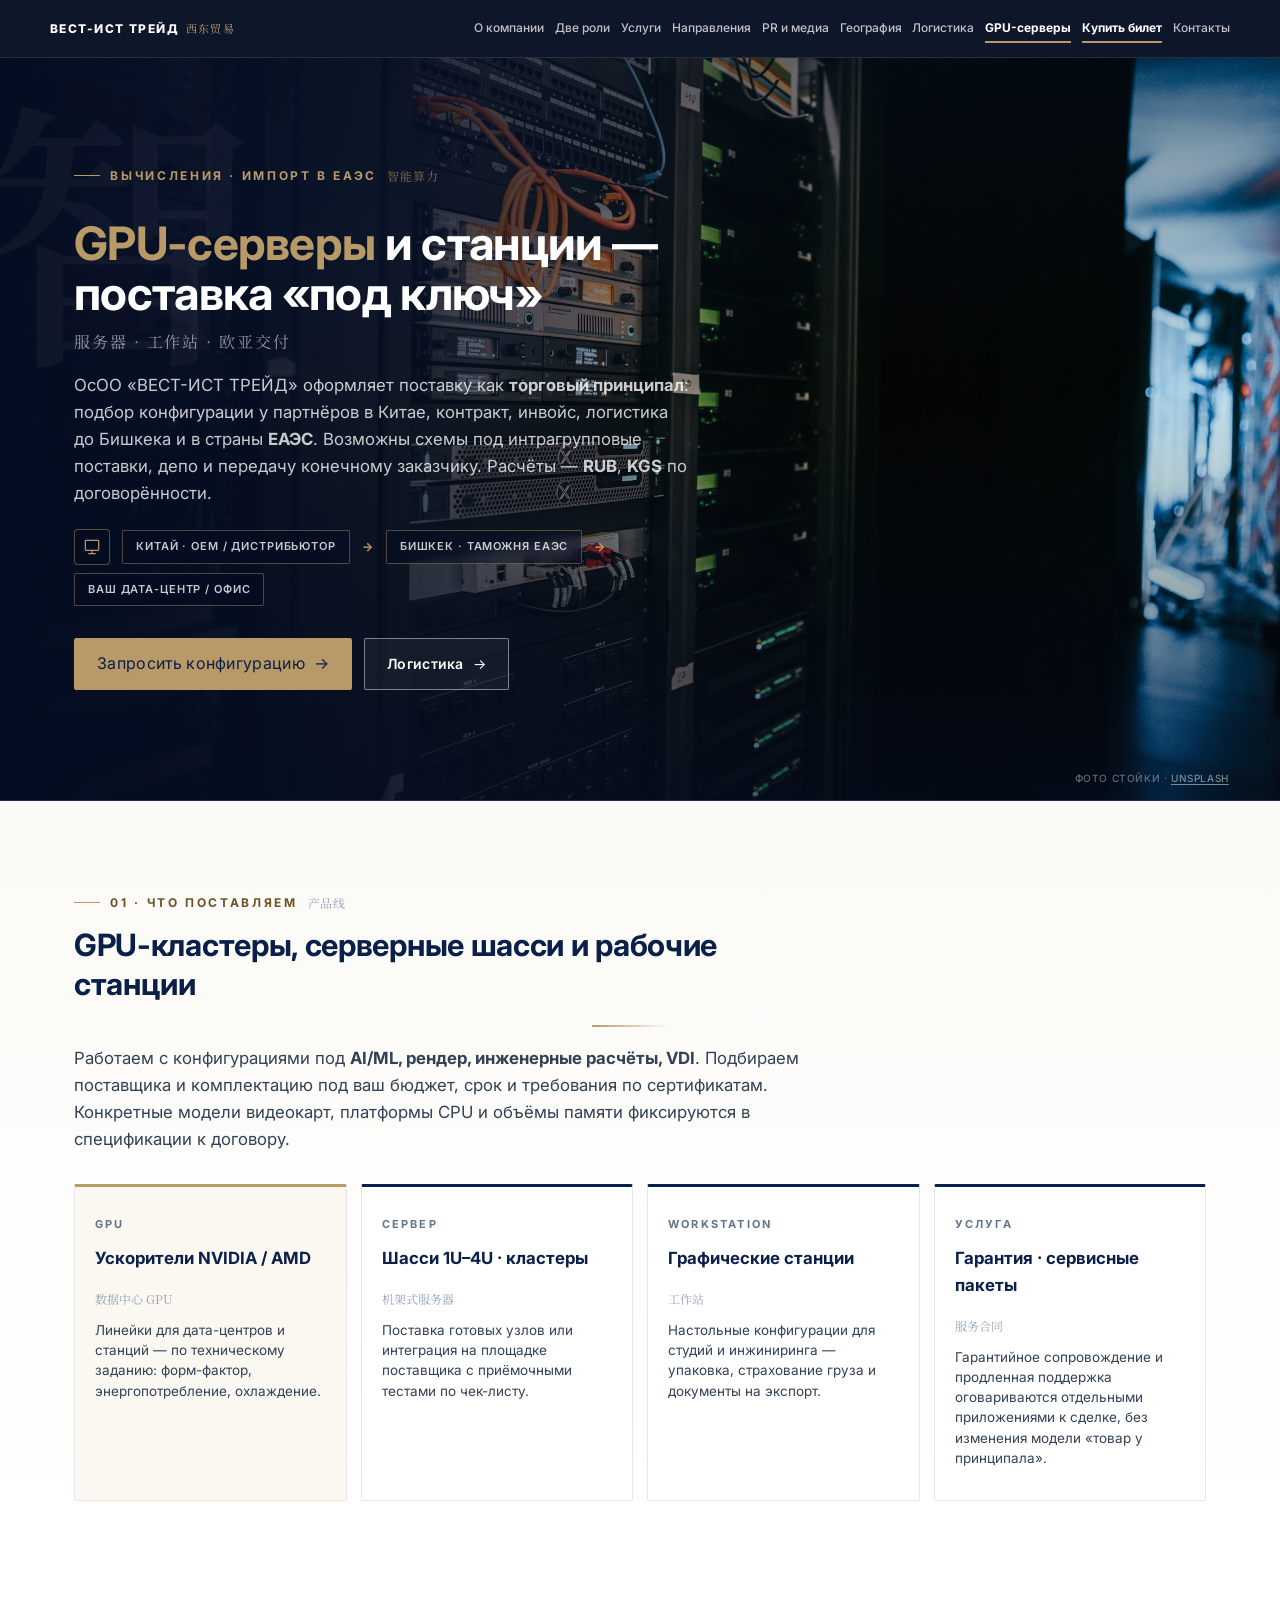
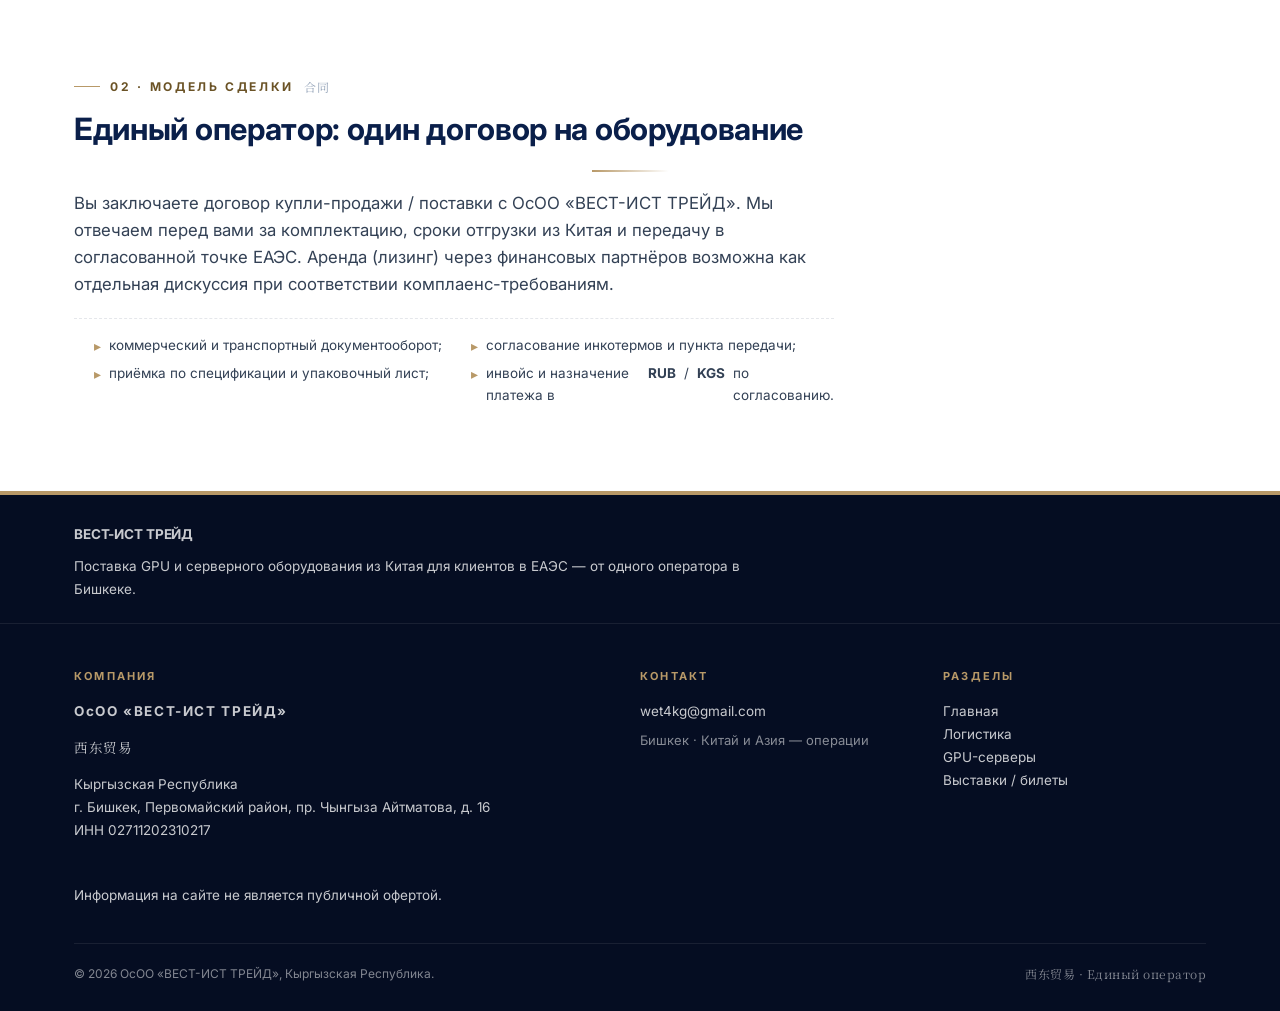
==== gpu-servers/index.html @ 7b04fc2d "Юр. адрес и ИНН, hero с панорамой Бишкек–Тянь-Шань, разделы /tickets/ и /gpu-servers/ Co-authored-by" ====
<!DOCTYPE html>
<html lang="ru">
<head>
  <meta charset="UTF-8">
  <meta name="viewport" content="width=device-width, initial-scale=1">
  <title>GPU-серверы и рабочие станции под заказ | ОсОО «ВЕСТ-ИСТ ТРЕЙД»</title>
  <meta name="description" content="Поставка и сопровождение GPU-серверов и вычислительных станций из Китая в ЕАЭС через Кыргызстан. Торговый принципал, договор и инвойс, оплата в рублях и сомах.">
  <meta name="keywords" content="Импорт из Китая в ЕАЭС, Логистика Бишкек, Оплата в рублях за китайские товары">
  <meta name="robots" content="index,follow">
  <link rel="canonical" href="/gpu-servers/">
  <link rel="preconnect" href="https://fonts.googleapis.com">
  <link rel="preconnect" href="https://fonts.gstatic.com" crossorigin>
  <link href="https://fonts.googleapis.com/css2?family=Inter:wght@400;500;600;700;800&family=Noto+Serif+SC:wght@400;600&display=swap" rel="stylesheet">
  <link rel="stylesheet" href="/style.css">
</head>
<body>

<header class="site-header">
  <div class="container nav">
    <a href="/" class="logo">ВЕСТ-ИСТ ТРЕЙД <span class="cn-mark">西东贸易</span></a>
    <nav class="nav-links nav-links--tickets">
      <a href="/#about">О компании</a>
      <a href="/#roles">Две роли</a>
      <a href="/#services">Услуги</a>
      <a href="/#directions">Направления</a>
      <a href="/#media">PR и медиа</a>
      <a href="/#geography">География</a>
      <a href="/logistics/">Логистика</a>
      <a href="/gpu-servers/" class="nav-link-gpu">GPU-серверы</a>
      <a href="/tickets/" class="nav-link-tickets">Купить билет</a>
      <a href="#contacts">Контакты</a>
    </nav>
    <button class="nav-toggle" aria-label="Меню" onclick="document.querySelector('.nav-links').classList.toggle('open')">
      <svg viewBox="0 0 24 24" fill="none" width="20" height="20"><path d="M3 6h18M3 12h18M3 18h18" stroke="currentColor" stroke-width="2" stroke-linecap="round"/></svg>
    </button>
  </div>
</header>

<section class="hero hero--gpu" id="top" aria-label="GPU-серверы и поставка вычислительного оборудования">
  <div class="hero-watermark" aria-hidden="true">智</div>
  <div class="container hero-content">
    <div class="hero-grid">
      <div class="hero-copy">
        <p class="hero-eyebrow">
          Вычисления · импорт в ЕАЭС
          <span class="cn-tag cn">智能算力</span>
        </p>
        <h1><span class="accent">GPU-серверы</span> и станции — поставка «под ключ»</h1>
        <p class="hero-sub-cn cn">服务器 · 工作站 · 欧亚交付</p>
        <p class="hero-lead">
          ОсОО «ВЕСТ-ИСТ ТРЕЙД» оформляет поставку как <strong>торговый принципал</strong>: подбор конфигурации у партнёров в Китае,
          контракт, инвойс, логистика до Бишкека и в страны <strong>ЕАЭС</strong>. Возможны схемы под интрагрупповые поставки, депо и передачу конечному заказчику. Расчёты — <strong>RUB</strong>, <strong>KGS</strong> по договорённости.
        </p>
        <div class="hero-logistics-strip" aria-label="Цепочка поставки оборудования">
          <span class="hero-route-icon" aria-hidden="true">
            <svg viewBox="0 0 24 24" fill="none"><rect x="4" y="4" width="16" height="12" rx="1" stroke="currentColor" stroke-width="1.45"/><path d="M8 20h8M12 16v4" stroke="currentColor" stroke-width="1.45" stroke-linecap="round"/></svg>
          </span>
          <span class="hero-route-pill">Китай · OEM / дистрибьютор</span>
          <span class="hero-route-arrow" aria-hidden="true">→</span>
          <span class="hero-route-pill">Бишкек · таможня ЕАЭС</span>
          <span class="hero-route-arrow" aria-hidden="true">→</span>
          <span class="hero-route-pill">Ваш дата-центр / офис</span>
        </div>
        <div class="hero-cta">
          <button type="button" class="btn btn-primary btn-arrow" data-open-request-modal>Запросить конфигурацию</button>
          <a class="btn btn-ghost btn-arrow" href="/logistics/">Логистика</a>
        </div>
      </div>
    </div>
  </div>
  <p class="hero-photo-credit">Фото стойки · <a href="https://unsplash.com/photos/a-rack-of-servers-in-a-server-room-2JJ3wBHu4_0?utm_source=west_east_trade&amp;utm_medium=referral" target="_blank" rel="noopener noreferrer">Unsplash</a></p>
</section>

<main>
  <section class="section section-paper">
    <div class="container">
      <p class="eyebrow">01 · Что поставляем <span class="cn-tag cn">产品线</span></p>
      <h2>GPU-кластеры, серверные шасси и рабочие станции</h2>
      <hr class="rule-gold">
      <p class="lead">
        Работаем с конфигурациями под <strong>AI/ML, рендер, инженерные расчёты, VDI</strong>. Подбираем поставщика и комплектацию под ваш бюджет, срок и требования по сертификатам. Конкретные модели видеокарт, платформы CPU и объёмы памяти фиксируются в спецификации к договору.
      </p>
      <div class="geo-grid" style="margin-top: 2rem;">
        <div class="geo-card hub">
          <p class="geo-tag">GPU</p>
          <p class="geo-name">Ускорители NVIDIA / AMD</p>
          <p class="geo-cn">数据中心 GPU</p>
          <p class="geo-body">
            Линейки для дата-центров и станций — по техническому заданию: форм-фактор, энергопотребление, охлаждение.
          </p>
        </div>
        <div class="geo-card">
          <p class="geo-tag">Сервер</p>
          <p class="geo-name">Шасси 1U–4U · кластеры</p>
          <p class="geo-cn">机架式服务器</p>
          <p class="geo-body">
            Поставка готовых узлов или интеграция на площадке поставщика с приёмочными тестами по чек-листу.
          </p>
        </div>
        <div class="geo-card">
          <p class="geo-tag">Workstation</p>
          <p class="geo-name">Графические станции</p>
          <p class="geo-cn">工作站</p>
          <p class="geo-body">
            Настольные конфигурации для студий и инжиниринга — упаковка, страхование груза и документы на экспорт.
          </p>
        </div>
        <div class="geo-card">
          <p class="geo-tag">Услуга</p>
          <p class="geo-name">Гарантия · сервисные пакеты</p>
          <p class="geo-cn">服务合同</p>
          <p class="geo-body">
            Гарантийное сопровождение и продленная поддержка оговариваются отдельными приложениями к сделке, без изменения модели «товар у принципала».
          </p>
        </div>
      </div>
    </div>
  </section>

  <section class="section">
    <div class="container">
      <p class="eyebrow">02 · Модель сделки <span class="cn-tag cn">合同</span></p>
      <h2>Единый оператор: один договор на оборудование</h2>
      <hr class="rule-gold">
      <p class="lead">
        Вы заключаете договор купли-продажи / поставки с ОсОО «ВЕСТ-ИСТ ТРЕЙД». Мы отвечаем перед вами за комплектацию, сроки отгрузки из Китая и передачу в согласованной точке ЕАЭС. Аренда (лизинг) через финансовых партнёров возможна как отдельная дискуссия при соответствии комплаенс-требованиям.
      </p>
      <ul class="role-bullets" style="max-width: 760px; margin-top: 1.25rem; list-style: disc; padding-left: 1.25rem;">
        <li>коммерческий и транспортный документооборот;</li>
        <li>согласование инкотермов и пункта передачи;</li>
        <li>приёмка по спецификации и упаковочный лист;</li>
        <li>инвойс и назначение платежа в <strong>RUB</strong> / <strong>KGS</strong> по согласованию.</li>
      </ul>
    </div>
  </section>
</main>

<footer class="footer" id="contacts">
  <div class="footer-intro">
    <div class="container">
      <p class="footer-intro-title">ВЕСТ-ИСТ ТРЕЙД</p>
      <p class="footer-intro-text">
        Поставка GPU и серверного оборудования из Китая для клиентов в ЕАЭС — от одного оператора в Бишкеке.
      </p>
    </div>
  </div>
  <div class="container">
    <div class="footer-grid">
      <div>
        <h4>Компания</h4>
        <p class="footer-brand">ОсОО «ВЕСТ-ИСТ ТРЕЙД»</p>
        <p class="footer-cn cn">西东贸易</p>
        <p class="footer-addr">
          Кыргызская Республика<br>
          г. Бишкек, Первомайский район, пр. Чынгыза Айтматова, д. 16<br>
          ИНН 02711202310217
        </p>
      </div>
      <div>
        <h4>Контакт</h4>
        <p>
          <a href="mailto:wet4kg@gmail.com">wet4kg@gmail.com</a><br>
          <span class="footer-region">Бишкек · Китай и Азия — операции</span>
        </p>
      </div>
      <div>
        <h4>Разделы</h4>
        <ul>
          <li><a href="/">Главная</a></li>
          <li><a href="/logistics/">Логистика</a></li>
          <li><a href="/gpu-servers/">GPU-серверы</a></li>
          <li><a href="/tickets/">Выставки / билеты</a></li>
        </ul>
      </div>
    </div>
    <p class="footer-tagline footer-tagline-below">Информация на сайте не является публичной офертой.</p>
    <div class="footer-bottom">
      <span>&copy; <span id="year"></span> ОсОО «ВЕСТ-ИСТ ТРЕЙД», Кыргызская Республика.</span>
      <span class="cn">西东贸易 · Единый оператор</span>
    </div>
  </div>
</footer>

<div class="request-modal" id="request-modal" hidden data-request-modal>
  <button type="button" class="request-modal-backdrop" tabindex="-1" aria-label="Закрыть" data-close-modal></button>
  <div class="request-modal-panel" role="dialog" aria-modal="true" aria-labelledby="request-modal-title">
    <button type="button" class="request-modal-close" aria-label="Закрыть" data-close-modal>&times;</button>
    <h2 id="request-modal-title" class="request-modal-title">Запрос на GPU / сервер</h2>
    <p class="request-modal-lead">Укажите задачу (AI, рендер и т.д.), желаемый класс GPU, бюджет и контакт.</p>
    <form class="request-form" action="https://formsubmit.co/wet4kg@gmail.com" method="POST">
      <input type="hidden" name="_subject" value="ВЕСТ-ИСТ ТРЕЙД — GPU / сервер, запрос с сайта">
      <input type="hidden" name="_captcha" value="false">
      <input type="hidden" name="_next" id="request-form-next" value="">
      <label class="request-field">
        <span class="request-label">ФИО</span>
        <input type="text" name="full_name" required autocomplete="name" placeholder="Иванов Иван Иванович">
      </label>
      <label class="request-field">
        <span class="request-label">Название компании</span>
        <input type="text" name="company" required autocomplete="organization" placeholder="ООО «Пример»">
      </label>
      <label class="request-field">
        <span class="request-label">Текст запроса</span>
        <textarea name="message" required rows="5" placeholder="GPU, количество узлов, город доставки, срок"></textarea>
      </label>
      <button type="submit" class="btn btn-primary request-submit">Отправить</button>
    </form>
  </div>
</div>

<script>
  document.getElementById('year').textContent = new Date().getFullYear();
  (function () {
    var modal = document.getElementById('request-modal');
    var nextInput = document.getElementById('request-form-next');
    if (nextInput) nextInput.value = window.location.href.split('#')[0];
    if (!modal) return;
    function openModal() {
      modal.hidden = false;
      document.body.style.overflow = 'hidden';
    }
    function closeModal() {
      modal.hidden = true;
      document.body.style.overflow = '';
    }
    document.querySelectorAll('[data-open-request-modal]').forEach(function (btn) {
      btn.addEventListener('click', openModal);
    });
    modal.querySelectorAll('[data-close-modal]').forEach(function (el) {
      el.addEventListener('click', closeModal);
    });
    document.addEventListener('keydown', function (e) {
      if (e.key === 'Escape' && !modal.hidden) closeModal();
    });
  })();
</script>

</body>
</html>
---- style.css ----
/* =========================================================
   ОсОО «ВЕСТ-ИСТ ТРЕЙД» (WEST-EAST TRADE LLC) — корпоративный сайт
   Custom CSS. Inter + Noto Serif SC via Google Fonts.
   ========================================================= */

/* ---------- Reset ---------- */
*, *::before, *::after { box-sizing: border-box; }
html { scroll-behavior: smooth; -webkit-text-size-adjust: 100%; }
body {
  margin: 0;
  font-family: 'Inter', -apple-system, BlinkMacSystemFont, 'Segoe UI', Roboto, 'Helvetica Neue', Arial, sans-serif;
  font-size: 16px;
  line-height: 1.6;
  color: #0b1530;
  background: #ffffff;
  -webkit-font-smoothing: antialiased;
  -moz-osx-font-smoothing: grayscale;
}
img, svg { max-width: 100%; display: block; }
a { color: inherit; text-decoration: none; transition: color .15s ease; }
button { font: inherit; cursor: pointer; }
ul, ol { margin: 0; padding: 0; list-style: none; }
h1, h2, h3, h4 { margin: 0; font-weight: 700; letter-spacing: -0.01em; color: #0a1f4a; }

/* ---------- Tokens ---------- */
:root {
  --navy:        #0a1f4a;
  --navy-deep:   #050d22;
  --navy-light:  #112a5c;
  --navy-line:   #1f2c4a;
  --gold:        #b89968;
  --gold-soft:   #caa776;
  --gold-deep:   #6b5326;
  --ink:         #0b1530;
  --slate-50:    #f8fafc;
  --slate-100:   #f1f5f9;
  --slate-200:   #e5e7eb;
  --slate-300:   #cbd5e1;
  --slate-400:   #94a3b8;
  --slate-500:   #64748b;
  --slate-600:   #475569;
  --slate-700:   #334155;
  --paper:       #faf8f1;
  --paper-2:     #fbfaf6;
  --line:        #e6e3da;
}
.cn  { font-family: 'Noto Serif SC', serif; letter-spacing: 0.04em; }
.num { font-variant-numeric: tabular-nums; }

/* ---------- Layout primitives ---------- */
.container       { max-width: 1180px; margin: 0 auto; padding: 0 24px; }
.container-narrow{ max-width: 980px;  margin: 0 auto; padding: 0 24px; }

.section         { padding: 84px 0; position: relative; scroll-margin-top: 76px; }
.hero[id]        { scroll-margin-top: 76px; }
.section-paper   { background: linear-gradient(180deg, #fbfaf6 0%, #ffffff 100%); }
.section-slate   { background: #f8fafc; }

.eyebrow {
  display: inline-flex; align-items: center; gap: .65rem;
  font-size: 12px; font-weight: 700; letter-spacing: .22em;
  text-transform: uppercase; color: var(--gold-deep);
  margin: 0 0 14px;
}
.eyebrow::before { content: ""; width: 26px; height: 1px; background: var(--gold); display: inline-block; }
.eyebrow .cn-tag { color: var(--slate-400); font-weight: 400; letter-spacing: .04em; text-transform: none; font-size: 12px; }

.section h2 {
  font-size: clamp(1.5rem, 2.4vw, 2rem);
  line-height: 1.25;
  max-width: 760px;
}
.lead {
  margin-top: 18px;
  max-width: 760px;
  color: var(--slate-700);
  font-size: 1.05rem;
}
.rule-gold { width: 96px; height: 2px; background: linear-gradient(90deg, var(--gold) 0%, transparent 80%); margin-top: 22px; border: 0; }

/* ---------- Header (тёмная полоса — единый стиль с /logistics) ---------- */
.site-header {
  position: sticky; top: 0; z-index: 60;
  background: rgba(5, 13, 34, 0.96);
  backdrop-filter: blur(10px);
  -webkit-backdrop-filter: blur(10px);
  border-bottom: 1px solid rgba(255, 255, 255, 0.10);
}
.nav {
  position: relative;
  display: flex; align-items: center; justify-content: space-between;
  padding: 14px 0; gap: 16px;
}
.logo {
  flex: 0 0 auto;
  font-weight: 800; font-size: 12px; letter-spacing: .12em;
  color: #ffffff;
  text-transform: uppercase;
  display: flex; align-items: baseline; gap: .55em;
}
.logo .cn-mark {
  font-family: 'Noto Serif SC', serif; font-weight: 400; font-size: 11px;
  color: rgba(202, 167, 118, 0.95);
  letter-spacing: .12em;
}
.nav-links {
  flex: 1 1 auto;
  display: flex;
  justify-content: flex-end;
  align-items: center;
  gap: clamp(6px, 0.85vw, 12px);
  flex-wrap: nowrap;
  min-width: 0;
  overflow-x: auto;
  overflow-y: hidden;
  -webkit-overflow-scrolling: touch;
  scrollbar-width: none;
}
.nav-links::-webkit-scrollbar { display: none; }
.nav-links a {
  flex: 0 0 auto;
  font-size: 12px;
  font-weight: 500;
  color: rgba(255, 255, 255, 0.74);
  padding: 4px 0;
  border-bottom: 2px solid transparent;
  white-space: nowrap;
}
.nav-links a:hover {
  color: var(--gold);
  border-bottom-color: var(--gold);
}
.nav-toggle { display: none; }

.site-header .nav-link-tickets,
.site-header .nav-link-gpu {
  font-weight: 700 !important;
  color: #ffffff !important;
  border-bottom: 2px solid var(--gold) !important;
}
.site-header .nav-link-tickets:hover,
.site-header .nav-link-gpu:hover {
  color: var(--gold) !important;
  border-bottom-color: var(--gold-soft) !important;
}

/* ---------- Buttons ---------- */
.btn {
  display: inline-flex; align-items: center; gap: .55rem;
  padding: 12px 22px;
  font-size: 14px; font-weight: 600; letter-spacing: .02em;
  border-radius: 2px; border: 1px solid transparent;
  transition: background .2s ease, color .2s ease, border-color .2s ease, transform .15s ease;
  white-space: nowrap;
}
.btn-primary { background: var(--gold); color: var(--navy); border-color: var(--gold); }
.btn-primary:hover { background: var(--gold-soft); border-color: var(--gold-soft); }
.btn-ghost  { background: rgba(255,255,255,0.05); color: #ffffff; border-color: rgba(255,255,255,0.45); }
.btn-ghost:hover { background: rgba(255,255,255,0.12); border-color: rgba(255,255,255,0.7); }
.btn-outline-navy {
  background: transparent; color: var(--navy); border-color: var(--navy);
}
.btn-outline-navy:hover { background: var(--navy); color: #ffffff; }
.btn-arrow::after { content: "→"; font-weight: 400; }
button.btn {
  font: inherit;
  font-family: inherit;
  cursor: pointer;
  margin: 0;
  appearance: none;
  -webkit-appearance: none;
}

/* ---------- Hero (Bishkek: bishkek-hero.jpg — city + Tian Shan, Kuznechnaya Hill, Wikimedia / A.Savin, FAL) ---------- */
.hero {
  position: relative; isolation: isolate;
  padding: 96px 0 110px;
  min-height: clamp(440px, 72vh, 780px);
  color: #ffffff;
  background-color: #050d22;
  background-image:
    linear-gradient(90deg,
      #050d22 0%,
      rgba(5, 13, 34, 0.96) 12%,
      rgba(5, 13, 34, 0.82) 26%,
      rgba(5, 13, 34, 0.52) 42%,
      rgba(5, 13, 34, 0.22) 56%,
      rgba(5, 13, 34, 0.08) 68%,
      transparent 100%),
    linear-gradient(180deg,
      rgba(5, 13, 34, 0.42) 0%,
      transparent 40%,
      rgba(5, 13, 34, 0.72) 100%),
    radial-gradient(900px 520px at 14% 18%, rgba(31, 71, 156, 0.38) 0%, transparent 58%),
    radial-gradient(70% 55% at 82% 38%, rgba(184, 153, 104, 0.12) 0%, transparent 55%),
    url('./bishkek-hero.jpg');
  background-position: 0 0, 0 0, 0 0, 0 0, 56% 38%;
  background-size: auto, auto, auto, auto, cover;
  background-repeat: no-repeat;
  overflow: hidden;
  border-bottom: 1px solid var(--navy-line);
}
/* Subtle “corridor” lines — logistics motif over the photo (right side) */
.hero::before {
  content: "";
  position: absolute;
  inset: 0;
  z-index: 0;
  pointer-events: none;
  background-image: repeating-linear-gradient(
    -19deg,
    transparent 0,
    transparent 56px,
    rgba(184, 153, 104, 0.06) 56px,
    rgba(184, 153, 104, 0.06) 58px
  );
  mask-image: linear-gradient(90deg, rgba(0,0,0,0.2) 0%, rgba(0,0,0,0.85) 42%, rgba(0,0,0,0.55) 100%);
  -webkit-mask-image: linear-gradient(90deg, rgba(0,0,0,0.2) 0%, rgba(0,0,0,0.85) 42%, rgba(0,0,0,0.55) 100%);
}
.hero-photo-credit {
  position: absolute;
  bottom: 14px;
  right: max(24px, 4vw);
  z-index: 3;
  margin: 0;
  font-size: 10px;
  font-weight: 500;
  letter-spacing: 0.06em;
  color: rgba(255, 255, 255, 0.38);
  text-transform: uppercase;
}
.hero-photo-credit a {
  color: rgba(255, 255, 255, 0.48);
  text-decoration: underline;
  text-underline-offset: 2px;
}
.hero-photo-credit a:hover { color: var(--gold-soft); }

.hero-logistics-strip {
  margin-top: 22px;
  display: flex;
  flex-wrap: wrap;
  align-items: center;
  gap: 8px 12px;
  font-size: 11px;
  font-weight: 600;
  letter-spacing: 0.08em;
  text-transform: uppercase;
  color: rgba(255, 255, 255, 0.78);
}
.hero-route-icon {
  display: inline-flex;
  align-items: center;
  justify-content: center;
  width: 36px;
  height: 36px;
  border-radius: 4px;
  border: 1px solid rgba(184, 153, 104, 0.45);
  background: rgba(5, 13, 34, 0.4);
  color: var(--gold);
}
.hero-route-icon svg {
  width: 20px;
  height: 20px;
}
.hero-route-pill {
  padding: 7px 13px;
  border-radius: 2px;
  border: 1px solid rgba(184, 153, 104, 0.42);
  background: rgba(5, 13, 34, 0.45);
  backdrop-filter: blur(6px);
  -webkit-backdrop-filter: blur(6px);
}
.hero-route-arrow {
  color: var(--gold);
  font-weight: 800;
  font-size: 12px;
  opacity: 0.95;
}
.hero.hero--gpu::before {
  display: none;
}
.hero.hero--gpu {
  background-image:
    linear-gradient(90deg,
      #050d22 0%,
      rgba(5, 13, 34, 0.96) 12%,
      rgba(5, 13, 34, 0.82) 26%,
      rgba(5, 13, 34, 0.52) 42%,
      rgba(5, 13, 34, 0.22) 56%,
      rgba(5, 13, 34, 0.08) 68%,
      transparent 100%),
    linear-gradient(180deg,
      rgba(5, 13, 34, 0.42) 0%,
      transparent 45%,
      rgba(5, 13, 34, 0.6) 100%),
    radial-gradient(900px 520px at 14% 18%, rgba(31, 71, 156, 0.4) 0%, transparent 58%),
    url('./gpu-servers/gpu-hero.jpg');
  background-position: 0 0, 0 0, 0 0, 70% center;
  background-size: auto, auto, auto, cover;
  background-repeat: no-repeat;
}
.hero-watermark {
  position: absolute; left: -2vw; top: 5vh; z-index: 1;
  font-family: 'Noto Serif SC', serif; font-weight: 600;
  font-size: clamp(180px, 22vw, 360px); line-height: .85;
  color: rgba(255,255,255,0.035);
  pointer-events: none; user-select: none; letter-spacing: .04em;
}

.hero-content { position: relative; z-index: 2; }
.hero-grid {
  display: grid;
  grid-template-columns: minmax(0, 1fr);
  gap: 0;
  align-items: center;
}
.hero-copy {
  min-width: 0;
  max-width: min(640px, 100%);
  padding-right: 24px;
}

.hero-eyebrow {
  display: inline-flex; align-items: center; gap: .65rem;
  font-size: 12px; font-weight: 700; letter-spacing: .22em;
  text-transform: uppercase; color: var(--gold);
}
.hero-eyebrow::before { content: ""; width: 26px; height: 1px; background: var(--gold); display: inline-block; }
.hero-eyebrow .cn-tag { color: rgba(184,153,104,0.65); font-weight: 400; letter-spacing: .06em; text-transform: none; }

.hero h1 {
  margin: 22px 0 10px;
  color: #ffffff;
  font-size: clamp(1.95rem, 3.6vw, 3rem);
  line-height: 1.08;
  letter-spacing: -0.015em;
  max-width: 16em;
}
.hero h1 .accent { color: var(--gold); }
.hero-sub-cn {
  font-family: 'Noto Serif SC', serif; font-size: 16px;
  color: rgba(255,255,255,0.55); letter-spacing: .12em;
  margin: 8px 0 18px;
}
.hero-lead {
  max-width: 40em;
  font-size: 1.05rem;
  color: rgba(255,255,255,0.78);
  line-height: 1.6;
}

.hero-cta {
  margin-top: 32px;
  display: flex; flex-wrap: wrap; gap: 12px;
}

/* ---------- About ---------- */
.about-grid {
  margin-top: 44px;
  display: grid; grid-template-columns: minmax(0, 1.6fr) minmax(0, 1fr);
  gap: 36px;
}
.about-text p { color: var(--slate-700); margin: 0 0 16px; max-width: 640px; line-height: 1.7; }
.about-card {
  background: #ffffff;
  border: 1px solid var(--slate-200);
  border-left: 3px solid var(--gold);
  padding: 22px 24px;
  border-radius: 2px;
}
.about-card h4 {
  font-size: 11px; letter-spacing: .2em; text-transform: uppercase;
  color: var(--slate-500); font-weight: 700;
  margin-bottom: 14px;
}
.about-card .kv {
  display: grid; grid-template-columns: 110px 1fr; gap: 10px 16px;
  font-size: 13.5px;
}
.about-card .kv .k { color: var(--slate-500); font-weight: 500; }
.about-card .kv .v { color: var(--ink); font-weight: 600; }

/* ---------- Roles ---------- */
.roles-grid {
  margin-top: 44px;
  display: grid; grid-template-columns: repeat(2, minmax(0, 1fr));
  gap: 22px;
}
.role-card {
  position: relative;
  background: #ffffff;
  border: 1px solid var(--slate-200);
  border-radius: 2px;
  padding: 28px 28px 26px;
  display: flex; flex-direction: column;
  transition: transform .25s ease, box-shadow .25s ease, border-color .25s ease;
}
.role-card::before {
  content: ""; position: absolute; inset: 0 0 auto 0; height: 3px;
  background: linear-gradient(90deg, var(--navy) 0%, var(--gold) 100%);
}
.role-card:hover { transform: translateY(-2px); box-shadow: 0 14px 32px -18px rgba(10,31,74,0.22); }

.role-head { display: flex; align-items: flex-start; justify-content: space-between; gap: 16px; }
.role-tag  { font-size: 11px; letter-spacing: .2em; text-transform: uppercase; color: var(--gold-deep); font-weight: 700; }
.role-card h3 { font-size: 1.4rem; margin-top: 6px; }
.role-card .cn-sub { font-family: 'Noto Serif SC', serif; font-size: 13px; color: var(--slate-400); margin-top: 4px; }
.role-icon {
  flex: 0 0 56px; height: 56px;
  display: flex; align-items: center; justify-content: center;
  background: rgba(10,31,74,0.05);
  color: var(--navy);
  border-radius: 4px;
}
.role-icon svg { width: 30px; height: 30px; }

.role-body { margin-top: 18px; color: var(--slate-700); font-size: 14.5px; line-height: 1.65; }
.role-bullets {
  margin-top: 18px; padding-top: 16px; border-top: 1px dashed var(--slate-200);
  display: grid; grid-template-columns: repeat(2, minmax(0, 1fr));
  gap: 6px 14px;
  font-size: 13.5px; color: var(--slate-700);
}
.role-bullets li { display: flex; align-items: flex-start; gap: 8px; }
.role-bullets li::before { content: "▸"; color: var(--gold); margin-top: 1px; flex: 0 0 auto; }

.role-foot {
  margin-top: auto;
  padding-top: 18px;
  border-top: 1px solid var(--slate-100);
  font-size: 12px; color: var(--slate-500); line-height: 1.5;
}

.roles-note {
  margin-top: 22px;
  background: var(--paper);
  border: 1px solid var(--line);
  border-left: 3px solid var(--gold);
  padding: 14px 18px;
  font-size: 14px; color: var(--slate-700);
  border-radius: 2px;
}

/* ---------- What we are NOT ---------- */
.not-grid {
  margin-top: 32px;
  display: grid; grid-template-columns: repeat(auto-fit, minmax(220px, 1fr));
  gap: 10px 12px;
}
.not-chip {
  background: #ffffff;
  border: 1px solid var(--slate-200);
  border-left: 3px solid var(--slate-400);
  padding: 14px 16px;
  font-size: 14px;
  color: var(--ink);
  border-radius: 2px;
  display: flex; align-items: flex-start; gap: 10px;
}
.not-chip::before {
  content: "×"; color: var(--slate-400); font-weight: 700; margin-top: -2px; font-size: 18px; line-height: 1;
}
.not-foot {
  margin-top: 26px;
  background: #ffffff;
  border: 1px solid var(--slate-200);
  padding: 18px 22px;
  border-radius: 2px;
  font-size: 14.5px; color: var(--slate-700);
  border-left: 3px solid var(--gold);
}

/* ---------- Payment model ---------- */
.payment-grid {
  margin-top: 36px;
  display: grid; grid-template-columns: minmax(0, 1.2fr) minmax(0, 1fr);
  gap: 26px;
}
.basis-card {
  background: #ffffff;
  border: 1px solid var(--slate-200);
  border-radius: 2px;
  padding: 24px 26px;
}
.basis-card h4 {
  font-size: 11px; letter-spacing: .2em; text-transform: uppercase;
  color: var(--slate-500); font-weight: 700;
  margin-bottom: 14px;
}
.basis-list li {
  font-size: 14px; color: var(--slate-700); padding: 8px 0;
  border-bottom: 1px dashed var(--slate-100);
  display: flex; align-items: flex-start; gap: 10px;
}
.basis-list li:last-child { border-bottom: none; }
.basis-list li::before {
  content: ""; width: 10px; height: 10px; border: 2px solid var(--gold); border-radius: 50%;
  margin-top: 6px; flex: 0 0 10px; background: #ffffff;
}

.flow {
  background: var(--navy);
  color: #ffffff;
  border-radius: 2px;
  padding: 28px 26px;
  position: relative;
  display: flex; flex-direction: column;
}
.flow h4 {
  color: var(--gold); font-size: 11px; letter-spacing: .2em;
  text-transform: uppercase; font-weight: 700; margin-bottom: 18px;
}
.flow-step {
  background: rgba(255,255,255,0.04);
  border: 1px solid rgba(184,153,104,0.3);
  border-radius: 2px;
  padding: 14px 16px;
  font-size: 13.5px;
  display: flex; gap: 12px; align-items: flex-start;
}
.flow-step .num {
  width: 26px; height: 26px; border-radius: 50%;
  background: var(--gold); color: var(--navy);
  display: inline-flex; align-items: center; justify-content: center;
  font-size: 12px; font-weight: 800; flex: 0 0 auto;
}
.flow-step .lbl { color: rgba(255,255,255,0.85); line-height: 1.5; }
.flow-step .lbl strong { color: #ffffff; display: block; margin-bottom: 2px; font-weight: 600; }

.flow-arrow {
  width: 1px; height: 18px; background: var(--gold); margin: 4px 0 4px 13px; opacity: .5;
}
.flow-note {
  margin-top: 18px; font-size: 12px;
  color: rgba(255,255,255,0.65); line-height: 1.5;
  padding-top: 14px; border-top: 1px solid rgba(255,255,255,0.08);
}

/* ---------- Services grid ---------- */
.svc-grid {
  margin-top: 36px;
  display: grid;
  grid-template-columns: repeat(auto-fit, minmax(240px, 1fr));
  gap: 14px;
}
.svc-card {
  background: #ffffff; border: 1px solid var(--slate-200);
  border-radius: 2px; padding: 22px 22px 20px;
  display: flex; flex-direction: column;
  transition: transform .2s ease, box-shadow .2s ease, border-color .2s ease;
  position: relative;
}
.svc-card:hover {
  transform: translateY(-2px);
  box-shadow: 0 12px 26px -18px rgba(10,31,74,0.18);
  border-color: var(--slate-300);
}
.svc-icon {
  width: 40px; height: 40px;
  display: flex; align-items: center; justify-content: center;
  background: rgba(184,153,104,0.10);
  color: var(--gold-deep);
  border-radius: 4px;
  margin-bottom: 14px;
  flex: 0 0 auto;
}
.svc-icon svg { width: 22px; height: 22px; }
.svc-card h3 { font-size: 1rem; line-height: 1.3; }
.svc-card .cn-sub { font-family: 'Noto Serif SC', serif; font-size: 12px; color: var(--slate-400); margin-top: 2px; }
.svc-body { margin-top: 12px; font-size: 13.5px; color: var(--slate-700); line-height: 1.55; }

a.svc-card--link {
  text-decoration: none;
  color: inherit;
  cursor: pointer;
}
a.svc-card--link:focus-visible {
  outline: 2px solid var(--gold);
  outline-offset: 2px;
}

/* ---------- Trading directions grid ---------- */
.dir-grid {
  margin-top: 36px;
  display: grid;
  grid-template-columns: repeat(auto-fit, minmax(260px, 1fr));
  gap: 16px;
}
.dir-card {
  background: #ffffff; border: 1px solid var(--slate-200);
  border-top: 3px solid var(--navy);
  border-radius: 2px; padding: 22px 22px 20px;
  display: flex; flex-direction: column;
  transition: transform .2s ease, box-shadow .2s ease, border-color .2s ease;
  position: relative;
}
.dir-card:hover {
  transform: translateY(-2px);
  box-shadow: 0 12px 26px -18px rgba(10,31,74,0.18);
}
.dir-head { display: flex; align-items: center; gap: 12px; }
.dir-icon {
  width: 44px; height: 44px;
  display: flex; align-items: center; justify-content: center;
  background: rgba(10,31,74,0.06);
  color: var(--navy);
  border-radius: 4px;
  flex: 0 0 auto;
}
.dir-icon svg { width: 24px; height: 24px; }
.dir-card h3 { font-size: 1.05rem; line-height: 1.3; }
.dir-card .cn-sub { font-family: 'Noto Serif SC', serif; font-size: 12px; color: var(--slate-400); margin-top: 2px; }
.dir-body { margin-top: 12px; font-size: 13.5px; color: var(--slate-700); line-height: 1.55; }
.dir-bullets {
  margin-top: 12px;
  display: flex; flex-wrap: wrap; gap: 6px;
}
.dir-bullets span {
  display: inline-flex; align-items: center;
  padding: 4px 10px;
  background: #f8fafc;
  border: 1px solid var(--slate-200);
  font-size: 12px; color: var(--slate-700);
  border-radius: 999px;
}

/* ---------- Optional image + copy block (legacy class names: hk-block) ---------- */
.hk-block {
  margin-top: 36px;
  display: grid;
  grid-template-columns: 1.15fr 1fr;
  gap: 32px;
  align-items: stretch;
}
.hk-image {
  position: relative;
  border-radius: 4px;
  overflow: hidden;
  min-height: 360px;
  background: #050d22;
  box-shadow: 0 24px 60px -32px rgba(10,31,74,0.45);
}
.hk-image img {
  width: 100%; height: 100%;
  object-fit: cover;
  display: block;
}
.hk-image::after {
  content: "";
  position: absolute; inset: 0;
  background: linear-gradient(135deg, rgba(10,31,74,0.18) 0%, rgba(10,31,74,0) 50%, rgba(184,153,104,0.10) 100%);
  pointer-events: none;
}
.hk-copy {
  display: flex; flex-direction: column; justify-content: center;
  gap: 16px;
}
.hk-copy h3 {
  font-size: 1.6rem; line-height: 1.25; letter-spacing: -0.01em;
}
.hk-copy .cn-sub {
  font-family: 'Noto Serif SC', serif; font-size: 14px;
  color: var(--slate-500); margin-top: -8px;
}
.hk-copy p {
  font-size: 15px; color: var(--slate-700); line-height: 1.65;
}
.hk-stats {
  display: grid;
  grid-template-columns: repeat(3, 1fr);
  gap: 12px;
  margin-top: 8px;
  border-top: 1px solid var(--slate-200);
  padding-top: 18px;
}
.hk-stat .k {
  font-size: 11px; color: var(--slate-500);
  text-transform: uppercase; letter-spacing: 0.08em;
  margin-bottom: 4px;
}
.hk-stat .v {
  font-size: 14px; color: var(--ink); font-weight: 600;
  line-height: 1.35;
}
.hk-stat .v.cn {
  font-family: 'Noto Serif SC', serif; font-weight: 500;
  color: var(--slate-700);
}
@media (max-width: 880px) {
  .hk-block { grid-template-columns: 1fr; gap: 24px; }
  .hk-image { min-height: 240px; }
}

/* ---------- Media direction grid (PR / publications) ---------- */
.media-grid {
  margin-top: 36px;
  display: grid;
  grid-template-columns: repeat(auto-fit, minmax(220px, 1fr));
  gap: 14px;
}
.media-card {
  position: relative;
  background: #ffffff;
  border: 1px solid var(--slate-200);
  border-radius: 2px;
  padding: 22px 22px 18px;
  display: flex; flex-direction: column;
  transition: transform .2s ease, box-shadow .2s ease, border-color .2s ease;
}
.media-card:hover {
  transform: translateY(-2px);
  box-shadow: 0 12px 26px -18px rgba(10,31,74,0.18);
  border-color: var(--slate-300);
}
.media-mark {
  width: 36px; height: 36px;
  display: flex; align-items: center; justify-content: center;
  background: var(--navy);
  color: #ffffff;
  font-weight: 700; font-size: 13px;
  letter-spacing: 0.02em;
  border-radius: 4px;
  margin-bottom: 12px;
  flex: 0 0 auto;
}
.media-name {
  font-size: 1rem; font-weight: 700; color: var(--ink);
  line-height: 1.3;
}
.media-name .lat { display: inline-block; }
.media-region {
  margin-top: 4px;
  font-size: 12px; color: var(--slate-500);
  text-transform: uppercase; letter-spacing: 0.06em;
}
.media-body {
  margin-top: 12px;
  font-size: 13.5px; color: var(--slate-700); line-height: 1.55;
}
.media-foot {
  margin-top: 24px;
  font-size: 12.5px; color: var(--slate-500);
  line-height: 1.55;
  max-width: 760px;
  border-top: 1px solid var(--slate-200);
  padding-top: 14px;
}

/* ---------- Process diagram (two flows) ---------- */
.process-grid {
  margin-top: 36px;
  display: grid;
  grid-template-columns: 1fr 1fr;
  gap: 28px;
}
.process-flow {
  background: #ffffff;
  border: 1px solid var(--slate-200);
  border-top: 3px solid var(--gold);
  border-radius: 2px;
  padding: 24px 24px 22px;
  display: flex; flex-direction: column;
  gap: 14px;
}
.process-flow.flow-navy { border-top-color: var(--navy); }
.process-head {
  display: flex; flex-direction: column; gap: 4px;
  margin-bottom: 8px;
}
.process-head h3 {
  font-size: 1.05rem; line-height: 1.3;
}
.process-head .cn-sub {
  font-family: 'Noto Serif SC', serif;
  font-size: 12px; color: var(--slate-500);
}
.process-step {
  display: grid;
  grid-template-columns: 36px 1fr;
  align-items: start;
  gap: 14px;
  padding: 12px 0;
  border-top: 1px dashed var(--slate-200);
}
.process-step:first-of-type { border-top: 0; padding-top: 0; }
.process-num {
  width: 32px; height: 32px;
  display: flex; align-items: center; justify-content: center;
  background: rgba(10,31,74,0.06);
  color: var(--navy);
  font-weight: 700; font-size: 13px;
  border-radius: 50%;
  flex: 0 0 auto;
  margin-top: 2px;
}
.flow-navy .process-num { background: rgba(184,153,104,0.14); color: var(--gold-deep); }
.process-arrow {
  padding: 2px 0 4px 50px;
  margin: -4px 0 -2px;
  font-size: 12px;
  line-height: 1;
  color: var(--gold-deep);
  opacity: .42;
}
.process-arrow::before { content: "↓"; }
.flow-navy .process-arrow { opacity: .48; }
.process-step .label {
  font-size: 14px; font-weight: 600; color: var(--ink);
  display: block;
  margin-bottom: 2px;
}
.process-step .desc {
  font-size: 13px; color: var(--slate-600); line-height: 1.5;
}
@media (max-width: 880px) {
  .process-grid { grid-template-columns: 1fr; gap: 20px; }
}

/* ---------- Footer intro (corporate, non-compliance tone) ---------- */
.footer-intro {
  padding: 28px 0 22px;
  border-bottom: 1px solid rgba(255,255,255,0.08);
}
.footer-intro-title {
  font-size: 15px;
  font-weight: 700;
  letter-spacing: -0.01em;
  color: #ffffff;
  margin: 0 0 10px;
}
.footer-intro-text {
  margin: 0;
  font-size: 13px;
  line-height: 1.65;
  color: rgba(255,255,255,0.62);
  max-width: 720px;
}
.footer-region {
  display: inline-block;
  margin-top: 6px;
  font-size: 13px;
  color: rgba(255,255,255,0.52);
}
.footer-tagline {
  margin-top: 18px;
  font-size: 12px;
  color: rgba(255,255,255,0.45);
  line-height: 1.6;
}
.footer-tagline-below {
  margin-top: 28px;
  margin-bottom: 0;
}

/* ---------- Request modal ---------- */
.request-modal {
  position: fixed;
  inset: 0;
  z-index: 200;
  padding: 24px;
  box-sizing: border-box;
}
.request-modal[hidden] { display: none; }
.request-modal:not([hidden]) {
  display: flex;
  align-items: center;
  justify-content: center;
}
.request-modal-backdrop {
  position: absolute;
  inset: 0;
  border: 0;
  padding: 0;
  margin: 0;
  background: rgba(5, 13, 34, 0.62);
  cursor: pointer;
}
.request-modal-panel {
  position: relative;
  z-index: 1;
  width: 100%;
  max-width: 440px;
  background: #ffffff;
  color: var(--ink);
  border-radius: 2px;
  border: 1px solid var(--slate-200);
  box-shadow: 0 24px 48px rgba(5, 13, 34, 0.2);
  padding: 28px 28px 26px;
  max-height: min(90vh, 640px);
  overflow-y: auto;
}
.request-modal-close {
  position: absolute;
  top: 10px;
  right: 12px;
  width: 36px;
  height: 36px;
  border: 0;
  background: transparent;
  color: var(--slate-500);
  font-size: 1.5rem;
  line-height: 1;
  cursor: pointer;
  border-radius: 2px;
}
.request-modal-close:hover { color: var(--navy); background: var(--slate-100); }
.request-modal-title {
  margin: 0 28px 8px 0;
  font-size: 1.25rem;
  font-weight: 700;
  color: var(--navy);
  letter-spacing: -0.02em;
}
.request-modal-lead {
  margin: 0 0 20px;
  font-size: 13.5px;
  line-height: 1.55;
  color: var(--slate-600);
}
.request-form { display: flex; flex-direction: column; gap: 16px; }
.request-field {
  display: flex;
  flex-direction: column;
  gap: 6px;
  margin: 0;
}
.request-label {
  font-size: 12px;
  font-weight: 600;
  color: var(--slate-600);
  letter-spacing: .02em;
}
.request-field input,
.request-field textarea {
  width: 100%;
  box-sizing: border-box;
  padding: 10px 12px;
  font: inherit;
  font-size: 14px;
  border: 1px solid var(--slate-200);
  border-radius: 2px;
  background: #ffffff;
  color: var(--ink);
}
.request-field input:focus,
.request-field textarea:focus {
  outline: none;
  border-color: var(--gold);
  box-shadow: 0 0 0 2px rgba(184, 153, 104, 0.2);
}
.request-field textarea { resize: vertical; min-height: 100px; }
.request-submit { align-self: flex-start; }

/* ---------- Compact compliance ---------- */
.comp-compact {
  margin-top: 28px;
  background: #ffffff;
  border: 1px solid var(--slate-200);
  border-left: 3px solid var(--gold);
  border-radius: 2px;
  padding: 22px 24px;
}
.comp-row-title {
  font-size: 13px; font-weight: 700; color: var(--ink);
  letter-spacing: .04em;
}
.comp-chips {
  margin-top: 12px;
  display: flex; flex-wrap: wrap; gap: 8px;
}
.comp-chip {
  display: inline-flex; align-items: center;
  padding: 6px 12px;
  background: #f8fafc;
  border: 1px solid var(--slate-200);
  font-size: 12.5px; color: var(--slate-700);
  font-weight: 500;
  border-radius: 999px;
}
.comp-chip::before {
  content: "×"; color: var(--slate-400); font-weight: 700;
  margin-right: 6px; font-size: 13px;
}
.comp-row-note {
  margin-top: 14px;
  font-size: 13px; color: var(--slate-700);
  line-height: 1.55;
}
.comp-note-final {
  margin-top: 22px;
  font-size: 13.5px; color: var(--slate-600);
  line-height: 1.6;
  max-width: 760px;
}

/* ---------- Examples (operations) ---------- */
.ex-grid {
  margin-top: 44px;
  display: grid; grid-template-columns: repeat(auto-fit, minmax(280px, 1fr));
  gap: 16px;
}
.ex-card {
  background: #ffffff; border: 1px solid var(--slate-200);
  border-radius: 2px; padding: 24px 24px 22px;
  display: flex; flex-direction: column;
  transition: transform .2s ease, box-shadow .2s ease, border-color .2s ease;
  position: relative; overflow: hidden;
}
.ex-card:hover { transform: translateY(-2px); box-shadow: 0 12px 26px -18px rgba(10,31,74,0.18); border-color: var(--slate-300); }
.ex-card::after {
  content: ""; position: absolute; right: -36px; top: -36px;
  width: 96px; height: 96px;
  background: radial-gradient(60px 60px at center, rgba(184,153,104,0.08), transparent 70%);
  pointer-events: none;
}
.ex-head { display: flex; align-items: center; gap: 14px; }
.ex-icon {
  width: 44px; height: 44px;
  background: rgba(10,31,74,0.05);
  color: var(--navy);
  display: flex; align-items: center; justify-content: center;
  border-radius: 4px; flex: 0 0 auto;
}
.ex-icon svg { width: 24px; height: 24px; }
.ex-card h3 { font-size: 1.05rem; }
.ex-card .cn-sub { font-family: 'Noto Serif SC', serif; font-size: 12px; color: var(--slate-400); }
.ex-body { margin-top: 14px; font-size: 14px; color: var(--slate-700); line-height: 1.6; }
.ex-tags {
  margin-top: 14px; padding-top: 12px; border-top: 1px dashed var(--slate-200);
  display: flex; flex-wrap: wrap; gap: 6px;
  font-size: 11px;
}
.ex-tag {
  padding: 3px 9px; border-radius: 3px; background: rgba(184,153,104,0.10);
  color: var(--gold-deep); font-weight: 600; letter-spacing: .04em;
  border: 1px solid rgba(184,153,104,0.25);
}
.ex-note {
  margin-top: 14px;
  font-size: 11.5px; color: var(--slate-500); font-style: italic;
}

/* ---------- Geography ---------- */
.geo-grid {
  margin-top: 36px;
  display: grid; grid-template-columns: repeat(auto-fit, minmax(220px, 1fr));
  gap: 14px;
}
.geo-card {
  background: #ffffff; border: 1px solid var(--slate-200);
  border-top: 3px solid var(--navy);
  border-radius: 2px;
  padding: 18px 20px 18px;
  position: relative;
}
.geo-card.hub { border-top-color: var(--gold); background: var(--paper); }
.geo-tag { font-size: 11px; letter-spacing: .2em; text-transform: uppercase; color: var(--slate-500); font-weight: 700; }
.geo-name { margin-top: 6px; font-size: 1.05rem; color: var(--navy); font-weight: 700; }
.geo-cn   { font-family: 'Noto Serif SC', serif; font-size: 12px; color: var(--slate-400); }
.geo-body { margin-top: 10px; font-size: 13.5px; color: var(--slate-700); line-height: 1.5; }

.geo-foot {
  margin-top: 26px;
  font-size: 14px; color: var(--slate-700); max-width: 760px; line-height: 1.65;
}

/* ---------- Documents ---------- */
.doc-grid {
  margin-top: 36px;
  display: grid; grid-template-columns: repeat(auto-fit, minmax(220px, 1fr));
  gap: 12px;
}
.doc-item {
  background: #ffffff; border: 1px solid var(--slate-200);
  border-left: 3px solid var(--gold);
  padding: 14px 16px;
  font-size: 13.5px; color: var(--ink);
  border-radius: 2px;
  display: flex; align-items: flex-start; gap: 10px;
}
.doc-item .num {
  font-variant-numeric: tabular-nums;
  font-size: 11px; color: var(--gold-deep); font-weight: 700;
  letter-spacing: .1em; flex: 0 0 auto;
}
.doc-foot {
  margin-top: 22px; font-size: 14px; color: var(--slate-700);
  max-width: 720px; line-height: 1.6;
}

/* ---------- Compliance ---------- */
.comp-grid {
  margin-top: 32px;
  display: grid; grid-template-columns: minmax(0, 1.4fr) minmax(0, 1fr);
  gap: 26px;
}
.comp-text p { color: var(--slate-700); margin: 0 0 14px; max-width: 620px; line-height: 1.7; font-size: 15px; }
.comp-list {
  background: #ffffff; border: 1px solid var(--slate-200);
  border-radius: 2px; padding: 22px 24px;
}
.comp-list h4 {
  font-size: 11px; letter-spacing: .2em; text-transform: uppercase;
  color: var(--slate-500); font-weight: 700;
  margin-bottom: 14px;
}
.comp-list li {
  display: flex; align-items: flex-start; gap: 10px;
  padding: 8px 0; border-bottom: 1px dashed var(--slate-100);
  font-size: 13.5px; color: var(--slate-700);
}
.comp-list li:last-child { border-bottom: none; }
.comp-list li::before { content: "▸"; color: var(--gold); flex: 0 0 auto; }
.comp-note {
  margin-top: 22px;
  background: var(--paper); border: 1px solid var(--line);
  border-left: 3px solid var(--gold);
  padding: 16px 20px; font-size: 14px;
  color: var(--slate-700); border-radius: 2px;
  max-width: 760px; line-height: 1.6;
}

/* ---------- Footer ---------- */
.footer {
  background: var(--navy-deep);
  color: rgba(255,255,255,0.78);
  padding: 0 0 28px;
  border-top: 4px solid var(--gold);
}
.footer > .container {
  padding-top: 44px;
}
.footer-grid {
  display: grid; grid-template-columns: 2fr 1fr 1fr;
  gap: 40px;
}
.footer h4 {
  color: var(--gold); font-size: 11px; letter-spacing: .2em;
  text-transform: uppercase; font-weight: 700;
  margin-bottom: 14px;
}
.footer p, .footer li, .footer a { font-size: 13.5px; line-height: 1.7; color: rgba(255,255,255,0.78); }
.footer a:hover { color: var(--gold); }
.footer-brand { font-weight: 700; color: #ffffff; letter-spacing: .12em; font-size: 14px; }
.footer-cn { font-family: 'Noto Serif SC', serif; color: rgba(184,153,104,0.7); margin-top: 4px; font-size: 13px; }
.footer-addr { margin-top: 14px; font-size: 13px; color: rgba(255,255,255,0.65); }
.footer-bottom {
  margin-top: 36px; padding-top: 20px;
  border-top: 1px solid rgba(255,255,255,0.08);
  display: flex; justify-content: space-between; flex-wrap: wrap; gap: 14px;
  font-size: 12px; color: rgba(255,255,255,0.50);
}

/* ---------- Responsive ---------- */
@media (max-width: 1040px) {
  .hero {
    padding: 48px 0 80px;
    min-height: 0;
    background-image:
      linear-gradient(180deg,
        rgba(5, 13, 34, 0.88) 0%,
        rgba(5, 13, 34, 0.45) 28%,
        rgba(5, 13, 34, 0.18) 48%,
        transparent 72%),
      linear-gradient(180deg,
        transparent 0%,
        rgba(5, 13, 34, 0.55) 100%),
      radial-gradient(700px 420px at 50% 12%, rgba(31, 71, 156, 0.35) 0%, transparent 55%),
      url('./bishkek-hero.jpg');
    background-position: 0 0, 0 0, 0 0, 50% 32%;
    background-size: auto, auto, auto, cover;
  }
  .hero.hero--gpu {
    background-image:
      linear-gradient(180deg,
        rgba(5, 13, 34, 0.88) 0%,
        rgba(5, 13, 34, 0.45) 28%,
        rgba(5, 13, 34, 0.18) 48%,
        transparent 72%),
      linear-gradient(180deg,
        transparent 0%,
        rgba(5, 13, 34, 0.55) 100%),
      radial-gradient(700px 420px at 50% 12%, rgba(31, 71, 156, 0.35) 0%, transparent 55%),
      url('./gpu-servers/gpu-hero.jpg');
    background-position: 0 0, 0 0, 0 0, center 32%;
    background-size: auto, auto, auto, cover;
  }
  .hero-content { padding-top: 0; }
  .hero-copy { max-width: 100%; padding-right: 0; }
  .hero-watermark { display: none; }
}
@media (max-width: 960px) {
  .nav-links {
    display: none;
    position: static;
    flex: none;
    overflow: visible;
    justify-content: flex-start;
  }
  .nav-links.open {
    display: flex;
    flex-direction: column;
    align-items: stretch;
    position: absolute;
    top: 100%;
    left: 0;
    right: 0;
    background: #050d22;
    border-bottom: 1px solid rgba(255, 255, 255, 0.10);
    padding: 12px 24px 18px;
    gap: 0;
    z-index: 55;
    max-height: min(72vh, 520px);
    overflow-y: auto;
    box-shadow: 0 18px 40px rgba(5, 13, 34, 0.35);
  }
  .nav-links.open a {
    white-space: normal;
    padding: 12px 0;
    border-bottom: 1px solid rgba(255, 255, 255, 0.08);
    font-size: 14px;
  }
  .nav-links.open a:last-child { border-bottom: 0; }
  .nav-toggle {
    display: inline-flex; align-items: center; justify-content: center;
    width: 38px; height: 38px;
    border: 1px solid rgba(255, 255, 255, 0.22);
    border-radius: 4px;
    background: transparent;
    color: #ffffff;
  }
  .roles-grid,
  .about-grid,
  .payment-grid,
  .comp-grid     { grid-template-columns: minmax(0, 1fr); }
  .footer-grid   { grid-template-columns: repeat(2, minmax(0, 1fr)); gap: 28px; }
  .role-bullets  { grid-template-columns: minmax(0, 1fr); }
}
@media (max-width: 600px) {
  .section { padding: 64px 0; }
  .hero h1 { font-size: 1.8rem; }
  .hero {
    padding: 40px 0 64px;
    background-position: 0 0, 0 0, 0 0, 50% 28%;
  }
  .hero.hero--gpu {
    background-position: 0 0, 0 0, 0 0, center 24%;
  }
  .footer-grid { grid-template-columns: minmax(0, 1fr); }
}

/* ---------- Tickets page (/tickets) ---------- */
.tickets-page .tickets-main {
  padding-bottom: 120px;
}
.tickets-h1 {
  font-size: clamp(1.55rem, 2.6vw, 2.1rem);
  max-width: 900px;
}
.tickets-lead strong { color: var(--navy-light); font-weight: 600; }
.tickets-page .section.tickets-intro--compact {
  padding-top: 52px;
  padding-bottom: 24px;
}
.tickets-page .section.tickets-controls--tight {
  padding-top: 36px;
}
.rule-gold--tight { margin-top: 14px; }
.tickets-lead--compact {
  margin-top: 12px;
  max-width: 920px;
  font-size: 1rem;
}
.tickets-page .tickets-grid {
  display: grid;
  grid-template-columns: repeat(3, minmax(0, 1fr));
  gap: 22px;
}
@media (max-width: 1024px) {
  .tickets-page .tickets-grid {
    grid-template-columns: repeat(2, minmax(0, 1fr));
  }
}
@media (max-width: 560px) {
  .tickets-page .tickets-grid {
    grid-template-columns: minmax(0, 1fr);
  }
}
.tickets-filters {
  display: flex;
  flex-wrap: wrap;
  align-items: flex-end;
  gap: 20px 28px;
  margin-bottom: 36px;
}
.tickets-filter-group { display: flex; flex-direction: column; gap: 8px; }
.tickets-filter-label {
  font-size: 11px;
  font-weight: 700;
  letter-spacing: .14em;
  text-transform: uppercase;
  color: var(--slate-500);
}
.tickets-select {
  min-width: 220px;
  padding: 10px 12px;
  font: inherit;
  font-size: 14px;
  border: 1px solid var(--slate-200);
  border-radius: 2px;
  background: #ffffff;
  color: var(--ink);
}
.tickets-filter-hint {
  margin: 0;
  flex: 1 1 200px;
  font-size: 14px;
  color: var(--slate-600);
  align-self: center;
}
/* grid: see .tickets-page .tickets-grid above (3 cols symmetric) */
.tickets-card {
  background: #ffffff;
  border: 1px solid var(--slate-200);
  border-radius: 2px;
  padding: 22px 22px 20px;
  border-left: 3px solid var(--gold);
  display: flex;
  flex-direction: column;
  min-height: 100%;
  overflow: hidden;
}
.tickets-card-media {
  margin: -22px -22px 16px -22px;
  width: auto;
  max-width: none;
}
.tickets-card-img {
  width: 100%;
  height: 200px;
  object-fit: cover;
  display: block;
}
.tickets-card-photo-credit {
  margin: 0;
  padding: 8px 14px 10px;
  font-size: 10px;
  line-height: 1.35;
  color: var(--slate-500);
  background: var(--slate-50);
  border-top: 1px solid var(--slate-200);
}
.tickets-card-title {
  font-size: 1.05rem;
  margin: 0 0 8px;
  color: var(--navy);
}
.tickets-card-dates {
  font-size: 14px;
  font-weight: 600;
  color: var(--ink);
  margin: 0 0 4px;
}
.tickets-card-place {
  font-size: 13.5px;
  color: var(--slate-600);
  margin: 0 0 10px;
}
.tickets-card-cat {
  display: inline-block;
  font-size: 11px;
  font-weight: 700;
  letter-spacing: .08em;
  text-transform: uppercase;
  color: var(--gold-deep);
  background: var(--paper);
  border: 1px solid var(--line);
  padding: 4px 10px;
  border-radius: 2px;
  margin-bottom: 12px;
}
.tickets-card-blurb {
  font-size: 13.5px;
  line-height: 1.55;
  color: var(--slate-700);
  margin: 0 0 12px;
  flex: 1 1 auto;
}
.tickets-card-compliance {
  font-size: 12px;
  line-height: 1.5;
  color: var(--slate-500);
  margin: 0 0 16px;
}
.tickets-card-price {
  margin: 0 0 14px;
  font-size: 15px;
  color: var(--navy);
}
.tickets-card-price-label {
  display: block;
  font-size: 11px;
  font-weight: 700;
  letter-spacing: .08em;
  text-transform: uppercase;
  color: var(--slate-500);
  margin-bottom: 4px;
}
.tickets-card-price-value { color: var(--ink); }
.tickets-card-actions {
  display: flex;
  flex-wrap: wrap;
  gap: 10px;
}
.tickets-card-actions .btn { flex: 1 1 auto; justify-content: center; min-width: 140px; }
.tickets-empty {
  text-align: center;
  color: var(--slate-600);
  padding: 40px 16px;
}
.tickets-cart {
  position: fixed;
  right: 0;
  bottom: 0;
  z-index: 55;
  width: min(400px, 100vw);
  background: var(--navy-deep);
  color: rgba(255, 255, 255, 0.85);
  border-top: 3px solid var(--gold);
  border-left: 1px solid rgba(255, 255, 255, 0.08);
  box-shadow: -8px 0 32px rgba(5, 13, 34, 0.25);
}
.tickets-cart-inner {
  padding: 20px 22px 22px;
  max-height: min(420px, 52vh);
  overflow-y: auto;
}
.tickets-cart-title {
  font-size: 14px;
  font-weight: 700;
  letter-spacing: .12em;
  text-transform: uppercase;
  color: var(--gold);
  margin: 0 0 8px;
}
.tickets-cart-sub {
  font-size: 12.5px;
  line-height: 1.5;
  color: rgba(255, 255, 255, 0.55);
  margin: 0 0 16px;
}
.tickets-cart-list {
  list-style: none;
  margin: 0;
  padding: 0;
}
.tickets-cart-item {
  display: flex;
  align-items: flex-start;
  justify-content: space-between;
  gap: 12px;
  padding: 12px 0;
  border-bottom: 1px solid rgba(255, 255, 255, 0.1);
  font-size: 13.5px;
}
.tickets-cart-meta { font-size: 12px; color: rgba(255, 255, 255, 0.5); }
.tickets-cart-fee {
  display: inline-block;
  margin-top: 6px;
  font-size: 12px;
  color: rgba(255, 255, 255, 0.65);
}
.tickets-cart-remove {
  flex: 0 0 auto;
  border: 0;
  background: transparent;
  color: rgba(255, 255, 255, 0.45);
  font-size: 1.35rem;
  line-height: 1;
  padding: 0 4px;
  cursor: pointer;
  border-radius: 2px;
}
.tickets-cart-remove:hover { color: var(--gold); background: rgba(255, 255, 255, 0.06); }
.tickets-cart-empty {
  font-size: 13px;
  color: rgba(255, 255, 255, 0.45);
  margin: 0 0 16px;
}
.tickets-cart-actions { margin-top: 16px; }
.btn-cart-checkout { width: 100%; justify-content: center; }
.tickets-checkout-panel .tickets-checkout-summary {
  margin-bottom: 20px;
  padding: 14px 16px;
  background: var(--slate-50);
  border: 1px solid var(--slate-200);
  border-radius: 2px;
  font-size: 13.5px;
}
.tickets-summary-title { font-weight: 700; margin: 0 0 8px; color: var(--navy); }
.tickets-summary-list { margin: 0; padding-left: 1.1em; color: var(--slate-700); }
.tickets-summary-list li { margin-bottom: 4px; }
.tickets-summary-total {
  margin: 14px 0 0;
  padding-top: 12px;
  border-top: 1px solid var(--slate-200);
  font-size: 14px;
  color: var(--navy);
}
.tickets-checkout-buttons { margin-top: 8px; }
.tickets-modal.request-modal { z-index: 210; }
.tickets-toast {
  position: fixed;
  left: 50%;
  bottom: 100px;
  transform: translateX(-50%);
  z-index: 300;
  padding: 16px 28px;
  background: var(--navy-deep);
  color: #ffffff;
  border: 1px solid var(--gold);
  border-radius: 2px;
  font-size: 15px;
  font-weight: 600;
  box-shadow: 0 12px 40px rgba(5, 13, 34, 0.35);
}
.tickets-footer .footer-intro { border-top: 4px solid var(--gold); }
.tickets-footer-bottom {
  margin-top: 0;
  padding: 24px 0 32px;
  border-top: 1px solid rgba(255, 255, 255, 0.08);
  justify-content: space-between;
}
.tickets-footer-bottom a { text-decoration: underline; text-underline-offset: 3px; }
.tickets-footer-bottom a:hover { color: var(--gold); }

@media (max-width: 600px) {
  .tickets-page .tickets-main { padding-bottom: 200px; }
  .tickets-cart { width: 100%; border-left: 0; }
  .tickets-toast { bottom: 120px; left: 16px; right: 16px; transform: none; width: auto; text-align: center; }
}

/* ---------- GPU subpage (/gpu-servers) ---------- */
.gpu-subpage .about-card > h3 {
  margin: 0 0 12px;
  font-size: 1.08rem;
  color: var(--navy);
}
.gpu-subpage .about-card > p {
  margin: 0;
  font-size: 14px;
  line-height: 1.65;
  color: var(--slate-700);
}
.gpu-why-grid {
  margin-top: 40px;
  display: grid;
  grid-template-columns: repeat(3, minmax(0, 1fr));
  gap: 22px;
}
.gpu-plans-grid {
  margin-top: 40px;
  display: grid;
  grid-template-columns: repeat(3, minmax(0, 1fr));
  gap: 22px;
}
.gpu-spec {
  margin: 4px 0 16px;
  padding: 12px 14px;
  background: var(--slate-50);
  border: 1px solid var(--slate-200);
  border-radius: 2px;
  font-family: ui-monospace, 'Cascadia Code', monospace;
  font-size: 12px;
  line-height: 1.65;
  color: var(--slate-700);
}
.gpu-price-line {
  font-size: 1.12rem;
  font-weight: 700;
  color: var(--navy);
  margin: 2px 0 4px;
}
.gpu-price-note { font-size: 12px; color: var(--slate-500); line-height: 1.4; }
.gpu-price-label {
  font-size: 11px;
  letter-spacing: 0.14em;
  text-transform: uppercase;
  color: var(--slate-500);
  font-weight: 700;
}
.gpu-card-cta { margin-top: auto; padding-top: 18px; }
.gpu-card-cta .btn { width: 100%; justify-content: center; }
.gpu-task-grid {
  margin-top: 40px;
  display: grid;
  grid-template-columns: repeat(3, minmax(0, 1fr));
  gap: 22px;
}
.gpu-task-card {
  display: flex;
  gap: 16px;
  align-items: flex-start;
  padding: 22px 22px;
  background: #ffffff;
  border: 1px solid var(--slate-200);
  border-left: 3px solid var(--gold);
  border-radius: 2px;
}
.gpu-task-card h3 { margin: 0 0 8px; font-size: 1.02rem; color: var(--navy); }
.gpu-task-card p { margin: 0; font-size: 14px; color: var(--slate-700); line-height: 1.6; }
.gpu-task-icon {
  flex: 0 0 44px;
  width: 44px;
  height: 44px;
  border-radius: 4px;
  background: rgba(10, 31, 74, 0.06);
  display: flex;
  align-items: center;
  justify-content: center;
  color: var(--navy);
}
.gpu-task-icon svg { width: 22px; height: 22px; }
.gpu-faq-list { max-width: 720px; margin-top: 28px; }
details.gpu-details {
  border: 1px solid var(--slate-200);
  border-radius: 2px;
  background: #ffffff;
  margin-bottom: 10px;
}
details.gpu-details summary {
  padding: 16px 20px;
  font-weight: 600;
  cursor: pointer;
  list-style: none;
  color: var(--navy);
  font-size: 15px;
}
details.gpu-details summary::-webkit-details-marker { display: none; }
details.gpu-details[open] summary {
  border-bottom: 1px solid var(--slate-100);
}
.gpu-details-body {
  padding: 14px 20px 18px;
  font-size: 14px;
  color: var(--slate-700);
  line-height: 1.65;
  margin: 0;
}
.gpu-lead-form { margin-top: 28px; }
@media (max-width: 960px) {
  .gpu-why-grid,
  .gpu-plans-grid,
  .gpu-task-grid { grid-template-columns: minmax(0, 1fr); }
}

/* Compact footer (GPU subpage): fewer vertical bands */
.footer.footer--compact {
  padding-bottom: 20px;
}
.footer.footer--compact > .container {
  padding-top: 26px;
}
.footer.footer--compact .footer-grid--compact {
  gap: 28px 36px;
}
.footer.footer--compact h4 {
  margin-bottom: 10px;
}
.footer-compact-kicker {
  margin: 0 0 6px;
  font-size: 14px;
  font-weight: 700;
  letter-spacing: -0.01em;
  color: #ffffff;
}
.footer-compact-lead {
  margin: 0 0 12px;
  font-size: 12px;
  line-height: 1.55;
  color: rgba(255, 255, 255, 0.55);
  max-width: 34em;
}
.footer.footer--compact .footer-brand {
  margin-top: 0;
}
.footer-bottom.footer-bottom--compact {
  margin-top: 24px;
  padding-top: 14px;
}

/* ---------- Print ---------- */
@media print {
  .site-header, .hero-cta, .nav-toggle, .request-modal, .tickets-cart, .tickets-toast { display: none !important; }
  .hero { background: #ffffff !important; color: #000 !important; padding: 24px 0; border-bottom: 1px solid #000; }
  .hero h1, .hero-eyebrow, .hero-lead, .hero-sub-cn { color: #000 !important; }
  .hero-watermark { display: none; }
  .hero-copy { max-width: 100% !important; padding-right: 0 !important; }
  .section { padding: 28px 0; }
  .footer { background: #ffffff !important; color: #000 !important; border: 0; }
  .footer * { color: #000 !important; }
  a { color: #000 !important; text-decoration: none; }
}
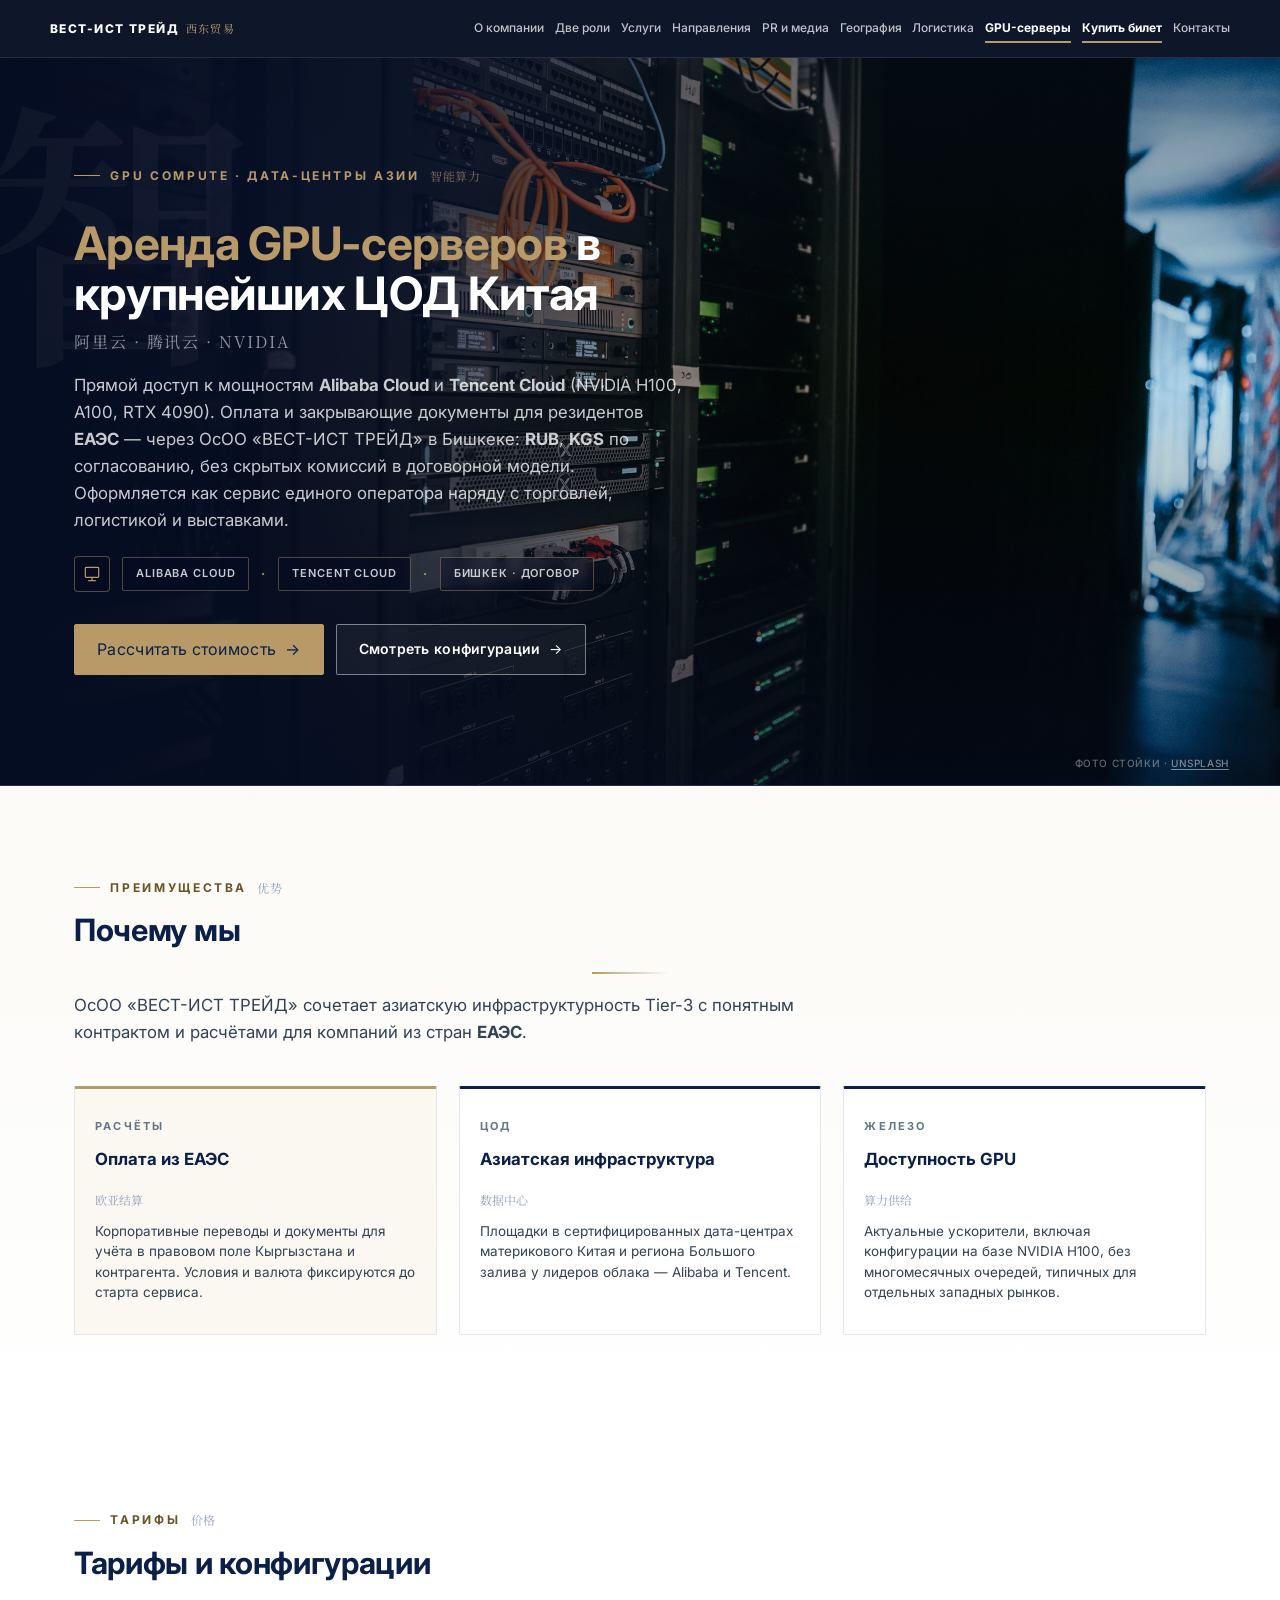
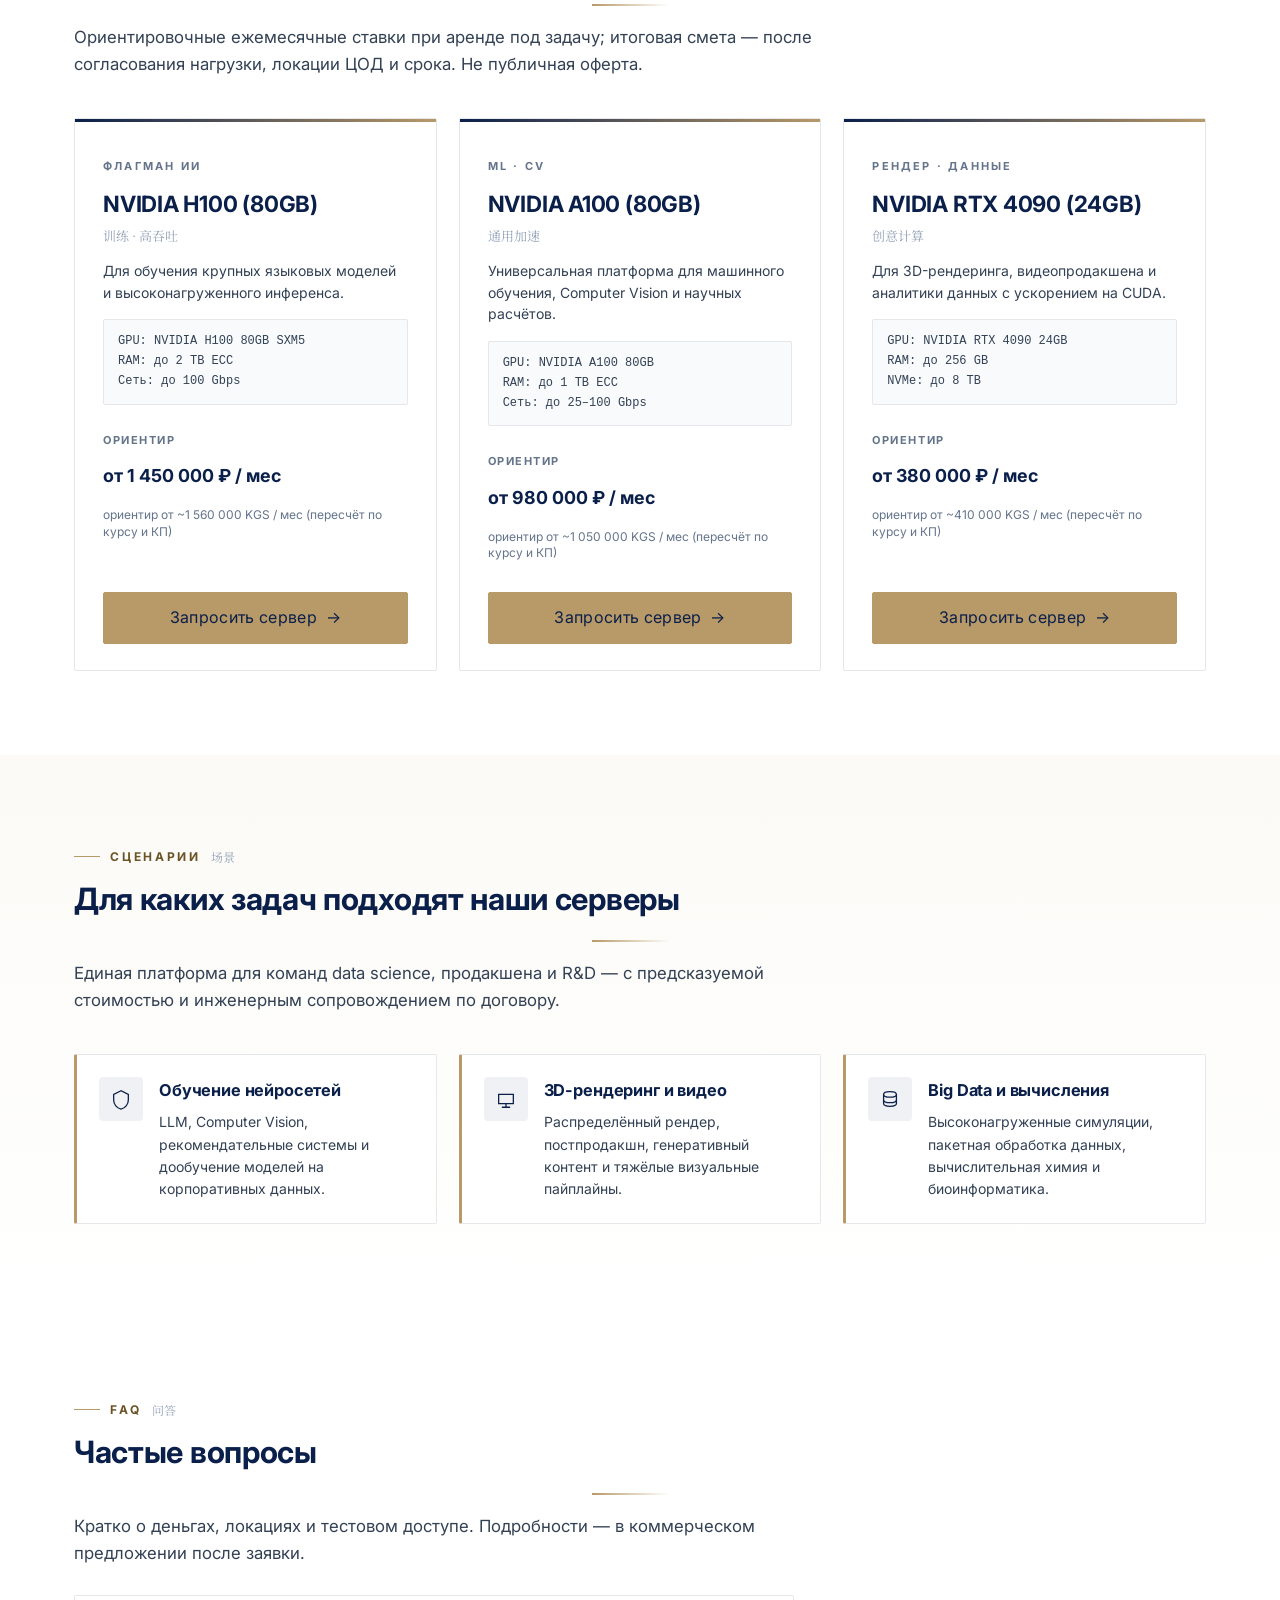
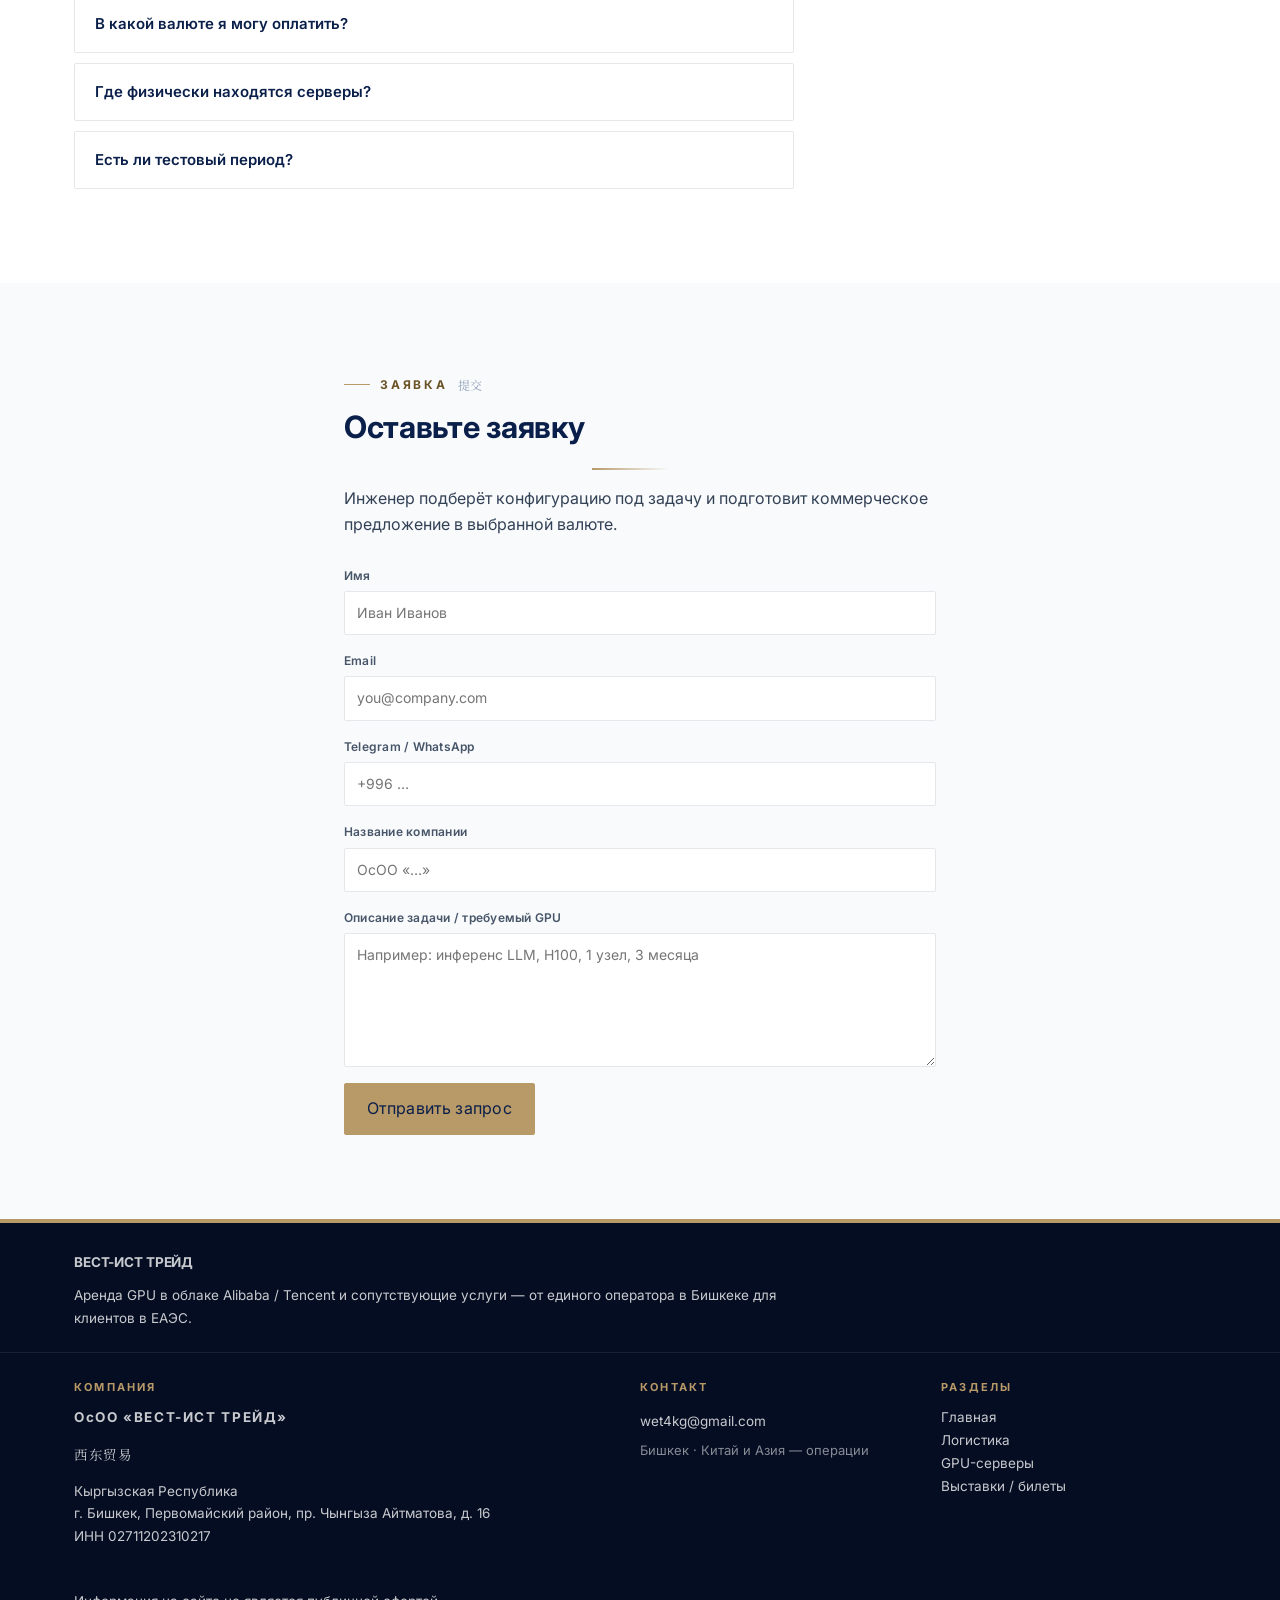
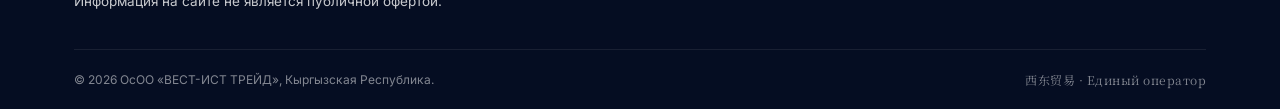
==== commit 1bd862c8: "GPU: страница как у wet-hk — облако, тарифы H100/A100/4090, сценарии, FAQ, заявка Co-authored-by: Cu" ====
--- a/gpu-servers/index.html
+++ b/gpu-servers/index.html
@@ -3,31 +3,31 @@
 <head>
   <meta charset="UTF-8">
   <meta name="viewport" content="width=device-width, initial-scale=1">
-  <title>GPU-серверы и рабочие станции под заказ | ОсОО «ВЕСТ-ИСТ ТРЕЙД»</title>
-  <meta name="description" content="Поставка и сопровождение GPU-серверов и вычислительных станций из Китая в ЕАЭС через Кыргызстан. Торговый принципал, договор и инвойс, оплата в рублях и сомах.">
-  <meta name="keywords" content="Импорт из Китая в ЕАЭС, Логистика Бишкек, Оплата в рублях за китайские товары">
+  <title>Аренда GPU-серверов (Alibaba Cloud, Tencent Cloud) | ОсОО «ВЕСТ-ИСТ ТРЕЙД»</title>
+  <meta name="description" content="Аренда GPU в дата-центрах Китая: NVIDIA H100, A100, RTX 4090 через Alibaba Cloud и Tencent Cloud. Документы и оплата для резидентов ЕАЭС — RUB и KGS, единый оператор в Бишкеке.">
+  <meta name="keywords" content="GPU аренда, H100, A100, RTX 4090, Alibaba Cloud, Tencent Cloud, ЕАЭС, Бишкек">
   <meta name="robots" content="index,follow">
-  <link rel="canonical" href="/gpu-servers/">
+  <link rel="canonical" href="https://apodelenko-ctrl.github.io/wet-kyrgyzstan/gpu-servers/">
   <link rel="preconnect" href="https://fonts.googleapis.com">
   <link rel="preconnect" href="https://fonts.gstatic.com" crossorigin>
   <link href="https://fonts.googleapis.com/css2?family=Inter:wght@400;500;600;700;800&family=Noto+Serif+SC:wght@400;600&display=swap" rel="stylesheet">
-  <link rel="stylesheet" href="/style.css">
+  <link rel="stylesheet" href="../style.css">
 </head>
-<body>
+<body class="gpu-subpage">
 
 <header class="site-header">
   <div class="container nav">
-    <a href="/" class="logo">ВЕСТ-ИСТ ТРЕЙД <span class="cn-mark">西东贸易</span></a>
+    <a href="../" class="logo">ВЕСТ-ИСТ ТРЕЙД <span class="cn-mark">西东贸易</span></a>
     <nav class="nav-links nav-links--tickets">
-      <a href="/#about">О компании</a>
-      <a href="/#roles">Две роли</a>
-      <a href="/#services">Услуги</a>
-      <a href="/#directions">Направления</a>
-      <a href="/#media">PR и медиа</a>
-      <a href="/#geography">География</a>
-      <a href="/logistics/">Логистика</a>
-      <a href="/gpu-servers/" class="nav-link-gpu">GPU-серверы</a>
-      <a href="/tickets/" class="nav-link-tickets">Купить билет</a>
+      <a href="../index.html#about">О компании</a>
+      <a href="../index.html#roles">Две роли</a>
+      <a href="../index.html#services">Услуги</a>
+      <a href="../index.html#directions">Направления</a>
+      <a href="../index.html#media">PR и медиа</a>
+      <a href="../index.html#geography">География</a>
+      <a href="../logistics/">Логистика</a>
+      <a href="./" class="nav-link-gpu">GPU-серверы</a>
+      <a href="../tickets/" class="nav-link-tickets">Купить билет</a>
       <a href="#contacts">Контакты</a>
     </nav>
     <button class="nav-toggle" aria-label="Меню" onclick="document.querySelector('.nav-links').classList.toggle('open')">
@@ -36,34 +36,33 @@
   </div>
 </header>
 
-<section class="hero hero--gpu" id="top" aria-label="GPU-серверы и поставка вычислительного оборудования">
+<section class="hero hero--gpu" id="top" aria-label="Аренда GPU-серверов в облаке">
   <div class="hero-watermark" aria-hidden="true">智</div>
   <div class="container hero-content">
     <div class="hero-grid">
       <div class="hero-copy">
         <p class="hero-eyebrow">
-          Вычисления · импорт в ЕАЭС
+          GPU compute · Дата-центры Азии
           <span class="cn-tag cn">智能算力</span>
         </p>
-        <h1><span class="accent">GPU-серверы</span> и станции — поставка «под ключ»</h1>
-        <p class="hero-sub-cn cn">服务器 · 工作站 · 欧亚交付</p>
+        <h1><span class="accent">Аренда GPU-серверов</span> в крупнейших ЦОД Китая</h1>
+        <p class="hero-sub-cn cn">阿里云 · 腾讯云 · NVIDIA</p>
         <p class="hero-lead">
-          ОсОО «ВЕСТ-ИСТ ТРЕЙД» оформляет поставку как <strong>торговый принципал</strong>: подбор конфигурации у партнёров в Китае,
-          контракт, инвойс, логистика до Бишкека и в страны <strong>ЕАЭС</strong>. Возможны схемы под интрагрупповые поставки, депо и передачу конечному заказчику. Расчёты — <strong>RUB</strong>, <strong>KGS</strong> по договорённости.
+          Прямой доступ к мощностям <strong>Alibaba Cloud</strong> и <strong>Tencent Cloud</strong> (NVIDIA H100, A100, RTX 4090). Оплата и закрывающие документы для резидентов <strong>ЕАЭС</strong> — через ОсОО «ВЕСТ-ИСТ ТРЕЙД» в Бишкеке: <strong>RUB</strong>, <strong>KGS</strong> по согласованию, без скрытых комиссий в договорной модели. Оформляется как сервис единого оператора наряду с торговлей, логистикой и выставками.
         </p>
-        <div class="hero-logistics-strip" aria-label="Цепочка поставки оборудования">
+        <div class="hero-logistics-strip" aria-label="Поставщики инфраструктуры">
           <span class="hero-route-icon" aria-hidden="true">
             <svg viewBox="0 0 24 24" fill="none"><rect x="4" y="4" width="16" height="12" rx="1" stroke="currentColor" stroke-width="1.45"/><path d="M8 20h8M12 16v4" stroke="currentColor" stroke-width="1.45" stroke-linecap="round"/></svg>
           </span>
-          <span class="hero-route-pill">Китай · OEM / дистрибьютор</span>
-          <span class="hero-route-arrow" aria-hidden="true">→</span>
-          <span class="hero-route-pill">Бишкек · таможня ЕАЭС</span>
-          <span class="hero-route-arrow" aria-hidden="true">→</span>
-          <span class="hero-route-pill">Ваш дата-центр / офис</span>
+          <span class="hero-route-pill">Alibaba Cloud</span>
+          <span class="hero-route-arrow" aria-hidden="true">·</span>
+          <span class="hero-route-pill">Tencent Cloud</span>
+          <span class="hero-route-arrow" aria-hidden="true">·</span>
+          <span class="hero-route-pill">Бишкек · договор</span>
         </div>
         <div class="hero-cta">
-          <button type="button" class="btn btn-primary btn-arrow" data-open-request-modal>Запросить конфигурацию</button>
-          <a class="btn btn-ghost btn-arrow" href="/logistics/">Логистика</a>
+          <button type="button" class="btn btn-primary btn-arrow" data-open-request-modal>Рассчитать стоимость</button>
+          <a class="btn btn-ghost btn-arrow" href="#gpu-plans">Смотреть конфигурации</a>
         </div>
       </div>
     </div>
@@ -74,44 +73,128 @@
 <main>
   <section class="section section-paper">
     <div class="container">
-      <p class="eyebrow">01 · Что поставляем <span class="cn-tag cn">产品线</span></p>
-      <h2>GPU-кластеры, серверные шасси и рабочие станции</h2>
+      <p class="eyebrow">Преимущества <span class="cn-tag cn">优势</span></p>
+      <h2>Почему мы</h2>
       <hr class="rule-gold">
       <p class="lead">
-        Работаем с конфигурациями под <strong>AI/ML, рендер, инженерные расчёты, VDI</strong>. Подбираем поставщика и комплектацию под ваш бюджет, срок и требования по сертификатам. Конкретные модели видеокарт, платформы CPU и объёмы памяти фиксируются в спецификации к договору.
+        ОсОО «ВЕСТ-ИСТ ТРЕЙД» сочетает азиатскую инфраструктурность Tier-3 с понятным контрактом и расчётами для компаний из стран <strong>ЕАЭС</strong>.
       </p>
-      <div class="geo-grid" style="margin-top: 2rem;">
+      <div class="gpu-why-grid">
         <div class="geo-card hub">
-          <p class="geo-tag">GPU</p>
-          <p class="geo-name">Ускорители NVIDIA / AMD</p>
-          <p class="geo-cn">数据中心 GPU</p>
+          <p class="geo-tag">Расчёты</p>
+          <p class="geo-name">Оплата из ЕАЭС</p>
+          <p class="geo-cn">欧亚结算</p>
           <p class="geo-body">
-            Линейки для дата-центров и станций — по техническому заданию: форм-фактор, энергопотребление, охлаждение.
+            Корпоративные переводы и документы для учёта в правовом поле Кыргызстана и контрагента. Условия и валюта фиксируются до старта сервиса.
           </p>
         </div>
         <div class="geo-card">
-          <p class="geo-tag">Сервер</p>
-          <p class="geo-name">Шасси 1U–4U · кластеры</p>
-          <p class="geo-cn">机架式服务器</p>
+          <p class="geo-tag">ЦОД</p>
+          <p class="geo-name">Азиатская инфраструктура</p>
+          <p class="geo-cn">数据中心</p>
           <p class="geo-body">
-            Поставка готовых узлов или интеграция на площадке поставщика с приёмочными тестами по чек-листу.
+            Площадки в сертифицированных дата-центрах материкового Китая и региона Большого залива у лидеров облака — Alibaba и Tencent.
           </p>
         </div>
         <div class="geo-card">
-          <p class="geo-tag">Workstation</p>
-          <p class="geo-name">Графические станции</p>
-          <p class="geo-cn">工作站</p>
+          <p class="geo-tag">Железо</p>
+          <p class="geo-name">Доступность GPU</p>
+          <p class="geo-cn">算力供给</p>
           <p class="geo-body">
-            Настольные конфигурации для студий и инжиниринга — упаковка, страхование груза и документы на экспорт.
+            Актуальные ускорители, включая конфигурации на базе NVIDIA H100, без многомесячных очередей, типичных для отдельных западных рынков.
           </p>
         </div>
-        <div class="geo-card">
-          <p class="geo-tag">Услуга</p>
-          <p class="geo-name">Гарантия · сервисные пакеты</p>
-          <p class="geo-cn">服务合同</p>
-          <p class="geo-body">
-            Гарантийное сопровождение и продленная поддержка оговариваются отдельными приложениями к сделке, без изменения модели «товар у принципала».
-          </p>
+      </div>
+    </div>
+  </section>
+
+  <section class="section" id="gpu-plans">
+    <div class="container">
+      <p class="eyebrow">Тарифы <span class="cn-tag cn">价格</span></p>
+      <h2>Тарифы и конфигурации</h2>
+      <hr class="rule-gold">
+      <p class="lead">
+        Ориентировочные ежемесячные ставки при аренде под задачу; итоговая смета — после согласования нагрузки, локации ЦОД и срока. Не публичная оферта.
+      </p>
+      <div class="gpu-plans-grid">
+        <article class="role-card">
+          <p class="geo-tag">Флагман ИИ</p>
+          <h3>NVIDIA H100 (80GB)</h3>
+          <p class="cn-sub">训练 · 高吞吐</p>
+          <p class="lead">Для обучения крупных языковых моделей и высоконагруженного инференса.</p>
+          <div class="gpu-spec">GPU: NVIDIA H100 80GB SXM5<br>RAM: до 2 TB ECC<br>Сеть: до 100 Gbps</div>
+          <p class="gpu-price-label">Ориентир</p>
+          <p class="gpu-price-line">от 1 450 000 ₽ / мес</p>
+          <p class="gpu-price-note">ориентир от ~1 560 000 KGS / мес (пересчёт по курсу и КП)</p>
+          <div class="gpu-card-cta">
+            <button type="button" class="btn btn-primary btn-arrow" data-open-request-modal>Запросить сервер</button>
+          </div>
+        </article>
+        <article class="role-card">
+          <p class="geo-tag">ML · CV</p>
+          <h3>NVIDIA A100 (80GB)</h3>
+          <p class="cn-sub">通用加速</p>
+          <p class="lead">Универсальная платформа для машинного обучения, Computer Vision и научных расчётов.</p>
+          <div class="gpu-spec">GPU: NVIDIA A100 80GB<br>RAM: до 1 TB ECC<br>Сеть: до 25–100 Gbps</div>
+          <p class="gpu-price-label">Ориентир</p>
+          <p class="gpu-price-line">от 980 000 ₽ / мес</p>
+          <p class="gpu-price-note">ориентир от ~1 050 000 KGS / мес (пересчёт по курсу и КП)</p>
+          <div class="gpu-card-cta">
+            <button type="button" class="btn btn-primary btn-arrow" data-open-request-modal>Запросить сервер</button>
+          </div>
+        </article>
+        <article class="role-card">
+          <p class="geo-tag">Рендер · данные</p>
+          <h3>NVIDIA RTX 4090 (24GB)</h3>
+          <p class="cn-sub">创意计算</p>
+          <p class="lead">Для 3D-рендеринга, видеопродакшена и аналитики данных с ускорением на CUDA.</p>
+          <div class="gpu-spec">GPU: NVIDIA RTX 4090 24GB<br>RAM: до 256 GB<br>NVMe: до 8 TB</div>
+          <p class="gpu-price-label">Ориентир</p>
+          <p class="gpu-price-line">от 380 000 ₽ / мес</p>
+          <p class="gpu-price-note">ориентир от ~410 000 KGS / мес (пересчёт по курсу и КП)</p>
+          <div class="gpu-card-cta">
+            <button type="button" class="btn btn-primary btn-arrow" data-open-request-modal>Запросить сервер</button>
+          </div>
+        </article>
+      </div>
+    </div>
+  </section>
+
+  <section class="section section-paper">
+    <div class="container">
+      <p class="eyebrow">Сценарии <span class="cn-tag cn">场景</span></p>
+      <h2>Для каких задач подходят наши серверы</h2>
+      <hr class="rule-gold">
+      <p class="lead">
+        Единая платформа для команд data science, продакшена и R&amp;D — с предсказуемой стоимостью и инженерным сопровождением по договору.
+      </p>
+      <div class="gpu-task-grid">
+        <div class="gpu-task-card">
+          <div class="gpu-task-icon" aria-hidden="true">
+            <svg viewBox="0 0 24 24" fill="none"><path d="M12 3L4 7v6c0 5 3.5 9 8 10 4.5-1 8-5 8-10V7l-8-4z" stroke="currentColor" stroke-width="1.4"/></svg>
+          </div>
+          <div>
+            <h3>Обучение нейросетей</h3>
+            <p>LLM, Computer Vision, рекомендательные системы и дообучение моделей на корпоративных данных.</p>
+          </div>
+        </div>
+        <div class="gpu-task-card">
+          <div class="gpu-task-icon" aria-hidden="true">
+            <svg viewBox="0 0 24 24" fill="none"><path d="M4 7h16v10H4z M8 21h8M12 17v4" stroke="currentColor" stroke-width="1.4" stroke-linecap="round"/></svg>
+          </div>
+          <div>
+            <h3>3D-рендеринг и видео</h3>
+            <p>Распределённый рендер, постпродакшн, генеративный контент и тяжёлые визуальные пайплайны.</p>
+          </div>
+        </div>
+        <div class="gpu-task-card">
+          <div class="gpu-task-icon" aria-hidden="true">
+            <svg viewBox="0 0 24 24" fill="none"><ellipse cx="12" cy="7" rx="7" ry="3" stroke="currentColor" stroke-width="1.4"/><path d="M5 7v6c0 1.7 3 3 7 3s7-1.3 7-3V7" stroke="currentColor" stroke-width="1.4"/><path d="M5 13v4c0 1.7 3 3 7 3s7-1.3 7-3v-4" stroke="currentColor" stroke-width="1.4"/></svg>
+          </div>
+          <div>
+            <h3>Big Data и вычисления</h3>
+            <p>Высоконагруженные симуляции, пакетная обработка данных, вычислительная химия и биоинформатика.</p>
+          </div>
         </div>
       </div>
     </div>
@@ -119,33 +202,74 @@
 
   <section class="section">
     <div class="container">
-      <p class="eyebrow">02 · Модель сделки <span class="cn-tag cn">合同</span></p>
-      <h2>Единый оператор: один договор на оборудование</h2>
-      <hr class="rule-gold">
-      <p class="lead">
-        Вы заключаете договор купли-продажи / поставки с ОсОО «ВЕСТ-ИСТ ТРЕЙД». Мы отвечаем перед вами за комплектацию, сроки отгрузки из Китая и передачу в согласованной точке ЕАЭС. Аренда (лизинг) через финансовых партнёров возможна как отдельная дискуссия при соответствии комплаенс-требованиям.
-      </p>
-      <ul class="role-bullets" style="max-width: 760px; margin-top: 1.25rem; list-style: disc; padding-left: 1.25rem;">
-        <li>коммерческий и транспортный документооборот;</li>
-        <li>согласование инкотермов и пункта передачи;</li>
-        <li>приёмка по спецификации и упаковочный лист;</li>
-        <li>инвойс и назначение платежа в <strong>RUB</strong> / <strong>KGS</strong> по согласованию.</li>
-      </ul>
+      <p class="eyebrow">FAQ <span class="cn-tag cn">问答</span></p>
+      <h2>Частые вопросы</h2>
+      <hr class="rule-gold">
+      <p class="lead" style="max-width:720px">Кратко о деньгах, локациях и тестовом доступе. Подробности — в коммерческом предложении после заявки.</p>
+      <div class="gpu-faq-list">
+        <details class="gpu-details">
+          <summary>В какой валюте я могу оплатить?</summary>
+          <p class="gpu-details-body">Принимаем <strong>RUB</strong>, <strong>KGS</strong>, а также расчёты в <strong>CNY</strong> и <strong>USD</strong> по согласованию с финансовой службой. Условия и договор фиксируются до старта сервиса.</p>
+        </details>
+        <details class="gpu-details">
+          <summary>Где физически находятся серверы?</summary>
+          <p class="gpu-details-body">Вычислительные мощности размещаются в дата-центрах материкового Китая и региона Большого залива. Инфраструктура поставщиков сертифицирована по ISO/IEC 27001 и отраслевым стандартам облачной безопасности.</p>
+        </details>
+        <details class="gpu-details">
+          <summary>Есть ли тестовый период?</summary>
+          <p class="gpu-details-body">Да. Для юридических лиц после проверки документов можем выделить ограниченный тестовый доступ или пилотный слот для проверки производительности под вашу нагрузку.</p>
+        </details>
+      </div>
+    </div>
+  </section>
+
+  <section class="section section-slate" id="gpu-request">
+    <div class="container" style="max-width:640px">
+      <p class="eyebrow">Заявка <span class="cn-tag cn">提交</span></p>
+      <h2>Оставьте заявку</h2>
+      <hr class="rule-gold">
+      <p class="lead" style="margin-top:1rem;font-size:1rem">Инженер подберёт конфигурацию под задачу и подготовит коммерческое предложение в выбранной валюте.</p>
+      <form class="request-form gpu-lead-form" action="https://formsubmit.co/wet4kg@gmail.com" method="POST">
+        <input type="hidden" name="_subject" value="ВЕСТ-ИСТ ТРЕЙД — GPU / облако, заявка с сайта">
+        <input type="hidden" name="_captcha" value="false">
+        <input type="hidden" name="_next" id="gpu-inline-next" value="">
+        <label class="request-field">
+          <span class="request-label">Имя</span>
+          <input type="text" name="full_name" required autocomplete="name" placeholder="Иван Иванов">
+        </label>
+        <label class="request-field">
+          <span class="request-label">Email</span>
+          <input type="email" name="email" required autocomplete="email" placeholder="you@company.com">
+        </label>
+        <label class="request-field">
+          <span class="request-label">Telegram / WhatsApp</span>
+          <input type="text" name="messenger" autocomplete="tel" placeholder="+996 …">
+        </label>
+        <label class="request-field">
+          <span class="request-label">Название компании</span>
+          <input type="text" name="company" required autocomplete="organization" placeholder="ОсОО «…»">
+        </label>
+        <label class="request-field">
+          <span class="request-label">Описание задачи / требуемый GPU</span>
+          <textarea name="message" required rows="5" placeholder="Например: инференс LLM, H100, 1 узел, 3 месяца"></textarea>
+        </label>
+        <button type="submit" class="btn btn-primary request-submit">Отправить запрос</button>
+      </form>
     </div>
   </section>
 </main>
 
-<footer class="footer" id="contacts">
+<footer class="footer footer--compact" id="contacts">
   <div class="footer-intro">
     <div class="container">
       <p class="footer-intro-title">ВЕСТ-ИСТ ТРЕЙД</p>
       <p class="footer-intro-text">
-        Поставка GPU и серверного оборудования из Китая для клиентов в ЕАЭС — от одного оператора в Бишкеке.
+        Аренда GPU в облаке Alibaba / Tencent и сопутствующие услуги — от единого оператора в Бишкеке для клиентов в ЕАЭС.
       </p>
     </div>
   </div>
   <div class="container">
-    <div class="footer-grid">
+    <div class="footer-grid footer-grid--compact">
       <div>
         <h4>Компания</h4>
         <p class="footer-brand">ОсОО «ВЕСТ-ИСТ ТРЕЙД»</p>
@@ -166,10 +290,10 @@
       <div>
         <h4>Разделы</h4>
         <ul>
-          <li><a href="/">Главная</a></li>
-          <li><a href="/logistics/">Логистика</a></li>
-          <li><a href="/gpu-servers/">GPU-серверы</a></li>
-          <li><a href="/tickets/">Выставки / билеты</a></li>
+          <li><a href="../">Главная</a></li>
+          <li><a href="../logistics/">Логистика</a></li>
+          <li><a href="./">GPU-серверы</a></li>
+          <li><a href="../tickets/">Выставки / билеты</a></li>
         </ul>
       </div>
     </div>
@@ -185,23 +309,27 @@
   <button type="button" class="request-modal-backdrop" tabindex="-1" aria-label="Закрыть" data-close-modal></button>
   <div class="request-modal-panel" role="dialog" aria-modal="true" aria-labelledby="request-modal-title">
     <button type="button" class="request-modal-close" aria-label="Закрыть" data-close-modal>&times;</button>
-    <h2 id="request-modal-title" class="request-modal-title">Запрос на GPU / сервер</h2>
-    <p class="request-modal-lead">Укажите задачу (AI, рендер и т.д.), желаемый класс GPU, бюджет и контакт.</p>
+    <h2 id="request-modal-title" class="request-modal-title">Запрос на GPU-сервер</h2>
+    <p class="request-modal-lead">Укажите задачу, класс GPU (H100 / A100 / 4090), срок и контакт — подготовим КП.</p>
     <form class="request-form" action="https://formsubmit.co/wet4kg@gmail.com" method="POST">
-      <input type="hidden" name="_subject" value="ВЕСТ-ИСТ ТРЕЙД — GPU / сервер, запрос с сайта">
+      <input type="hidden" name="_subject" value="ВЕСТ-ИСТ ТРЕЙД — GPU / облако, модальная заявка">
       <input type="hidden" name="_captcha" value="false">
       <input type="hidden" name="_next" id="request-form-next" value="">
       <label class="request-field">
-        <span class="request-label">ФИО</span>
-        <input type="text" name="full_name" required autocomplete="name" placeholder="Иванов Иван Иванович">
+        <span class="request-label">Имя</span>
+        <input type="text" name="full_name" required autocomplete="name" placeholder="Иван Иванов">
+      </label>
+      <label class="request-field">
+        <span class="request-label">Email</span>
+        <input type="email" name="email" required autocomplete="email" placeholder="you@company.com">
       </label>
       <label class="request-field">
         <span class="request-label">Название компании</span>
-        <input type="text" name="company" required autocomplete="organization" placeholder="ООО «Пример»">
+        <input type="text" name="company" required autocomplete="organization" placeholder="ОсОО «…»">
       </label>
       <label class="request-field">
-        <span class="request-label">Текст запроса</span>
-        <textarea name="message" required rows="5" placeholder="GPU, количество узлов, город доставки, срок"></textarea>
+        <span class="request-label">Задача и требуемый GPU</span>
+        <textarea name="message" required rows="5" placeholder="Нагрузка, количество узлов, регион ЦОД, срок аренды"></textarea>
       </label>
       <button type="submit" class="btn btn-primary request-submit">Отправить</button>
     </form>
@@ -213,7 +341,10 @@
   (function () {
     var modal = document.getElementById('request-modal');
     var nextInput = document.getElementById('request-form-next');
-    if (nextInput) nextInput.value = window.location.href.split('#')[0];
+    var inlineNext = document.getElementById('gpu-inline-next');
+    var url = window.location.href.split('#')[0];
+    if (nextInput) nextInput.value = url;
+    if (inlineNext) inlineNext.value = url;
     if (!modal) return;
     function openModal() {
       modal.hidden = false;
--- a/style.css
+++ b/style.css
@@ -171,7 +171,7 @@
   -webkit-appearance: none;
 }
 
-/* ---------- Hero (Bishkek: bishkek-hero.jpg — city + Tian Shan, Kuznechnaya Hill, Wikimedia / A.Savin, FAL) ---------- */
+/* ---------- Hero (Bishkek: bishkek-hero.jpg — площадь Победы, бизнес-центр, хребет Ала-Тоо) ---------- */
 .hero {
   position: relative; isolation: isolate;
   padding: 96px 0 110px;
@@ -194,7 +194,7 @@
     radial-gradient(900px 520px at 14% 18%, rgba(31, 71, 156, 0.38) 0%, transparent 58%),
     radial-gradient(70% 55% at 82% 38%, rgba(184, 153, 104, 0.12) 0%, transparent 55%),
     url('./bishkek-hero.jpg');
-  background-position: 0 0, 0 0, 0 0, 0 0, 56% 38%;
+  background-position: 0 0, 0 0, 0 0, 0 0, 50% 42%;
   background-size: auto, auto, auto, auto, cover;
   background-repeat: no-repeat;
   overflow: hidden;
@@ -1565,6 +1565,13 @@
   grid-template-columns: repeat(3, minmax(0, 1fr));
   gap: 22px;
 }
+.gpu-plans-grid .role-card {
+  display: flex;
+  flex-direction: column;
+  height: 100%;
+}
+.gpu-plans-grid .role-card > p.lead { font-size: 14px; color: var(--slate-700); margin: 0 0 12px; line-height: 1.55; }
+.gpu-plans-grid .role-card h3 { margin-top: 0; }
 .gpu-spec {
   margin: 4px 0 16px;
   padding: 12px 14px;
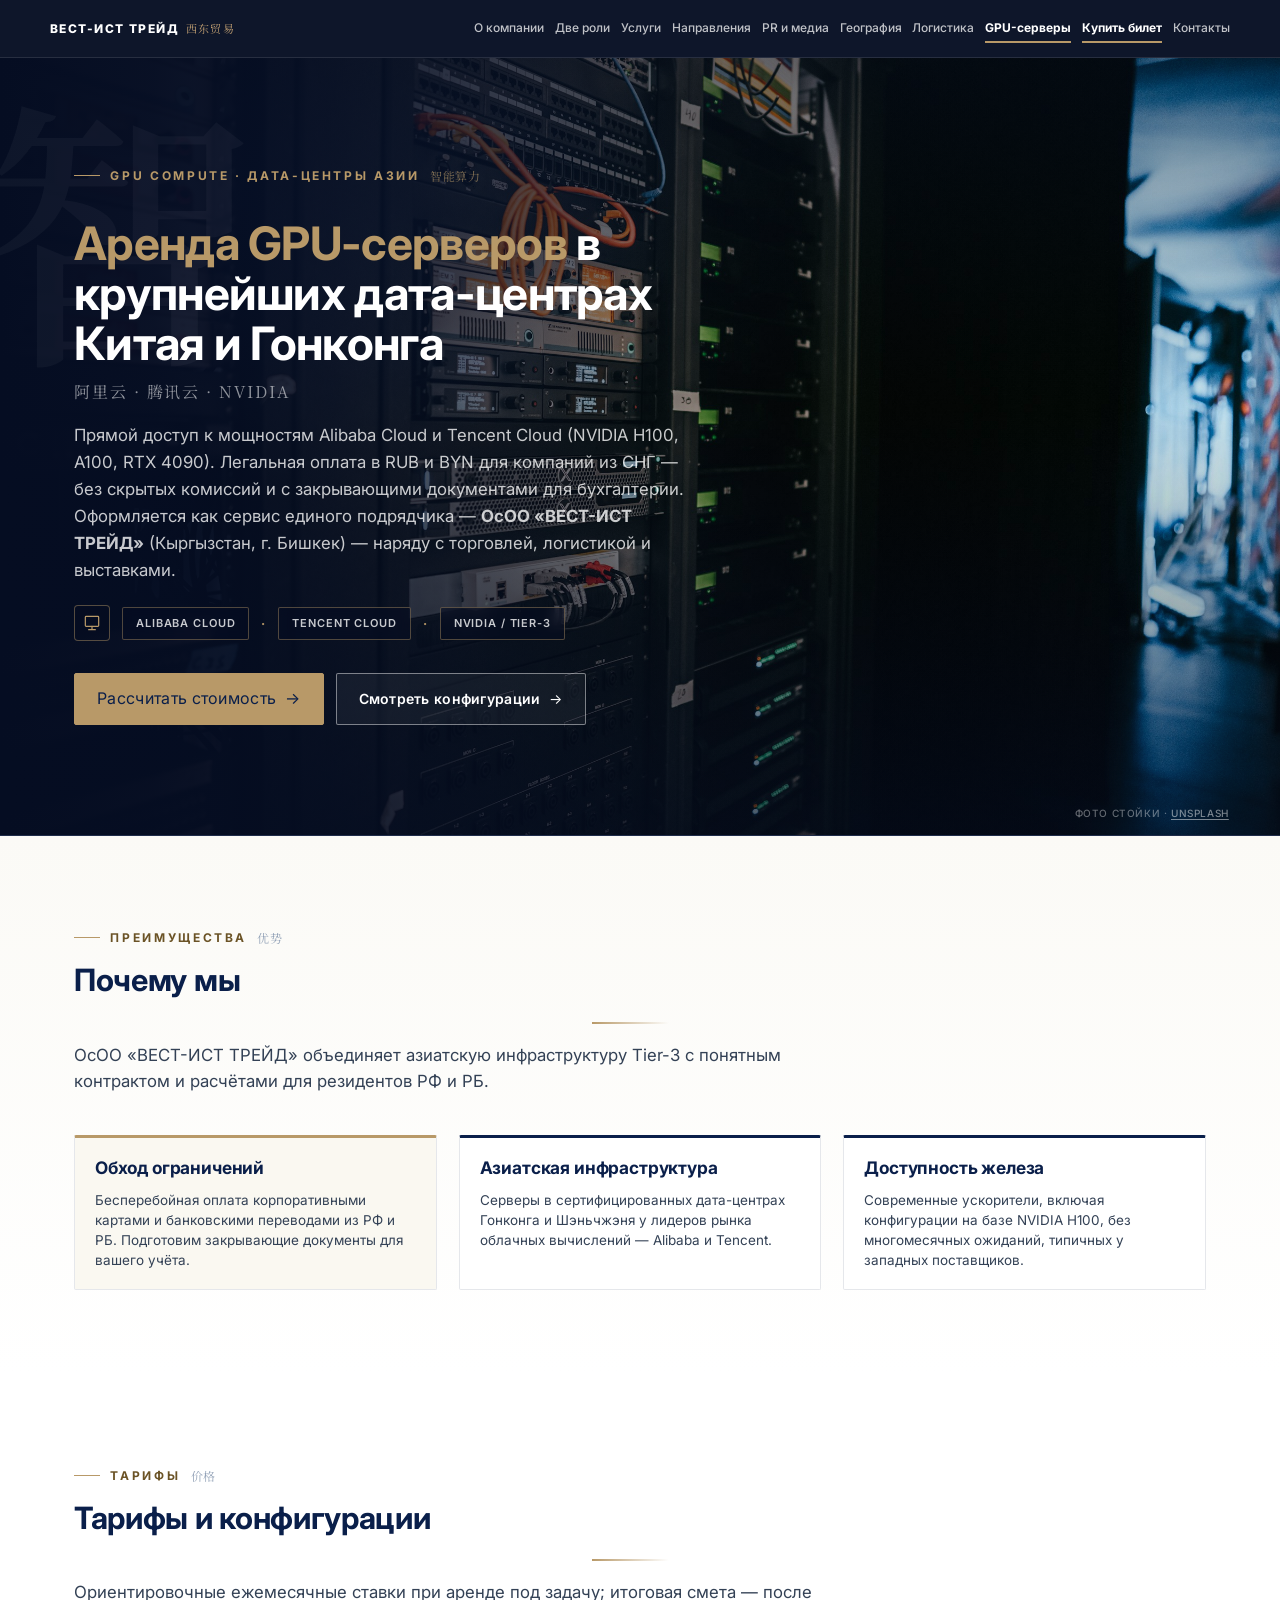
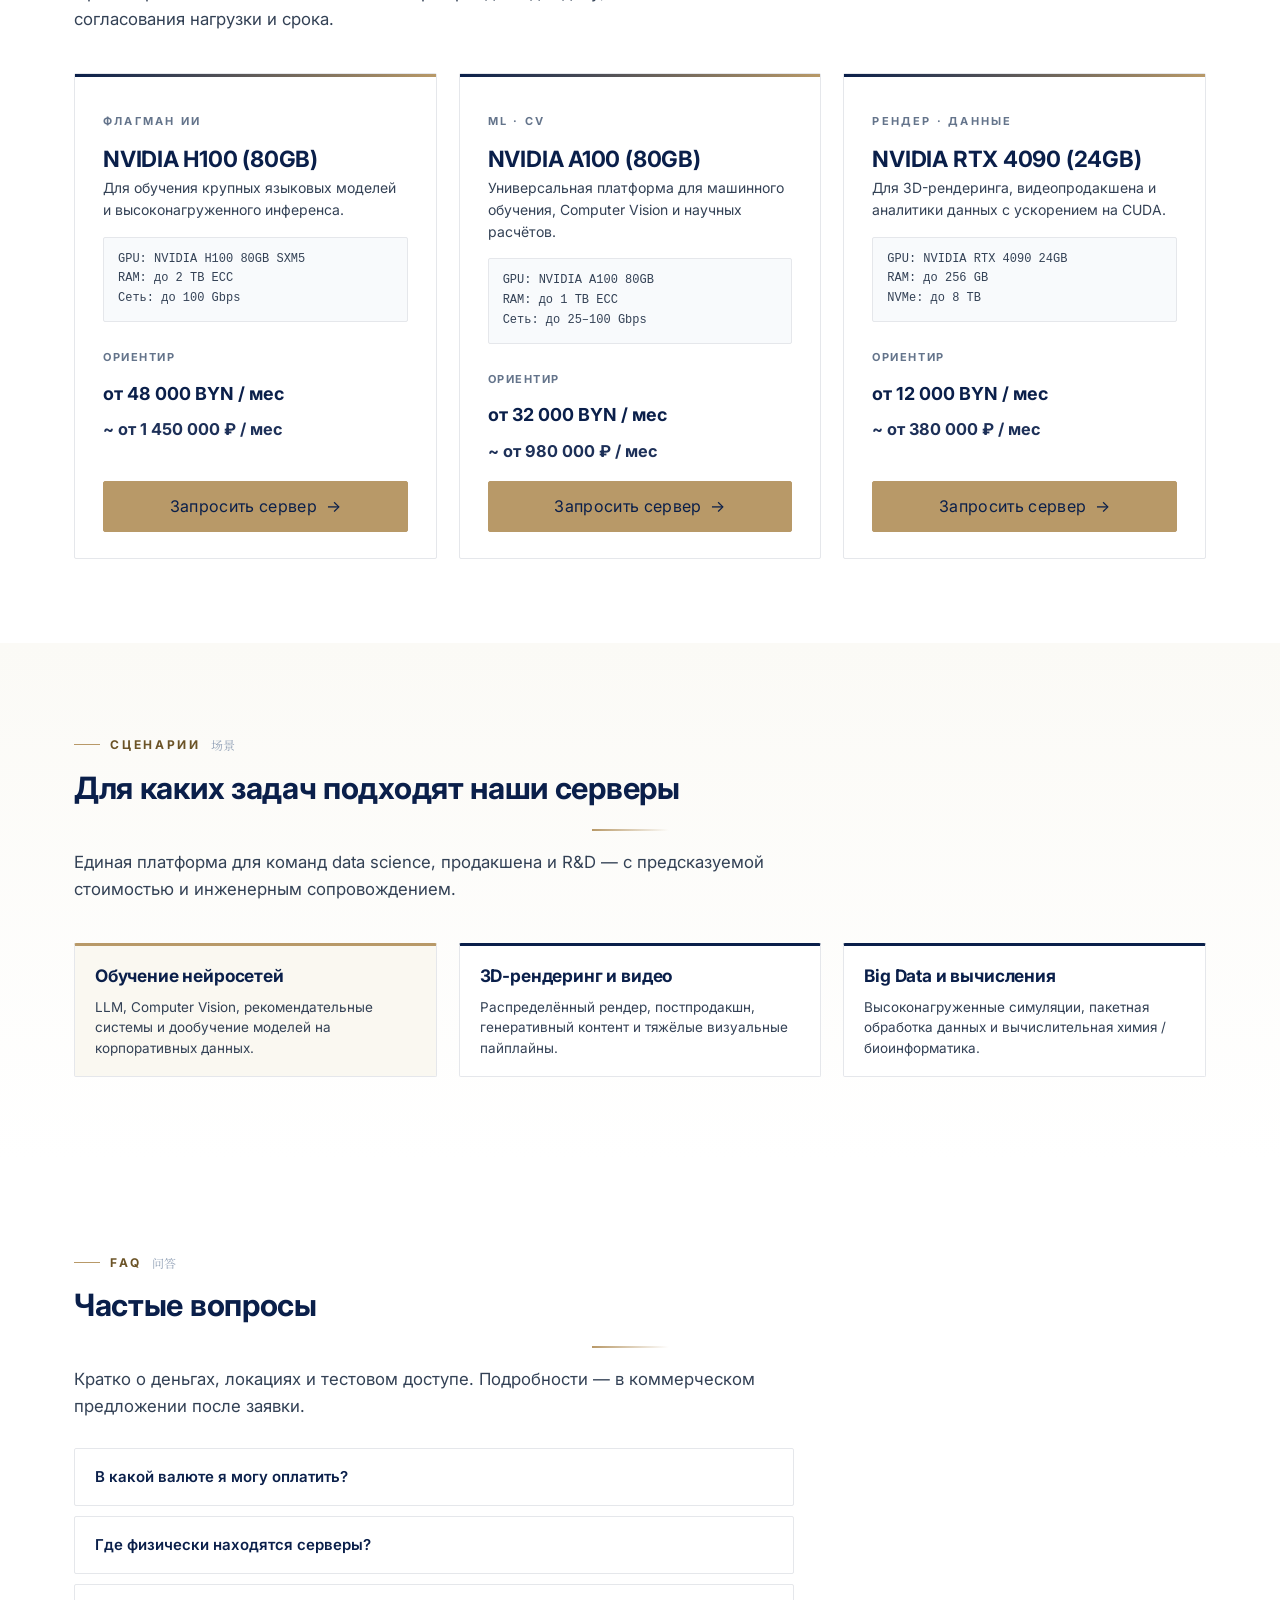
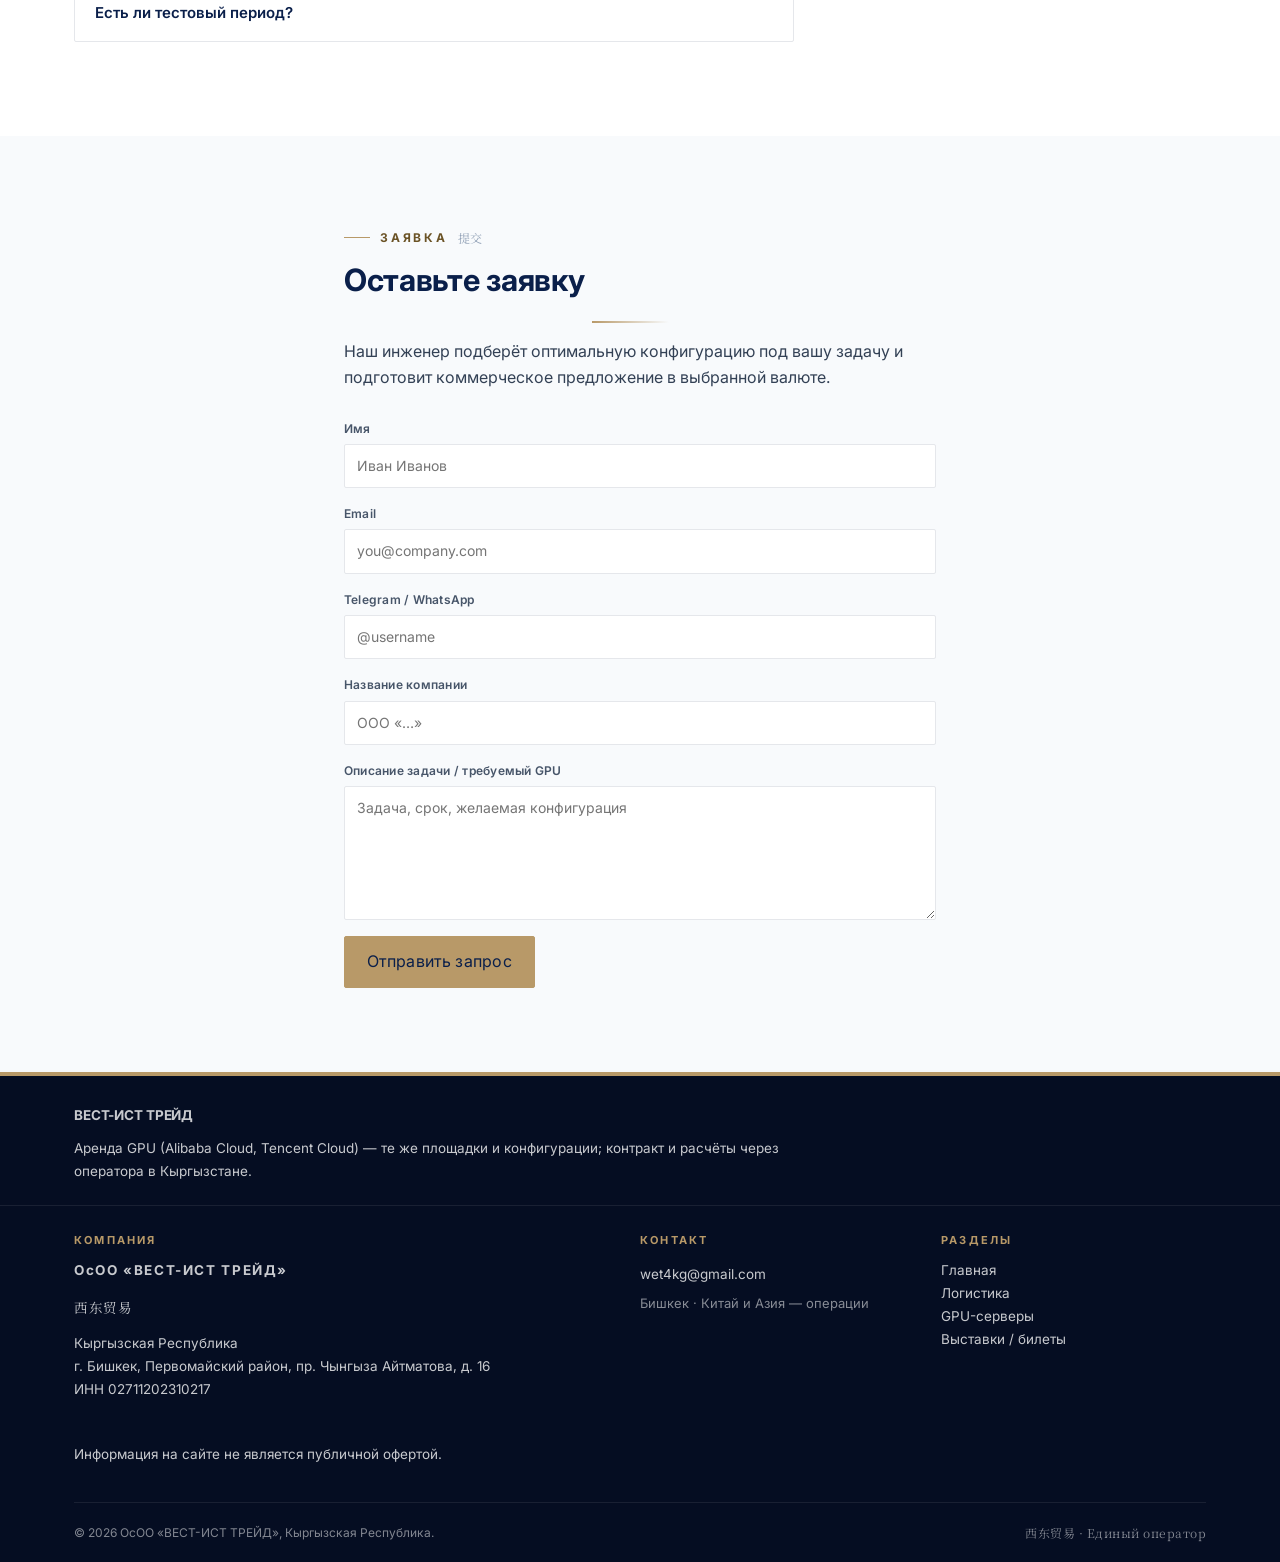
==== commit e8a4e18d: "GPU: текст и цены как wet-hk (BYN/₽, Гонконг/Шэньчжень); подрядчик ВЕСТ-ИСТ ТРЕЙД Бишкек Co-authored" ====
--- a/gpu-servers/index.html
+++ b/gpu-servers/index.html
@@ -3,9 +3,9 @@
 <head>
   <meta charset="UTF-8">
   <meta name="viewport" content="width=device-width, initial-scale=1">
-  <title>Аренда GPU-серверов (Alibaba Cloud, Tencent Cloud) | ОсОО «ВЕСТ-ИСТ ТРЕЙД»</title>
-  <meta name="description" content="Аренда GPU в дата-центрах Китая: NVIDIA H100, A100, RTX 4090 через Alibaba Cloud и Tencent Cloud. Документы и оплата для резидентов ЕАЭС — RUB и KGS, единый оператор в Бишкеке.">
-  <meta name="keywords" content="GPU аренда, H100, A100, RTX 4090, Alibaba Cloud, Tencent Cloud, ЕАЭС, Бишкек">
+  <title>Аренда GPU-серверов — ВЕСТ-ИСТ ТРЕЙД (Alibaba Cloud, Tencent Cloud)</title>
+  <meta name="description" content="Аренда GPU-серверов — ВЕСТ-ИСТ ТРЕЙД: Alibaba Cloud, Tencent Cloud, NVIDIA H100, A100, RTX 4090. Оплата RUB и BYN для компаний из СНГ, документы для бухгалтерии.">
+  <meta name="keywords" content="GPU, H100, A100, RTX 4090, Alibaba Cloud, Tencent Cloud, аренда сервера, BYN, RUB">
   <meta name="robots" content="index,follow">
   <link rel="canonical" href="https://apodelenko-ctrl.github.io/wet-kyrgyzstan/gpu-servers/">
   <link rel="preconnect" href="https://fonts.googleapis.com">
@@ -36,7 +36,7 @@
   </div>
 </header>
 
-<section class="hero hero--gpu" id="top" aria-label="Аренда GPU-серверов в облаке">
+<section class="hero hero--gpu" id="top" aria-label="Аренда GPU-серверов">
   <div class="hero-watermark" aria-hidden="true">智</div>
   <div class="container hero-content">
     <div class="hero-grid">
@@ -45,20 +45,20 @@
           GPU compute · Дата-центры Азии
           <span class="cn-tag cn">智能算力</span>
         </p>
-        <h1><span class="accent">Аренда GPU-серверов</span> в крупнейших ЦОД Китая</h1>
+        <h1><span class="accent">Аренда GPU-серверов</span> в крупнейших дата-центрах Китая и Гонконга</h1>
         <p class="hero-sub-cn cn">阿里云 · 腾讯云 · NVIDIA</p>
         <p class="hero-lead">
-          Прямой доступ к мощностям <strong>Alibaba Cloud</strong> и <strong>Tencent Cloud</strong> (NVIDIA H100, A100, RTX 4090). Оплата и закрывающие документы для резидентов <strong>ЕАЭС</strong> — через ОсОО «ВЕСТ-ИСТ ТРЕЙД» в Бишкеке: <strong>RUB</strong>, <strong>KGS</strong> по согласованию, без скрытых комиссий в договорной модели. Оформляется как сервис единого оператора наряду с торговлей, логистикой и выставками.
+          Прямой доступ к мощностям Alibaba Cloud и Tencent Cloud (NVIDIA H100, A100, RTX 4090). Легальная оплата в RUB и BYN для компаний из СНГ — без скрытых комиссий и с закрывающими документами для бухгалтерии. Оформляется как сервис единого подрядчика — <strong>ОсОО «ВЕСТ-ИСТ ТРЕЙД»</strong> (Кыргызстан, г.&nbsp;Бишкек) — наряду с торговлей, логистикой и выставками.
         </p>
-        <div class="hero-logistics-strip" aria-label="Поставщики инфраструктуры">
-          <span class="hero-route-icon" aria-hidden="true">
+        <div class="hero-logistics-strip" aria-hidden="true">
+          <span class="hero-route-icon">
             <svg viewBox="0 0 24 24" fill="none"><rect x="4" y="4" width="16" height="12" rx="1" stroke="currentColor" stroke-width="1.45"/><path d="M8 20h8M12 16v4" stroke="currentColor" stroke-width="1.45" stroke-linecap="round"/></svg>
           </span>
           <span class="hero-route-pill">Alibaba Cloud</span>
-          <span class="hero-route-arrow" aria-hidden="true">·</span>
+          <span class="hero-route-arrow">·</span>
           <span class="hero-route-pill">Tencent Cloud</span>
-          <span class="hero-route-arrow" aria-hidden="true">·</span>
-          <span class="hero-route-pill">Бишкек · договор</span>
+          <span class="hero-route-arrow">·</span>
+          <span class="hero-route-pill">NVIDIA / Tier-3</span>
         </div>
         <div class="hero-cta">
           <button type="button" class="btn btn-primary btn-arrow" data-open-request-modal>Рассчитать стоимость</button>
@@ -77,31 +77,25 @@
       <h2>Почему мы</h2>
       <hr class="rule-gold">
       <p class="lead">
-        ОсОО «ВЕСТ-ИСТ ТРЕЙД» сочетает азиатскую инфраструктурность Tier-3 с понятным контрактом и расчётами для компаний из стран <strong>ЕАЭС</strong>.
+        ОсОО «ВЕСТ-ИСТ ТРЕЙД» объединяет азиатскую инфраструктуру Tier-3 с понятным контрактом и расчётами для резидентов РФ и РБ.
       </p>
       <div class="gpu-why-grid">
         <div class="geo-card hub">
-          <p class="geo-tag">Расчёты</p>
-          <p class="geo-name">Оплата из ЕАЭС</p>
-          <p class="geo-cn">欧亚结算</p>
-          <p class="geo-body">
-            Корпоративные переводы и документы для учёта в правовом поле Кыргызстана и контрагента. Условия и валюта фиксируются до старта сервиса.
+          <h3 class="gpu-why-h3">Обход ограничений</h3>
+          <p class="geo-body" style="margin:0">
+            Бесперебойная оплата корпоративными картами и банковскими переводами из РФ и РБ. Подготовим закрывающие документы для вашего учёта.
           </p>
         </div>
         <div class="geo-card">
-          <p class="geo-tag">ЦОД</p>
-          <p class="geo-name">Азиатская инфраструктура</p>
-          <p class="geo-cn">数据中心</p>
-          <p class="geo-body">
-            Площадки в сертифицированных дата-центрах материкового Китая и региона Большого залива у лидеров облака — Alibaba и Tencent.
+          <h3 class="gpu-why-h3">Азиатская инфраструктура</h3>
+          <p class="geo-body" style="margin:0">
+            Серверы в сертифицированных дата-центрах Гонконга и Шэньчжэня у лидеров рынка облачных вычислений — Alibaba и Tencent.
           </p>
         </div>
         <div class="geo-card">
-          <p class="geo-tag">Железо</p>
-          <p class="geo-name">Доступность GPU</p>
-          <p class="geo-cn">算力供给</p>
-          <p class="geo-body">
-            Актуальные ускорители, включая конфигурации на базе NVIDIA H100, без многомесячных очередей, типичных для отдельных западных рынков.
+          <h3 class="gpu-why-h3">Доступность железа</h3>
+          <p class="geo-body" style="margin:0">
+            Современные ускорители, включая конфигурации на базе NVIDIA H100, без многомесячных ожиданий, типичных у западных поставщиков.
           </p>
         </div>
       </div>
@@ -114,18 +108,17 @@
       <h2>Тарифы и конфигурации</h2>
       <hr class="rule-gold">
       <p class="lead">
-        Ориентировочные ежемесячные ставки при аренде под задачу; итоговая смета — после согласования нагрузки, локации ЦОД и срока. Не публичная оферта.
+        Ориентировочные ежемесячные ставки при аренде под задачу; итоговая смета — после согласования нагрузки и срока.
       </p>
       <div class="gpu-plans-grid">
         <article class="role-card">
           <p class="geo-tag">Флагман ИИ</p>
           <h3>NVIDIA H100 (80GB)</h3>
-          <p class="cn-sub">训练 · 高吞吐</p>
           <p class="lead">Для обучения крупных языковых моделей и высоконагруженного инференса.</p>
           <div class="gpu-spec">GPU: NVIDIA H100 80GB SXM5<br>RAM: до 2 TB ECC<br>Сеть: до 100 Gbps</div>
           <p class="gpu-price-label">Ориентир</p>
-          <p class="gpu-price-line">от 1 450 000 ₽ / мес</p>
-          <p class="gpu-price-note">ориентир от ~1 560 000 KGS / мес (пересчёт по курсу и КП)</p>
+          <p class="gpu-price-line">от 48 000 BYN / мес</p>
+          <p class="gpu-price-note">~ от 1 450 000 ₽ / мес</p>
           <div class="gpu-card-cta">
             <button type="button" class="btn btn-primary btn-arrow" data-open-request-modal>Запросить сервер</button>
           </div>
@@ -133,12 +126,11 @@
         <article class="role-card">
           <p class="geo-tag">ML · CV</p>
           <h3>NVIDIA A100 (80GB)</h3>
-          <p class="cn-sub">通用加速</p>
           <p class="lead">Универсальная платформа для машинного обучения, Computer Vision и научных расчётов.</p>
           <div class="gpu-spec">GPU: NVIDIA A100 80GB<br>RAM: до 1 TB ECC<br>Сеть: до 25–100 Gbps</div>
           <p class="gpu-price-label">Ориентир</p>
-          <p class="gpu-price-line">от 980 000 ₽ / мес</p>
-          <p class="gpu-price-note">ориентир от ~1 050 000 KGS / мес (пересчёт по курсу и КП)</p>
+          <p class="gpu-price-line">от 32 000 BYN / мес</p>
+          <p class="gpu-price-note">~ от 980 000 ₽ / мес</p>
           <div class="gpu-card-cta">
             <button type="button" class="btn btn-primary btn-arrow" data-open-request-modal>Запросить сервер</button>
           </div>
@@ -146,12 +138,11 @@
         <article class="role-card">
           <p class="geo-tag">Рендер · данные</p>
           <h3>NVIDIA RTX 4090 (24GB)</h3>
-          <p class="cn-sub">创意计算</p>
           <p class="lead">Для 3D-рендеринга, видеопродакшена и аналитики данных с ускорением на CUDA.</p>
           <div class="gpu-spec">GPU: NVIDIA RTX 4090 24GB<br>RAM: до 256 GB<br>NVMe: до 8 TB</div>
           <p class="gpu-price-label">Ориентир</p>
-          <p class="gpu-price-line">от 380 000 ₽ / мес</p>
-          <p class="gpu-price-note">ориентир от ~410 000 KGS / мес (пересчёт по курсу и КП)</p>
+          <p class="gpu-price-line">от 12 000 BYN / мес</p>
+          <p class="gpu-price-note">~ от 380 000 ₽ / мес</p>
           <div class="gpu-card-cta">
             <button type="button" class="btn btn-primary btn-arrow" data-open-request-modal>Запросить сервер</button>
           </div>
@@ -166,35 +157,26 @@
       <h2>Для каких задач подходят наши серверы</h2>
       <hr class="rule-gold">
       <p class="lead">
-        Единая платформа для команд data science, продакшена и R&amp;D — с предсказуемой стоимостью и инженерным сопровождением по договору.
+        Единая платформа для команд data science, продакшена и R&amp;D — с предсказуемой стоимостью и инженерным сопровождением.
       </p>
-      <div class="gpu-task-grid">
-        <div class="gpu-task-card">
-          <div class="gpu-task-icon" aria-hidden="true">
-            <svg viewBox="0 0 24 24" fill="none"><path d="M12 3L4 7v6c0 5 3.5 9 8 10 4.5-1 8-5 8-10V7l-8-4z" stroke="currentColor" stroke-width="1.4"/></svg>
-          </div>
-          <div>
-            <h3>Обучение нейросетей</h3>
-            <p>LLM, Computer Vision, рекомендательные системы и дообучение моделей на корпоративных данных.</p>
-          </div>
-        </div>
-        <div class="gpu-task-card">
-          <div class="gpu-task-icon" aria-hidden="true">
-            <svg viewBox="0 0 24 24" fill="none"><path d="M4 7h16v10H4z M8 21h8M12 17v4" stroke="currentColor" stroke-width="1.4" stroke-linecap="round"/></svg>
-          </div>
-          <div>
-            <h3>3D-рендеринг и видео</h3>
-            <p>Распределённый рендер, постпродакшн, генеративный контент и тяжёлые визуальные пайплайны.</p>
-          </div>
-        </div>
-        <div class="gpu-task-card">
-          <div class="gpu-task-icon" aria-hidden="true">
-            <svg viewBox="0 0 24 24" fill="none"><ellipse cx="12" cy="7" rx="7" ry="3" stroke="currentColor" stroke-width="1.4"/><path d="M5 7v6c0 1.7 3 3 7 3s7-1.3 7-3V7" stroke="currentColor" stroke-width="1.4"/><path d="M5 13v4c0 1.7 3 3 7 3s7-1.3 7-3v-4" stroke="currentColor" stroke-width="1.4"/></svg>
-          </div>
-          <div>
-            <h3>Big Data и вычисления</h3>
-            <p>Высоконагруженные симуляции, пакетная обработка данных, вычислительная химия и биоинформатика.</p>
-          </div>
+      <div class="gpu-why-grid">
+        <div class="geo-card hub">
+          <h3 class="gpu-why-h3">Обучение нейросетей</h3>
+          <p class="geo-body" style="margin:0">
+            LLM, Computer Vision, рекомендательные системы и дообучение моделей на корпоративных данных.
+          </p>
+        </div>
+        <div class="geo-card">
+          <h3 class="gpu-why-h3">3D-рендеринг и видео</h3>
+          <p class="geo-body" style="margin:0">
+            Распределённый рендер, постпродакшн, генеративный контент и тяжёлые визуальные пайплайны.
+          </p>
+        </div>
+        <div class="geo-card">
+          <h3 class="gpu-why-h3">Big Data и вычисления</h3>
+          <p class="geo-body" style="margin:0">
+            Высоконагруженные симуляции, пакетная обработка данных и вычислительная химия / биоинформатика.
+          </p>
         </div>
       </div>
     </div>
@@ -209,15 +191,15 @@
       <div class="gpu-faq-list">
         <details class="gpu-details">
           <summary>В какой валюте я могу оплатить?</summary>
-          <p class="gpu-details-body">Принимаем <strong>RUB</strong>, <strong>KGS</strong>, а также расчёты в <strong>CNY</strong> и <strong>USD</strong> по согласованию с финансовой службой. Условия и договор фиксируются до старта сервиса.</p>
+          <p class="gpu-details-body">Принимаем RUB, BYN, а также расчёты в CNY и USDT по согласованию с финансовой службой. Условия и договор фиксируются до старта сервиса.</p>
         </details>
         <details class="gpu-details">
           <summary>Где физически находятся серверы?</summary>
-          <p class="gpu-details-body">Вычислительные мощности размещаются в дата-центрах материкового Китая и региона Большого залива. Инфраструктура поставщиков сертифицирована по ISO/IEC 27001 и отраслевым стандартам облачной безопасности.</p>
+          <p class="gpu-details-body">Вычислительные мощности размещаются в дата-центрах Гонконга и материкового Китая (в т.ч. регион Большого залива). Инфраструктура поставщиков сертифицирована по ISO/IEC 27001 и отраслевым стандартам облачной безопасности.</p>
         </details>
         <details class="gpu-details">
           <summary>Есть ли тестовый период?</summary>
-          <p class="gpu-details-body">Да. Для юридических лиц после проверки документов можем выделить ограниченный тестовый доступ или пилотный слот для проверки производительности под вашу нагрузку.</p>
+          <p class="gpu-details-body">Да. Для юридических лиц после проверки документов мы можем выделить ограниченный тестовый доступ или пилотный слот для проверки производительности под вашу нагрузку.</p>
         </details>
       </div>
     </div>
@@ -228,9 +210,9 @@
       <p class="eyebrow">Заявка <span class="cn-tag cn">提交</span></p>
       <h2>Оставьте заявку</h2>
       <hr class="rule-gold">
-      <p class="lead" style="margin-top:1rem;font-size:1rem">Инженер подберёт конфигурацию под задачу и подготовит коммерческое предложение в выбранной валюте.</p>
+      <p class="lead" style="margin-top:1rem;font-size:1rem">Наш инженер подберёт оптимальную конфигурацию под вашу задачу и подготовит коммерческое предложение в выбранной валюте.</p>
       <form class="request-form gpu-lead-form" action="https://formsubmit.co/wet4kg@gmail.com" method="POST">
-        <input type="hidden" name="_subject" value="ВЕСТ-ИСТ ТРЕЙД — GPU / облако, заявка с сайта">
+        <input type="hidden" name="_subject" value="ВЕСТ-ИСТ ТРЕЙД — GPU, заявка с сайта">
         <input type="hidden" name="_captcha" value="false">
         <input type="hidden" name="_next" id="gpu-inline-next" value="">
         <label class="request-field">
@@ -243,15 +225,15 @@
         </label>
         <label class="request-field">
           <span class="request-label">Telegram / WhatsApp</span>
-          <input type="text" name="messenger" autocomplete="tel" placeholder="+996 …">
+          <input type="text" name="messenger" autocomplete="tel" placeholder="@username">
         </label>
         <label class="request-field">
           <span class="request-label">Название компании</span>
-          <input type="text" name="company" required autocomplete="organization" placeholder="ОсОО «…»">
+          <input type="text" name="company" required autocomplete="organization" placeholder="ООО «…»">
         </label>
         <label class="request-field">
           <span class="request-label">Описание задачи / требуемый GPU</span>
-          <textarea name="message" required rows="5" placeholder="Например: инференс LLM, H100, 1 узел, 3 месяца"></textarea>
+          <textarea name="message" required rows="5" placeholder="Задача, срок, желаемая конфигурация"></textarea>
         </label>
         <button type="submit" class="btn btn-primary request-submit">Отправить запрос</button>
       </form>
@@ -264,7 +246,7 @@
     <div class="container">
       <p class="footer-intro-title">ВЕСТ-ИСТ ТРЕЙД</p>
       <p class="footer-intro-text">
-        Аренда GPU в облаке Alibaba / Tencent и сопутствующие услуги — от единого оператора в Бишкеке для клиентов в ЕАЭС.
+        Аренда GPU (Alibaba Cloud, Tencent Cloud) — те же площадки и конфигурации; контракт и расчёты через оператора в Кыргызстане.
       </p>
     </div>
   </div>
@@ -309,10 +291,10 @@
   <button type="button" class="request-modal-backdrop" tabindex="-1" aria-label="Закрыть" data-close-modal></button>
   <div class="request-modal-panel" role="dialog" aria-modal="true" aria-labelledby="request-modal-title">
     <button type="button" class="request-modal-close" aria-label="Закрыть" data-close-modal>&times;</button>
-    <h2 id="request-modal-title" class="request-modal-title">Запрос на GPU-сервер</h2>
-    <p class="request-modal-lead">Укажите задачу, класс GPU (H100 / A100 / 4090), срок и контакт — подготовим КП.</p>
+    <h2 id="request-modal-title" class="request-modal-title">Запросить сервер</h2>
+    <p class="request-modal-lead">Укажите конфигурацию и контакт — подготовим коммерческое предложение.</p>
     <form class="request-form" action="https://formsubmit.co/wet4kg@gmail.com" method="POST">
-      <input type="hidden" name="_subject" value="ВЕСТ-ИСТ ТРЕЙД — GPU / облако, модальная заявка">
+      <input type="hidden" name="_subject" value="ВЕСТ-ИСТ ТРЕЙД — GPU, модальная заявка">
       <input type="hidden" name="_captcha" value="false">
       <input type="hidden" name="_next" id="request-form-next" value="">
       <label class="request-field">
@@ -324,14 +306,18 @@
         <input type="email" name="email" required autocomplete="email" placeholder="you@company.com">
       </label>
       <label class="request-field">
+        <span class="request-label">Telegram / WhatsApp</span>
+        <input type="text" name="messenger" autocomplete="tel" placeholder="@username">
+      </label>
+      <label class="request-field">
         <span class="request-label">Название компании</span>
-        <input type="text" name="company" required autocomplete="organization" placeholder="ОсОО «…»">
-      </label>
-      <label class="request-field">
-        <span class="request-label">Задача и требуемый GPU</span>
-        <textarea name="message" required rows="5" placeholder="Нагрузка, количество узлов, регион ЦОД, срок аренды"></textarea>
-      </label>
-      <button type="submit" class="btn btn-primary request-submit">Отправить</button>
+        <input type="text" name="company" required autocomplete="organization" placeholder="ООО «…»">
+      </label>
+      <label class="request-field">
+        <span class="request-label">Описание задачи / требуемый GPU</span>
+        <textarea name="message" required rows="5" placeholder="H100 / A100 / 4090, срок, нагрузка"></textarea>
+      </label>
+      <button type="submit" class="btn btn-primary request-submit">Отправить запрос</button>
     </form>
   </div>
 </div>
--- a/style.css
+++ b/style.css
@@ -1589,6 +1589,20 @@
   color: var(--navy);
   margin: 2px 0 4px;
 }
+.gpu-why-h3 {
+  margin: 0 0 10px;
+  font-size: 1.08rem;
+  font-weight: 700;
+  color: var(--navy);
+  line-height: 1.35;
+}
+.gpu-plans-grid .gpu-price-note {
+  font-size: 1.02rem;
+  font-weight: 700;
+  color: var(--navy);
+  margin: 6px 0 0;
+  opacity: 0.92;
+}
 .gpu-price-note { font-size: 12px; color: var(--slate-500); line-height: 1.4; }
 .gpu-price-label {
   font-size: 11px;
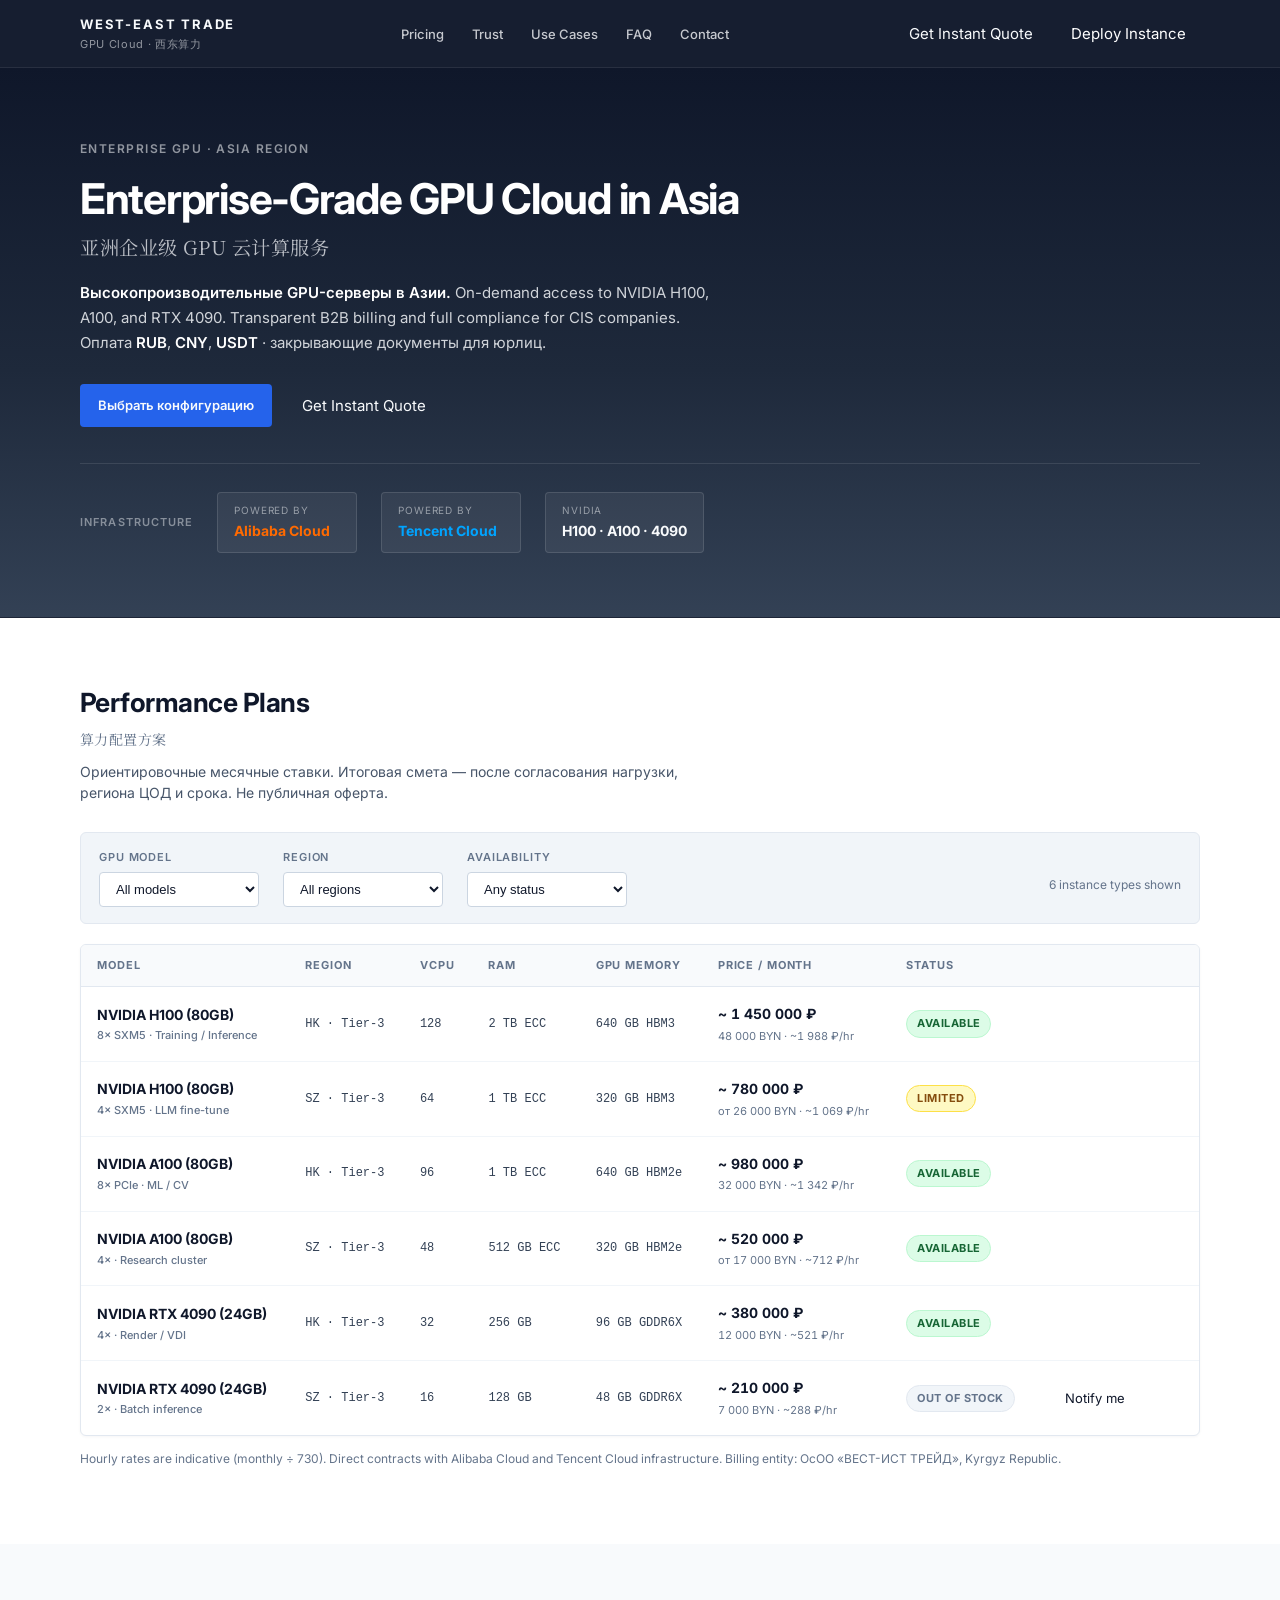
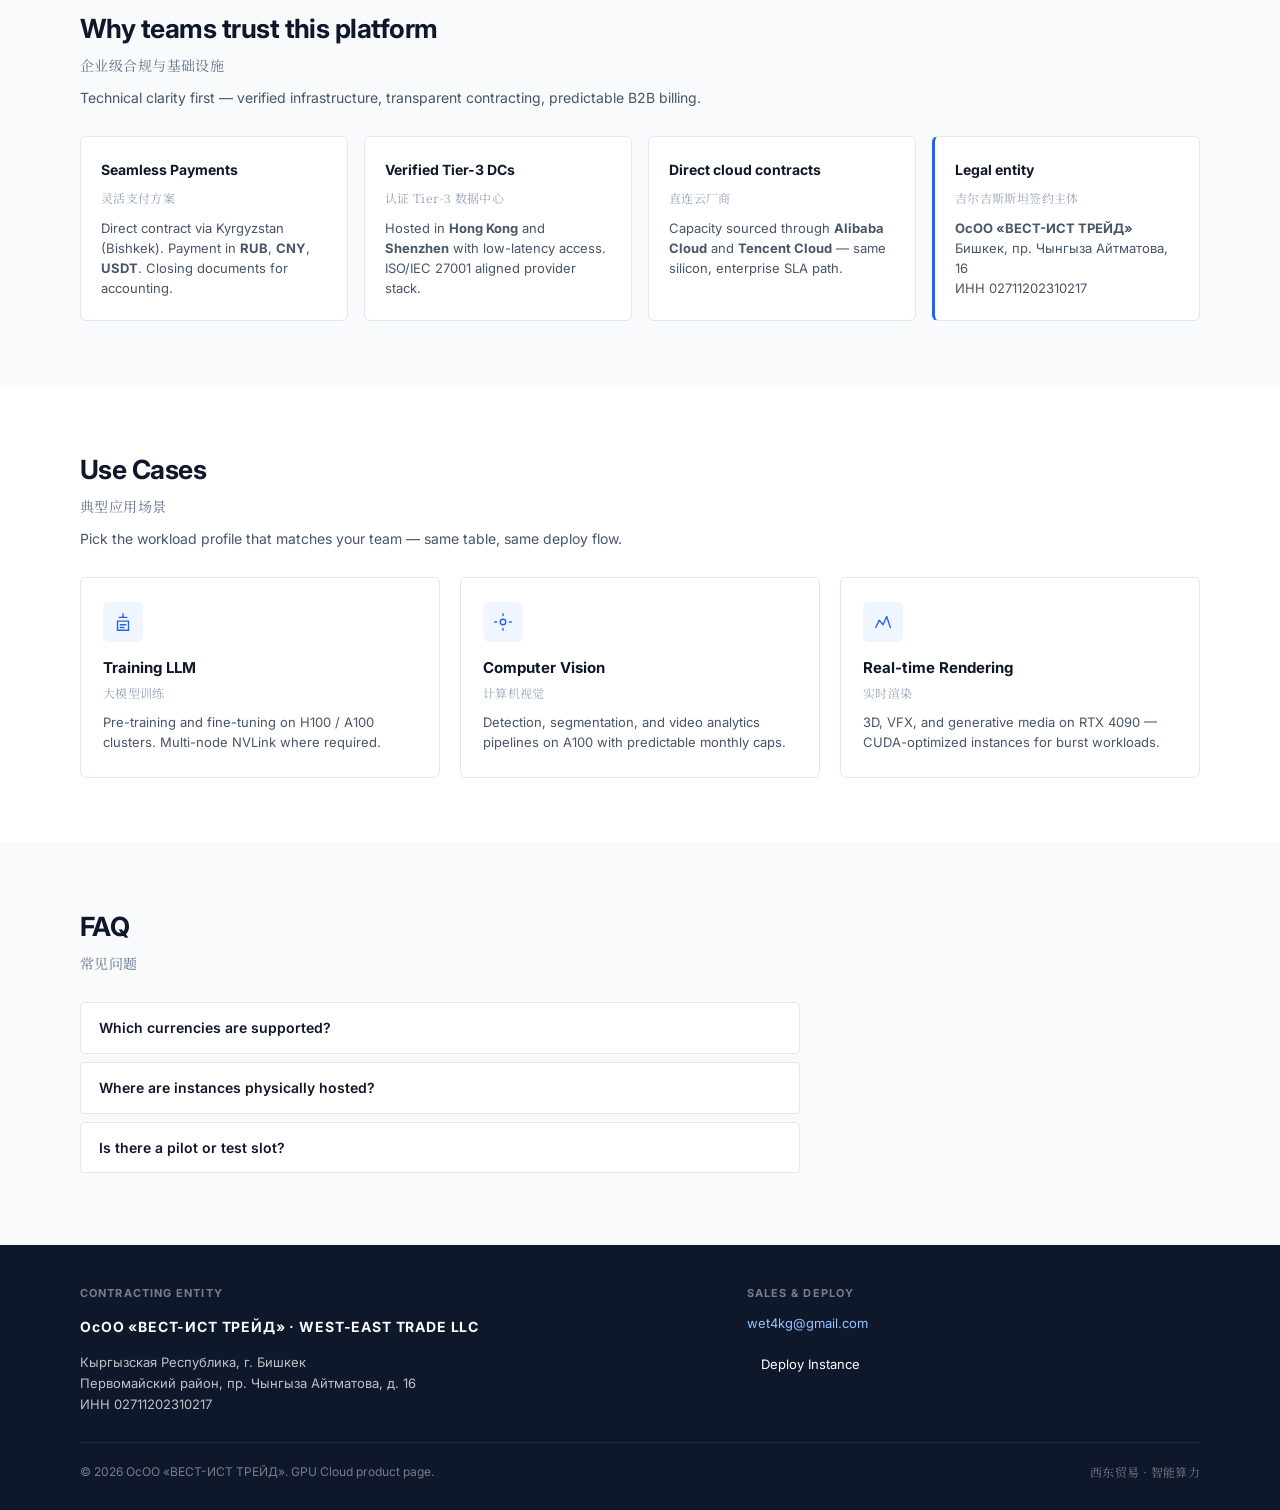
==== commit f478f9f8: "GPU: изолированный B2B-лендинг — таблица тарифов, фильтры, trust, Deploy Instance Co-authored-by: Cu" ====
--- a/gpu-servers/index.html
+++ b/gpu-servers/index.html
@@ -3,353 +3,466 @@
 <head>
   <meta charset="UTF-8">
   <meta name="viewport" content="width=device-width, initial-scale=1">
-  <title>Аренда GPU-серверов — ВЕСТ-ИСТ ТРЕЙД (Alibaba Cloud, Tencent Cloud)</title>
-  <meta name="description" content="Аренда GPU-серверов — ВЕСТ-ИСТ ТРЕЙД: Alibaba Cloud, Tencent Cloud, NVIDIA H100, A100, RTX 4090. Оплата RUB и BYN для компаний из СНГ, документы для бухгалтерии.">
-  <meta name="keywords" content="GPU, H100, A100, RTX 4090, Alibaba Cloud, Tencent Cloud, аренда сервера, BYN, RUB">
+  <title>Enterprise GPU Cloud in Asia — WEST-EAST TRADE</title>
+  <meta name="description" content="On-demand NVIDIA H100, A100, RTX 4090 in Tier-3 data centers (Hong Kong, Shenzhen). B2B billing RUB, CNY, USDT. Contract via ОсОО «ВЕСТ-ИСТ ТРЕЙД», Bishkek.">
   <meta name="robots" content="index,follow">
   <link rel="canonical" href="https://apodelenko-ctrl.github.io/wet-kyrgyzstan/gpu-servers/">
   <link rel="preconnect" href="https://fonts.googleapis.com">
   <link rel="preconnect" href="https://fonts.gstatic.com" crossorigin>
-  <link href="https://fonts.googleapis.com/css2?family=Inter:wght@400;500;600;700;800&family=Noto+Serif+SC:wght@400;600&display=swap" rel="stylesheet">
-  <link rel="stylesheet" href="../style.css">
+  <link href="https://fonts.googleapis.com/css2?family=Inter:wght@400;500;600;700&family=Noto+Serif+SC:wght@400;600&display=swap" rel="stylesheet">
+  <link rel="stylesheet" href="gpu.css">
 </head>
-<body class="gpu-subpage">
-
-<header class="site-header">
-  <div class="container nav">
-    <a href="../" class="logo">ВЕСТ-ИСТ ТРЕЙД <span class="cn-mark">西东贸易</span></a>
-    <nav class="nav-links nav-links--tickets">
-      <a href="../index.html#about">О компании</a>
-      <a href="../index.html#roles">Две роли</a>
-      <a href="../index.html#services">Услуги</a>
-      <a href="../index.html#directions">Направления</a>
-      <a href="../index.html#media">PR и медиа</a>
-      <a href="../index.html#geography">География</a>
-      <a href="../logistics/">Логистика</a>
-      <a href="./" class="nav-link-gpu">GPU-серверы</a>
-      <a href="../tickets/" class="nav-link-tickets">Купить билет</a>
-      <a href="#contacts">Контакты</a>
+<body class="gpu-landing">
+
+<header class="gpu-header">
+  <div class="gpu-wrap gpu-header-inner">
+    <a href="#top" class="gpu-brand">
+      <span class="gpu-brand-name">WEST-EAST TRADE</span>
+      <span class="gpu-brand-product">GPU Cloud · 西东算力</span>
+    </a>
+    <nav class="gpu-nav" id="gpu-nav" aria-label="GPU product">
+      <a href="#pricing">Pricing</a>
+      <a href="#trust">Trust</a>
+      <a href="#use-cases">Use Cases</a>
+      <a href="#faq">FAQ</a>
+      <a href="#contact">Contact</a>
     </nav>
-    <button class="nav-toggle" aria-label="Меню" onclick="document.querySelector('.nav-links').classList.toggle('open')">
-      <svg viewBox="0 0 24 24" fill="none" width="20" height="20"><path d="M3 6h18M3 12h18M3 18h18" stroke="currentColor" stroke-width="2" stroke-linecap="round"/></svg>
-    </button>
+    <div class="gpu-header-actions">
+      <button type="button" class="gpu-btn gpu-btn-ghost gpu-btn-sm" data-open-quote>Get Instant Quote</button>
+      <button type="button" class="gpu-btn gpu-btn-primary gpu-btn-sm" data-open-deploy>Deploy Instance</button>
+      <button type="button" class="gpu-menu-toggle" aria-label="Menu" aria-expanded="false" id="gpu-menu-toggle">
+        <svg width="22" height="22" viewBox="0 0 24 24" fill="none"><path d="M4 7h16M4 12h16M4 17h16" stroke="currentColor" stroke-width="2" stroke-linecap="round"/></svg>
+      </button>
+    </div>
   </div>
 </header>
 
-<section class="hero hero--gpu" id="top" aria-label="Аренда GPU-серверов">
-  <div class="hero-watermark" aria-hidden="true">智</div>
-  <div class="container hero-content">
-    <div class="hero-grid">
-      <div class="hero-copy">
-        <p class="hero-eyebrow">
-          GPU compute · Дата-центры Азии
-          <span class="cn-tag cn">智能算力</span>
-        </p>
-        <h1><span class="accent">Аренда GPU-серверов</span> в крупнейших дата-центрах Китая и Гонконга</h1>
-        <p class="hero-sub-cn cn">阿里云 · 腾讯云 · NVIDIA</p>
-        <p class="hero-lead">
-          Прямой доступ к мощностям Alibaba Cloud и Tencent Cloud (NVIDIA H100, A100, RTX 4090). Легальная оплата в RUB и BYN для компаний из СНГ — без скрытых комиссий и с закрывающими документами для бухгалтерии. Оформляется как сервис единого подрядчика — <strong>ОсОО «ВЕСТ-ИСТ ТРЕЙД»</strong> (Кыргызстан, г.&nbsp;Бишкек) — наряду с торговлей, логистикой и выставками.
-        </p>
-        <div class="hero-logistics-strip" aria-hidden="true">
-          <span class="hero-route-icon">
-            <svg viewBox="0 0 24 24" fill="none"><rect x="4" y="4" width="16" height="12" rx="1" stroke="currentColor" stroke-width="1.45"/><path d="M8 20h8M12 16v4" stroke="currentColor" stroke-width="1.45" stroke-linecap="round"/></svg>
-          </span>
-          <span class="hero-route-pill">Alibaba Cloud</span>
-          <span class="hero-route-arrow">·</span>
-          <span class="hero-route-pill">Tencent Cloud</span>
-          <span class="hero-route-arrow">·</span>
-          <span class="hero-route-pill">NVIDIA / Tier-3</span>
-        </div>
-        <div class="hero-cta">
-          <button type="button" class="btn btn-primary btn-arrow" data-open-request-modal>Рассчитать стоимость</button>
-          <a class="btn btn-ghost btn-arrow" href="#gpu-plans">Смотреть конфигурации</a>
-        </div>
+<section class="gpu-hero" id="top">
+  <div class="gpu-wrap">
+    <p class="gpu-hero-eyebrow">Enterprise GPU · Asia Region</p>
+    <h1>Enterprise-Grade GPU Cloud in Asia</h1>
+    <p class="gpu-hero-cn cn">亚洲企业级 GPU 云计算服务</p>
+    <p class="gpu-hero-sub">
+      <strong>Высокопроизводительные GPU-серверы в Азии.</strong> On-demand access to NVIDIA H100, A100, and RTX&nbsp;4090.
+      Transparent B2B billing and full compliance for CIS companies. Оплата <strong>RUB</strong>, <strong>CNY</strong>, <strong>USDT</strong> · закрывающие документы для юрлиц.
+    </p>
+    <div class="gpu-hero-cta">
+      <a class="gpu-btn gpu-btn-primary" href="#pricing">Выбрать конфигурацию</a>
+      <button type="button" class="gpu-btn gpu-btn-ghost" data-open-quote>Get Instant Quote</button>
+    </div>
+    <div class="gpu-powered">
+      <span class="gpu-powered-label">Infrastructure</span>
+      <div class="gpu-partner-badge gpu-partner-badge--ali">
+        <span>Powered by</span>
+        <span>Alibaba Cloud</span>
+      </div>
+      <div class="gpu-partner-badge gpu-partner-badge--tc">
+        <span>Powered by</span>
+        <span>Tencent Cloud</span>
+      </div>
+      <div class="gpu-partner-badge">
+        <span>NVIDIA</span>
+        <span>H100 · A100 · 4090</span>
       </div>
     </div>
   </div>
-  <p class="hero-photo-credit">Фото стойки · <a href="https://unsplash.com/photos/a-rack-of-servers-in-a-server-room-2JJ3wBHu4_0?utm_source=west_east_trade&amp;utm_medium=referral" target="_blank" rel="noopener noreferrer">Unsplash</a></p>
 </section>
 
 <main>
-  <section class="section section-paper">
-    <div class="container">
-      <p class="eyebrow">Преимущества <span class="cn-tag cn">优势</span></p>
-      <h2>Почему мы</h2>
-      <hr class="rule-gold">
-      <p class="lead">
-        ОсОО «ВЕСТ-ИСТ ТРЕЙД» объединяет азиатскую инфраструктуру Tier-3 с понятным контрактом и расчётами для резидентов РФ и РБ.
-      </p>
-      <div class="gpu-why-grid">
-        <div class="geo-card hub">
-          <h3 class="gpu-why-h3">Обход ограничений</h3>
-          <p class="geo-body" style="margin:0">
-            Бесперебойная оплата корпоративными картами и банковскими переводами из РФ и РБ. Подготовим закрывающие документы для вашего учёта.
-          </p>
-        </div>
-        <div class="geo-card">
-          <h3 class="gpu-why-h3">Азиатская инфраструктура</h3>
-          <p class="geo-body" style="margin:0">
-            Серверы в сертифицированных дата-центрах Гонконга и Шэньчжэня у лидеров рынка облачных вычислений — Alibaba и Tencent.
-          </p>
-        </div>
-        <div class="geo-card">
-          <h3 class="gpu-why-h3">Доступность железа</h3>
-          <p class="geo-body" style="margin:0">
-            Современные ускорители, включая конфигурации на базе NVIDIA H100, без многомесячных ожиданий, типичных у западных поставщиков.
-          </p>
-        </div>
-      </div>
+  <section class="gpu-section gpu-section--white" id="pricing">
+    <div class="gpu-wrap">
+      <div class="gpu-section-head">
+        <h2>Performance Plans</h2>
+        <p class="cn">算力配置方案</p>
+        <p>Ориентировочные месячные ставки. Итоговая смета — после согласования нагрузки, региона ЦОД и срока. Не публичная оферта.</p>
+      </div>
+
+      <div class="gpu-filters" role="search" aria-label="Filter instances">
+        <div class="gpu-filter">
+          <label for="gpu-filter-model">GPU Model</label>
+          <select id="gpu-filter-model">
+            <option value="all">All models</option>
+            <option value="h100">NVIDIA H100</option>
+            <option value="a100">NVIDIA A100</option>
+            <option value="4090">NVIDIA RTX 4090</option>
+          </select>
+        </div>
+        <div class="gpu-filter">
+          <label for="gpu-filter-region">Region</label>
+          <select id="gpu-filter-region">
+            <option value="all">All regions</option>
+            <option value="hk">Hong Kong</option>
+            <option value="sz">Shenzhen</option>
+          </select>
+        </div>
+        <div class="gpu-filter">
+          <label for="gpu-filter-status">Availability</label>
+          <select id="gpu-filter-status">
+            <option value="all">Any status</option>
+            <option value="available">Available only</option>
+          </select>
+        </div>
+        <p class="gpu-filter-hint"><span id="gpu-row-count">6</span> instance types shown</p>
+      </div>
+
+      <div class="gpu-table-wrap">
+        <table class="gpu-table" id="gpu-pricing-table">
+          <thead>
+            <tr>
+              <th>Model</th>
+              <th>Region</th>
+              <th>vCPU</th>
+              <th>RAM</th>
+              <th>GPU Memory</th>
+              <th>Price / Month</th>
+              <th>Status</th>
+              <th></th>
+            </tr>
+          </thead>
+          <tbody>
+            <tr data-model="h100" data-region="hk" data-status="available">
+              <td>
+                <span class="gpu-model">NVIDIA H100 (80GB)</span>
+                <span class="gpu-model-sub">8× SXM5 · Training / Inference</span>
+              </td>
+              <td class="gpu-mono">HK · Tier-3</td>
+              <td class="gpu-mono num">128</td>
+              <td class="gpu-mono num">2 TB ECC</td>
+              <td class="gpu-mono num">640 GB HBM3</td>
+              <td class="gpu-price-cell num">
+                <strong>~ 1 450 000 ₽</strong>
+                <span>48 000 BYN · ~1 988 ₽/hr</span>
+              </td>
+              <td><span class="gpu-badge gpu-badge--ok">Available</span></td>
+              <td><button type="button" class="gpu-btn gpu-btn-primary gpu-btn-sm" data-deploy="NVIDIA H100 (80GB) · HK 8×">Deploy Instance</button></td>
+            </tr>
+            <tr data-model="h100" data-region="sz" data-status="available">
+              <td>
+                <span class="gpu-model">NVIDIA H100 (80GB)</span>
+                <span class="gpu-model-sub">4× SXM5 · LLM fine-tune</span>
+              </td>
+              <td class="gpu-mono">SZ · Tier-3</td>
+              <td class="gpu-mono num">64</td>
+              <td class="gpu-mono num">1 TB ECC</td>
+              <td class="gpu-mono num">320 GB HBM3</td>
+              <td class="gpu-price-cell num">
+                <strong>~ 780 000 ₽</strong>
+                <span>от 26 000 BYN · ~1 069 ₽/hr</span>
+              </td>
+              <td><span class="gpu-badge gpu-badge--low">Limited</span></td>
+              <td><button type="button" class="gpu-btn gpu-btn-primary gpu-btn-sm" data-deploy="NVIDIA H100 (80GB) · SZ 4×">Deploy Instance</button></td>
+            </tr>
+            <tr data-model="a100" data-region="hk" data-status="available">
+              <td>
+                <span class="gpu-model">NVIDIA A100 (80GB)</span>
+                <span class="gpu-model-sub">8× PCIe · ML / CV</span>
+              </td>
+              <td class="gpu-mono">HK · Tier-3</td>
+              <td class="gpu-mono num">96</td>
+              <td class="gpu-mono num">1 TB ECC</td>
+              <td class="gpu-mono num">640 GB HBM2e</td>
+              <td class="gpu-price-cell num">
+                <strong>~ 980 000 ₽</strong>
+                <span>32 000 BYN · ~1 342 ₽/hr</span>
+              </td>
+              <td><span class="gpu-badge gpu-badge--ok">Available</span></td>
+              <td><button type="button" class="gpu-btn gpu-btn-primary gpu-btn-sm" data-deploy="NVIDIA A100 (80GB) · HK 8×">Deploy Instance</button></td>
+            </tr>
+            <tr data-model="a100" data-region="sz" data-status="available">
+              <td>
+                <span class="gpu-model">NVIDIA A100 (80GB)</span>
+                <span class="gpu-model-sub">4× · Research cluster</span>
+              </td>
+              <td class="gpu-mono">SZ · Tier-3</td>
+              <td class="gpu-mono num">48</td>
+              <td class="gpu-mono num">512 GB ECC</td>
+              <td class="gpu-mono num">320 GB HBM2e</td>
+              <td class="gpu-price-cell num">
+                <strong>~ 520 000 ₽</strong>
+                <span>от 17 000 BYN · ~712 ₽/hr</span>
+              </td>
+              <td><span class="gpu-badge gpu-badge--ok">Available</span></td>
+              <td><button type="button" class="gpu-btn gpu-btn-primary gpu-btn-sm" data-deploy="NVIDIA A100 (80GB) · SZ 4×">Deploy Instance</button></td>
+            </tr>
+            <tr data-model="4090" data-region="hk" data-status="available">
+              <td>
+                <span class="gpu-model">NVIDIA RTX 4090 (24GB)</span>
+                <span class="gpu-model-sub">4× · Render / VDI</span>
+              </td>
+              <td class="gpu-mono">HK · Tier-3</td>
+              <td class="gpu-mono num">32</td>
+              <td class="gpu-mono num">256 GB</td>
+              <td class="gpu-mono num">96 GB GDDR6X</td>
+              <td class="gpu-price-cell num">
+                <strong>~ 380 000 ₽</strong>
+                <span>12 000 BYN · ~521 ₽/hr</span>
+              </td>
+              <td><span class="gpu-badge gpu-badge--ok">Available</span></td>
+              <td><button type="button" class="gpu-btn gpu-btn-primary gpu-btn-sm" data-deploy="NVIDIA RTX 4090 (24GB) · HK 4×">Deploy Instance</button></td>
+            </tr>
+            <tr data-model="4090" data-region="sz" data-status="no">
+              <td>
+                <span class="gpu-model">NVIDIA RTX 4090 (24GB)</span>
+                <span class="gpu-model-sub">2× · Batch inference</span>
+              </td>
+              <td class="gpu-mono">SZ · Tier-3</td>
+              <td class="gpu-mono num">16</td>
+              <td class="gpu-mono num">128 GB</td>
+              <td class="gpu-mono num">48 GB GDDR6X</td>
+              <td class="gpu-price-cell num">
+                <strong>~ 210 000 ₽</strong>
+                <span>7 000 BYN · ~288 ₽/hr</span>
+              </td>
+              <td><span class="gpu-badge gpu-badge--no">Out of stock</span></td>
+              <td><button type="button" class="gpu-btn gpu-btn-outline gpu-btn-sm" disabled aria-disabled="true">Notify me</button></td>
+            </tr>
+          </tbody>
+        </table>
+      </div>
+      <p class="gpu-table-note">Hourly rates are indicative (monthly ÷ 730). Direct contracts with Alibaba Cloud and Tencent Cloud infrastructure. Billing entity: ОсОО «ВЕСТ-ИСТ ТРЕЙД», Kyrgyz Republic.</p>
     </div>
   </section>
 
-  <section class="section" id="gpu-plans">
-    <div class="container">
-      <p class="eyebrow">Тарифы <span class="cn-tag cn">价格</span></p>
-      <h2>Тарифы и конфигурации</h2>
-      <hr class="rule-gold">
-      <p class="lead">
-        Ориентировочные ежемесячные ставки при аренде под задачу; итоговая смета — после согласования нагрузки и срока.
-      </p>
-      <div class="gpu-plans-grid">
-        <article class="role-card">
-          <p class="geo-tag">Флагман ИИ</p>
-          <h3>NVIDIA H100 (80GB)</h3>
-          <p class="lead">Для обучения крупных языковых моделей и высоконагруженного инференса.</p>
-          <div class="gpu-spec">GPU: NVIDIA H100 80GB SXM5<br>RAM: до 2 TB ECC<br>Сеть: до 100 Gbps</div>
-          <p class="gpu-price-label">Ориентир</p>
-          <p class="gpu-price-line">от 48 000 BYN / мес</p>
-          <p class="gpu-price-note">~ от 1 450 000 ₽ / мес</p>
-          <div class="gpu-card-cta">
-            <button type="button" class="btn btn-primary btn-arrow" data-open-request-modal>Запросить сервер</button>
+  <section class="gpu-section" id="trust">
+    <div class="gpu-wrap">
+      <div class="gpu-section-head">
+        <h2>Why teams trust this platform</h2>
+        <p class="cn">企业级合规与基础设施</p>
+        <p>Technical clarity first — verified infrastructure, transparent contracting, predictable B2B billing.</p>
+      </div>
+      <div class="gpu-trust-grid">
+        <div class="gpu-trust-card">
+          <h3>Seamless Payments</h3>
+          <p class="cn">灵活支付方案</p>
+          <p>Direct contract via Kyrgyzstan (Bishkek). Payment in <strong>RUB</strong>, <strong>CNY</strong>, <strong>USDT</strong>. Closing documents for accounting.</p>
+        </div>
+        <div class="gpu-trust-card">
+          <h3>Verified Tier-3 DCs</h3>
+          <p class="cn">认证 Tier-3 数据中心</p>
+          <p>Hosted in <strong>Hong Kong</strong> and <strong>Shenzhen</strong> with low-latency access. ISO/IEC 27001 aligned provider stack.</p>
+        </div>
+        <div class="gpu-trust-card">
+          <h3>Direct cloud contracts</h3>
+          <p class="cn">直连云厂商</p>
+          <p>Capacity sourced through <strong>Alibaba Cloud</strong> and <strong>Tencent Cloud</strong> — same silicon, enterprise SLA path.</p>
+        </div>
+        <div class="gpu-trust-card gpu-trust-card--legal">
+          <h3>Legal entity</h3>
+          <p class="cn">吉尔吉斯斯坦签约主体</p>
+          <p><strong>ОсОО «ВЕСТ-ИСТ ТРЕЙД»</strong><br>Бишкек, пр. Чынгыза Айтматова, 16<br>ИНН 02711202310217</p>
+        </div>
+      </div>
+    </div>
+  </section>
+
+  <section class="gpu-section gpu-section--white" id="use-cases">
+    <div class="gpu-wrap">
+      <div class="gpu-section-head">
+        <h2>Use Cases</h2>
+        <p class="cn">典型应用场景</p>
+        <p>Pick the workload profile that matches your team — same table, same deploy flow.</p>
+      </div>
+      <div class="gpu-cases-grid">
+        <article class="gpu-case">
+          <div class="gpu-case-icon" aria-hidden="true">
+            <svg viewBox="0 0 24 24" fill="none"><path d="M12 3v4M8 7h8M6 11h12v10H6z" stroke="currentColor" stroke-width="1.5" stroke-linecap="round"/><path d="M9 15h6M9 18h4" stroke="currentColor" stroke-width="1.5" stroke-linecap="round"/></svg>
           </div>
+          <h3>Training LLM</h3>
+          <p class="cn">大模型训练</p>
+          <p>Pre-training and fine-tuning on H100 / A100 clusters. Multi-node NVLink where required.</p>
         </article>
-        <article class="role-card">
-          <p class="geo-tag">ML · CV</p>
-          <h3>NVIDIA A100 (80GB)</h3>
-          <p class="lead">Универсальная платформа для машинного обучения, Computer Vision и научных расчётов.</p>
-          <div class="gpu-spec">GPU: NVIDIA A100 80GB<br>RAM: до 1 TB ECC<br>Сеть: до 25–100 Gbps</div>
-          <p class="gpu-price-label">Ориентир</p>
-          <p class="gpu-price-line">от 32 000 BYN / мес</p>
-          <p class="gpu-price-note">~ от 980 000 ₽ / мес</p>
-          <div class="gpu-card-cta">
-            <button type="button" class="btn btn-primary btn-arrow" data-open-request-modal>Запросить сервер</button>
+        <article class="gpu-case">
+          <div class="gpu-case-icon" aria-hidden="true">
+            <svg viewBox="0 0 24 24" fill="none"><circle cx="12" cy="12" r="3" stroke="currentColor" stroke-width="1.5"/><path d="M12 3v2M12 19v2M3 12h2M19 12h2" stroke="currentColor" stroke-width="1.5" stroke-linecap="round"/></svg>
           </div>
+          <h3>Computer Vision</h3>
+          <p class="cn">计算机视觉</p>
+          <p>Detection, segmentation, and video analytics pipelines on A100 with predictable monthly caps.</p>
         </article>
-        <article class="role-card">
-          <p class="geo-tag">Рендер · данные</p>
-          <h3>NVIDIA RTX 4090 (24GB)</h3>
-          <p class="lead">Для 3D-рендеринга, видеопродакшена и аналитики данных с ускорением на CUDA.</p>
-          <div class="gpu-spec">GPU: NVIDIA RTX 4090 24GB<br>RAM: до 256 GB<br>NVMe: до 8 TB</div>
-          <p class="gpu-price-label">Ориентир</p>
-          <p class="gpu-price-line">от 12 000 BYN / мес</p>
-          <p class="gpu-price-note">~ от 380 000 ₽ / мес</p>
-          <div class="gpu-card-cta">
-            <button type="button" class="btn btn-primary btn-arrow" data-open-request-modal>Запросить сервер</button>
+        <article class="gpu-case">
+          <div class="gpu-case-icon" aria-hidden="true">
+            <svg viewBox="0 0 24 24" fill="none"><path d="M4 18l4-8 4 5 4-9 4 12" stroke="currentColor" stroke-width="1.5" stroke-linecap="round" stroke-linejoin="round"/></svg>
           </div>
+          <h3>Real-time Rendering</h3>
+          <p class="cn">实时渲染</p>
+          <p>3D, VFX, and generative media on RTX 4090 — CUDA-optimized instances for burst workloads.</p>
         </article>
       </div>
     </div>
   </section>
 
-  <section class="section section-paper">
-    <div class="container">
-      <p class="eyebrow">Сценарии <span class="cn-tag cn">场景</span></p>
-      <h2>Для каких задач подходят наши серверы</h2>
-      <hr class="rule-gold">
-      <p class="lead">
-        Единая платформа для команд data science, продакшена и R&amp;D — с предсказуемой стоимостью и инженерным сопровождением.
-      </p>
-      <div class="gpu-why-grid">
-        <div class="geo-card hub">
-          <h3 class="gpu-why-h3">Обучение нейросетей</h3>
-          <p class="geo-body" style="margin:0">
-            LLM, Computer Vision, рекомендательные системы и дообучение моделей на корпоративных данных.
-          </p>
-        </div>
-        <div class="geo-card">
-          <h3 class="gpu-why-h3">3D-рендеринг и видео</h3>
-          <p class="geo-body" style="margin:0">
-            Распределённый рендер, постпродакшн, генеративный контент и тяжёлые визуальные пайплайны.
-          </p>
-        </div>
-        <div class="geo-card">
-          <h3 class="gpu-why-h3">Big Data и вычисления</h3>
-          <p class="geo-body" style="margin:0">
-            Высоконагруженные симуляции, пакетная обработка данных и вычислительная химия / биоинформатика.
-          </p>
-        </div>
-      </div>
-    </div>
-  </section>
-
-  <section class="section">
-    <div class="container">
-      <p class="eyebrow">FAQ <span class="cn-tag cn">问答</span></p>
-      <h2>Частые вопросы</h2>
-      <hr class="rule-gold">
-      <p class="lead" style="max-width:720px">Кратко о деньгах, локациях и тестовом доступе. Подробности — в коммерческом предложении после заявки.</p>
-      <div class="gpu-faq-list">
-        <details class="gpu-details">
-          <summary>В какой валюте я могу оплатить?</summary>
-          <p class="gpu-details-body">Принимаем RUB, BYN, а также расчёты в CNY и USDT по согласованию с финансовой службой. Условия и договор фиксируются до старта сервиса.</p>
+  <section class="gpu-section" id="faq">
+    <div class="gpu-wrap">
+      <div class="gpu-section-head">
+        <h2>FAQ</h2>
+        <p class="cn">常见问题</p>
+      </div>
+      <div class="gpu-faq">
+        <details>
+          <summary>Which currencies are supported?</summary>
+          <p>We accept RUB, BYN, CNY, and USDT by agreement. Terms are fixed in the contract before service start.</p>
         </details>
-        <details class="gpu-details">
-          <summary>Где физически находятся серверы?</summary>
-          <p class="gpu-details-body">Вычислительные мощности размещаются в дата-центрах Гонконга и материкового Китая (в т.ч. регион Большого залива). Инфраструктура поставщиков сертифицирована по ISO/IEC 27001 и отраслевым стандартам облачной безопасности.</p>
+        <details>
+          <summary>Where are instances physically hosted?</summary>
+          <p>Hong Kong and mainland China (Greater Bay Area). Provider facilities meet ISO/IEC 27001 and cloud security baselines.</p>
         </details>
-        <details class="gpu-details">
-          <summary>Есть ли тестовый период?</summary>
-          <p class="gpu-details-body">Да. Для юридических лиц после проверки документов мы можем выделить ограниченный тестовый доступ или пилотный слот для проверки производительности под вашу нагрузку.</p>
+        <details>
+          <summary>Is there a pilot or test slot?</summary>
+          <p>Yes — for verified legal entities we can provision a limited test instance or pilot node after KYC.</p>
         </details>
       </div>
-    </div>
-  </section>
-
-  <section class="section section-slate" id="gpu-request">
-    <div class="container" style="max-width:640px">
-      <p class="eyebrow">Заявка <span class="cn-tag cn">提交</span></p>
-      <h2>Оставьте заявку</h2>
-      <hr class="rule-gold">
-      <p class="lead" style="margin-top:1rem;font-size:1rem">Наш инженер подберёт оптимальную конфигурацию под вашу задачу и подготовит коммерческое предложение в выбранной валюте.</p>
-      <form class="request-form gpu-lead-form" action="https://formsubmit.co/wet4kg@gmail.com" method="POST">
-        <input type="hidden" name="_subject" value="ВЕСТ-ИСТ ТРЕЙД — GPU, заявка с сайта">
-        <input type="hidden" name="_captcha" value="false">
-        <input type="hidden" name="_next" id="gpu-inline-next" value="">
-        <label class="request-field">
-          <span class="request-label">Имя</span>
-          <input type="text" name="full_name" required autocomplete="name" placeholder="Иван Иванов">
-        </label>
-        <label class="request-field">
-          <span class="request-label">Email</span>
-          <input type="email" name="email" required autocomplete="email" placeholder="you@company.com">
-        </label>
-        <label class="request-field">
-          <span class="request-label">Telegram / WhatsApp</span>
-          <input type="text" name="messenger" autocomplete="tel" placeholder="@username">
-        </label>
-        <label class="request-field">
-          <span class="request-label">Название компании</span>
-          <input type="text" name="company" required autocomplete="organization" placeholder="ООО «…»">
-        </label>
-        <label class="request-field">
-          <span class="request-label">Описание задачи / требуемый GPU</span>
-          <textarea name="message" required rows="5" placeholder="Задача, срок, желаемая конфигурация"></textarea>
-        </label>
-        <button type="submit" class="btn btn-primary request-submit">Отправить запрос</button>
-      </form>
     </div>
   </section>
 </main>
 
-<footer class="footer footer--compact" id="contacts">
-  <div class="footer-intro">
-    <div class="container">
-      <p class="footer-intro-title">ВЕСТ-ИСТ ТРЕЙД</p>
-      <p class="footer-intro-text">
-        Аренда GPU (Alibaba Cloud, Tencent Cloud) — те же площадки и конфигурации; контракт и расчёты через оператора в Кыргызстане.
-      </p>
-    </div>
-  </div>
-  <div class="container">
-    <div class="footer-grid footer-grid--compact">
+<footer class="gpu-footer" id="contact">
+  <div class="gpu-wrap">
+    <div class="gpu-footer-grid">
       <div>
-        <h4>Компания</h4>
-        <p class="footer-brand">ОсОО «ВЕСТ-ИСТ ТРЕЙД»</p>
-        <p class="footer-cn cn">西东贸易</p>
-        <p class="footer-addr">
-          Кыргызская Республика<br>
-          г. Бишкек, Первомайский район, пр. Чынгыза Айтматова, д. 16<br>
+        <h4>Contracting entity</h4>
+        <p class="gpu-footer-brand">ОсОО «ВЕСТ-ИСТ ТРЕЙД» · WEST-EAST TRADE LLC</p>
+        <p style="margin:10px 0 0;line-height:1.6">
+          Кыргызская Республика, г. Бишкек<br>
+          Первомайский район, пр. Чынгыза Айтматова, д. 16<br>
           ИНН 02711202310217
         </p>
       </div>
       <div>
-        <h4>Контакт</h4>
-        <p>
+        <h4>Sales &amp; deploy</h4>
+        <p style="margin:0;line-height:1.7">
           <a href="mailto:wet4kg@gmail.com">wet4kg@gmail.com</a><br>
-          <span class="footer-region">Бишкек · Китай и Азия — операции</span>
+          <button type="button" class="gpu-btn gpu-btn-primary gpu-btn-sm" style="margin-top:12px" data-open-deploy>Deploy Instance</button>
         </p>
       </div>
-      <div>
-        <h4>Разделы</h4>
-        <ul>
-          <li><a href="../">Главная</a></li>
-          <li><a href="../logistics/">Логистика</a></li>
-          <li><a href="./">GPU-серверы</a></li>
-          <li><a href="../tickets/">Выставки / билеты</a></li>
-        </ul>
-      </div>
-    </div>
-    <p class="footer-tagline footer-tagline-below">Информация на сайте не является публичной офертой.</p>
-    <div class="footer-bottom">
-      <span>&copy; <span id="year"></span> ОсОО «ВЕСТ-ИСТ ТРЕЙД», Кыргызская Республика.</span>
-      <span class="cn">西东贸易 · Единый оператор</span>
+    </div>
+    <div class="gpu-footer-bottom">
+      <span>&copy; <span id="gpu-year"></span> ОсОО «ВЕСТ-ИСТ ТРЕЙД». GPU Cloud product page.</span>
+      <span class="cn">西东贸易 · 智能算力</span>
     </div>
   </div>
 </footer>
 
-<div class="request-modal" id="request-modal" hidden data-request-modal>
-  <button type="button" class="request-modal-backdrop" tabindex="-1" aria-label="Закрыть" data-close-modal></button>
-  <div class="request-modal-panel" role="dialog" aria-modal="true" aria-labelledby="request-modal-title">
-    <button type="button" class="request-modal-close" aria-label="Закрыть" data-close-modal>&times;</button>
-    <h2 id="request-modal-title" class="request-modal-title">Запросить сервер</h2>
-    <p class="request-modal-lead">Укажите конфигурацию и контакт — подготовим коммерческое предложение.</p>
-    <form class="request-form" action="https://formsubmit.co/wet4kg@gmail.com" method="POST">
-      <input type="hidden" name="_subject" value="ВЕСТ-ИСТ ТРЕЙД — GPU, модальная заявка">
+<div class="gpu-modal" id="gpu-modal" hidden>
+  <button type="button" class="gpu-modal-backdrop" tabindex="-1" aria-label="Close" data-close-modal></button>
+  <div class="gpu-modal-panel" role="dialog" aria-modal="true" aria-labelledby="gpu-modal-title">
+    <button type="button" class="gpu-modal-close" aria-label="Close" data-close-modal>&times;</button>
+    <h2 id="gpu-modal-title">Deploy Instance</h2>
+    <p class="gpu-modal-lead" id="gpu-modal-lead">Submit configuration — we respond with provisioning timeline and commercial terms.</p>
+    <form class="gpu-form" action="https://formsubmit.co/wet4kg@gmail.com" method="POST">
+      <input type="hidden" name="_subject" value="GPU Cloud — Deploy / Quote request">
       <input type="hidden" name="_captcha" value="false">
-      <input type="hidden" name="_next" id="request-form-next" value="">
-      <label class="request-field">
-        <span class="request-label">Имя</span>
-        <input type="text" name="full_name" required autocomplete="name" placeholder="Иван Иванов">
+      <input type="hidden" name="_next" id="gpu-form-next" value="">
+      <label class="gpu-field">
+        <span>Instance / GPU</span>
+        <input type="text" name="instance" id="gpu-form-instance" required placeholder="NVIDIA H100 (80GB) · HK">
       </label>
-      <label class="request-field">
-        <span class="request-label">Email</span>
+      <label class="gpu-field">
+        <span>Company</span>
+        <input type="text" name="company" required autocomplete="organization" placeholder="Legal entity name">
+      </label>
+      <label class="gpu-field">
+        <span>Work email</span>
         <input type="email" name="email" required autocomplete="email" placeholder="you@company.com">
       </label>
-      <label class="request-field">
-        <span class="request-label">Telegram / WhatsApp</span>
-        <input type="text" name="messenger" autocomplete="tel" placeholder="@username">
+      <label class="gpu-field">
+        <span>Telegram / WhatsApp</span>
+        <input type="text" name="messenger" placeholder="@handle">
       </label>
-      <label class="request-field">
-        <span class="request-label">Название компании</span>
-        <input type="text" name="company" required autocomplete="organization" placeholder="ООО «…»">
+      <label class="gpu-field">
+        <span>Workload notes</span>
+        <textarea name="message" rows="4" placeholder="Duration, region preference, compliance requirements"></textarea>
       </label>
-      <label class="request-field">
-        <span class="request-label">Описание задачи / требуемый GPU</span>
-        <textarea name="message" required rows="5" placeholder="H100 / A100 / 4090, срок, нагрузка"></textarea>
-      </label>
-      <button type="submit" class="btn btn-primary request-submit">Отправить запрос</button>
+      <button type="submit" class="gpu-btn gpu-btn-primary" style="width:100%">Submit — Get Instant Quote</button>
     </form>
   </div>
 </div>
 
 <script>
-  document.getElementById('year').textContent = new Date().getFullYear();
-  (function () {
-    var modal = document.getElementById('request-modal');
-    var nextInput = document.getElementById('request-form-next');
-    var inlineNext = document.getElementById('gpu-inline-next');
-    var url = window.location.href.split('#')[0];
-    if (nextInput) nextInput.value = url;
-    if (inlineNext) inlineNext.value = url;
-    if (!modal) return;
-    function openModal() {
-      modal.hidden = false;
-      document.body.style.overflow = 'hidden';
-    }
-    function closeModal() {
-      modal.hidden = true;
-      document.body.style.overflow = '';
-    }
-    document.querySelectorAll('[data-open-request-modal]').forEach(function (btn) {
-      btn.addEventListener('click', openModal);
+(function () {
+  document.getElementById('gpu-year').textContent = new Date().getFullYear();
+
+  var modal = document.getElementById('gpu-modal');
+  var instanceInput = document.getElementById('gpu-form-instance');
+  var modalTitle = document.getElementById('gpu-modal-title');
+  var modalLead = document.getElementById('gpu-modal-lead');
+  var nextInput = document.getElementById('gpu-form-next');
+  if (nextInput) nextInput.value = window.location.href.split('#')[0];
+
+  function openModal(opts) {
+    opts = opts || {};
+    if (modalTitle) modalTitle.textContent = opts.title || 'Deploy Instance';
+    if (modalLead) modalLead.textContent = opts.lead || 'Submit configuration — we respond with provisioning timeline and commercial terms.';
+    if (instanceInput && opts.instance) instanceInput.value = opts.instance;
+    modal.hidden = false;
+    document.body.style.overflow = 'hidden';
+  }
+  function closeModal() {
+    modal.hidden = true;
+    document.body.style.overflow = '';
+  }
+
+  document.querySelectorAll('[data-open-deploy]').forEach(function (btn) {
+    btn.addEventListener('click', function () { openModal({ title: 'Deploy Instance' }); });
+  });
+  document.querySelectorAll('[data-open-quote]').forEach(function (btn) {
+    btn.addEventListener('click', function () {
+      openModal({ title: 'Get Instant Quote', lead: 'Describe your workload — we return pricing in your preferred currency.' });
     });
-    modal.querySelectorAll('[data-close-modal]').forEach(function (el) {
-      el.addEventListener('click', closeModal);
+  });
+  document.querySelectorAll('[data-deploy]').forEach(function (btn) {
+    btn.addEventListener('click', function () {
+      openModal({ instance: btn.getAttribute('data-deploy') || '', title: 'Deploy Instance' });
     });
-    document.addEventListener('keydown', function (e) {
-      if (e.key === 'Escape' && !modal.hidden) closeModal();
+  });
+  modal.querySelectorAll('[data-close-modal]').forEach(function (el) {
+    el.addEventListener('click', closeModal);
+  });
+  document.addEventListener('keydown', function (e) {
+    if (e.key === 'Escape' && !modal.hidden) closeModal();
+  });
+
+  var modelSel = document.getElementById('gpu-filter-model');
+  var regionSel = document.getElementById('gpu-filter-region');
+  var statusSel = document.getElementById('gpu-filter-status');
+  var countEl = document.getElementById('gpu-row-count');
+  var rows = document.querySelectorAll('#gpu-pricing-table tbody tr');
+
+  function applyFilters() {
+    var model = modelSel.value;
+    var region = regionSel.value;
+    var status = statusSel.value;
+    var n = 0;
+    rows.forEach(function (row) {
+      var okModel = model === 'all' || row.getAttribute('data-model') === model;
+      var okRegion = region === 'all' || row.getAttribute('data-region') === region;
+      var rowStatus = row.getAttribute('data-status');
+      var okStatus = status === 'all' || (status === 'available' && rowStatus !== 'no');
+      var show = okModel && okRegion && okStatus;
+      row.hidden = !show;
+      if (show) n++;
     });
-  })();
+    if (countEl) countEl.textContent = String(n);
+  }
+  [modelSel, regionSel, statusSel].forEach(function (el) {
+    if (el) el.addEventListener('change', applyFilters);
+  });
+  applyFilters();
+
+  var toggle = document.getElementById('gpu-menu-toggle');
+  var nav = document.getElementById('gpu-nav');
+  if (toggle && nav) {
+    toggle.addEventListener('click', function () {
+      var open = nav.classList.toggle('is-open');
+      toggle.setAttribute('aria-expanded', open ? 'true' : 'false');
+    });
+    nav.querySelectorAll('a').forEach(function (a) {
+      a.addEventListener('click', function () {
+        nav.classList.remove('is-open');
+        toggle.setAttribute('aria-expanded', 'false');
+      });
+    });
+  }
+})();
 </script>
 
 </body>
--- a/gpu-servers/gpu.css
+++ b/gpu-servers/gpu.css
@@ -0,0 +1,565 @@
+/* GPU Cloud landing — isolated B2B product page (WEST-EAST TRADE) */
+*, *::before, *::after { box-sizing: border-box; }
+html { scroll-behavior: smooth; }
+body.gpu-landing {
+  margin: 0;
+  font-family: 'Inter', -apple-system, BlinkMacSystemFont, 'Segoe UI', Roboto, sans-serif;
+  font-size: 15px;
+  line-height: 1.55;
+  color: #0f172a;
+  background: #f8fafc;
+  -webkit-font-smoothing: antialiased;
+}
+.gpu-landing img, .gpu-landing svg { max-width: 100%; display: block; }
+.gpu-landing a { color: inherit; text-decoration: none; }
+.gpu-landing button { font: inherit; cursor: pointer; border: none; background: none; }
+.gpu-landing .cn { font-family: 'Noto Serif SC', serif; letter-spacing: 0.03em; }
+.gpu-landing .num { font-variant-numeric: tabular-nums; }
+
+.gpu-wrap { width: min(1120px, calc(100% - 40px)); margin: 0 auto; }
+
+/* Header */
+.gpu-header {
+  position: sticky;
+  top: 0;
+  z-index: 50;
+  background: rgba(15, 23, 42, 0.97);
+  backdrop-filter: blur(8px);
+  border-bottom: 1px solid rgba(255, 255, 255, 0.08);
+}
+.gpu-header-inner {
+  display: flex;
+  align-items: center;
+  justify-content: space-between;
+  gap: 20px;
+  padding: 14px 0;
+}
+.gpu-brand {
+  display: flex;
+  flex-direction: column;
+  gap: 2px;
+}
+.gpu-brand-name {
+  font-size: 13px;
+  font-weight: 700;
+  letter-spacing: 0.14em;
+  text-transform: uppercase;
+  color: #f8fafc;
+}
+.gpu-brand-product {
+  font-size: 11px;
+  color: rgba(248, 250, 252, 0.55);
+  letter-spacing: 0.06em;
+}
+.gpu-nav {
+  display: flex;
+  align-items: center;
+  gap: 28px;
+}
+.gpu-nav a {
+  font-size: 13px;
+  font-weight: 500;
+  color: rgba(248, 250, 252, 0.78);
+}
+.gpu-nav a:hover { color: #fff; }
+.gpu-header-actions {
+  display: flex;
+  align-items: center;
+  gap: 10px;
+}
+.gpu-btn {
+  display: inline-flex;
+  align-items: center;
+  justify-content: center;
+  gap: 8px;
+  padding: 10px 18px;
+  font-size: 13px;
+  font-weight: 600;
+  border-radius: 4px;
+  transition: background 0.15s, color 0.15s, border-color 0.15s;
+  white-space: nowrap;
+}
+.gpu-btn-primary {
+  background: #2563eb;
+  color: #fff;
+}
+.gpu-btn-primary:hover { background: #1d4ed8; }
+.gpu-btn-ghost {
+  background: transparent;
+  color: #f8fafc;
+  border: 1px solid rgba(248, 250, 252, 0.25);
+}
+.gpu-btn-ghost:hover { border-color: rgba(248, 250, 252, 0.5); background: rgba(255, 255, 255, 0.06); }
+.gpu-btn-outline {
+  background: #fff;
+  color: #0f172a;
+  border: 1px solid #cbd5e1;
+}
+.gpu-btn-outline:hover { border-color: #94a3b8; background: #f8fafc; }
+.gpu-btn-sm { padding: 7px 14px; font-size: 12px; }
+.gpu-menu-toggle { display: none; color: #fff; padding: 6px; }
+
+/* Hero */
+.gpu-hero {
+  background: linear-gradient(180deg, #0f172a 0%, #1e293b 55%, #334155 100%);
+  color: #f8fafc;
+  padding: 72px 0 64px;
+  border-bottom: 1px solid rgba(255, 255, 255, 0.06);
+}
+.gpu-hero-eyebrow {
+  font-size: 12px;
+  font-weight: 600;
+  letter-spacing: 0.12em;
+  text-transform: uppercase;
+  color: rgba(248, 250, 252, 0.55);
+  margin: 0 0 16px;
+}
+.gpu-hero h1 {
+  margin: 0 0 8px;
+  font-size: clamp(1.85rem, 4vw, 2.65rem);
+  font-weight: 700;
+  letter-spacing: -0.03em;
+  line-height: 1.15;
+  color: #fff;
+  max-width: 720px;
+}
+.gpu-hero-cn {
+  margin: 0 0 20px;
+  font-size: clamp(1rem, 2vw, 1.2rem);
+  color: rgba(248, 250, 252, 0.72);
+}
+.gpu-hero-sub {
+  margin: 0 0 28px;
+  max-width: 640px;
+  font-size: 15px;
+  color: rgba(248, 250, 252, 0.82);
+  line-height: 1.65;
+}
+.gpu-hero-sub strong { color: #fff; font-weight: 600; }
+.gpu-hero-cta { display: flex; flex-wrap: wrap; gap: 12px; margin-bottom: 36px; }
+.gpu-powered {
+  display: flex;
+  flex-wrap: wrap;
+  align-items: center;
+  gap: 16px 24px;
+  padding-top: 28px;
+  border-top: 1px solid rgba(255, 255, 255, 0.1);
+}
+.gpu-powered-label {
+  font-size: 11px;
+  font-weight: 600;
+  letter-spacing: 0.1em;
+  text-transform: uppercase;
+  color: rgba(248, 250, 252, 0.45);
+}
+.gpu-partner-badge {
+  display: flex;
+  flex-direction: column;
+  gap: 2px;
+  padding: 10px 16px;
+  background: rgba(255, 255, 255, 0.06);
+  border: 1px solid rgba(255, 255, 255, 0.12);
+  border-radius: 4px;
+  min-width: 140px;
+}
+.gpu-partner-badge span:first-child {
+  font-size: 10px;
+  letter-spacing: 0.08em;
+  text-transform: uppercase;
+  color: rgba(248, 250, 252, 0.5);
+}
+.gpu-partner-badge span:last-child {
+  font-size: 14px;
+  font-weight: 700;
+  color: #f8fafc;
+}
+.gpu-partner-badge--ali span:last-child { color: #ff6a00; }
+.gpu-partner-badge--tc span:last-child { color: #00a4ff; }
+
+/* Sections */
+.gpu-section {
+  padding: 64px 0;
+}
+.gpu-section--white { background: #fff; }
+.gpu-section-head {
+  margin-bottom: 28px;
+}
+.gpu-section-head h2 {
+  margin: 0 0 6px;
+  font-size: clamp(1.35rem, 2.5vw, 1.65rem);
+  font-weight: 700;
+  letter-spacing: -0.02em;
+  color: #0f172a;
+}
+.gpu-section-head .cn {
+  margin: 0 0 10px;
+  font-size: 14px;
+  color: #64748b;
+}
+.gpu-section-head p {
+  margin: 0;
+  max-width: 640px;
+  color: #475569;
+  font-size: 14px;
+}
+
+/* Filters */
+.gpu-filters {
+  display: flex;
+  flex-wrap: wrap;
+  gap: 16px 24px;
+  align-items: flex-end;
+  margin-bottom: 20px;
+  padding: 16px 18px;
+  background: #f1f5f9;
+  border: 1px solid #e2e8f0;
+  border-radius: 6px;
+}
+.gpu-filter label {
+  display: block;
+  font-size: 11px;
+  font-weight: 600;
+  letter-spacing: 0.08em;
+  text-transform: uppercase;
+  color: #64748b;
+  margin-bottom: 6px;
+}
+.gpu-filter select {
+  min-width: 160px;
+  padding: 8px 12px;
+  font-size: 13px;
+  border: 1px solid #cbd5e1;
+  border-radius: 4px;
+  background: #fff;
+  color: #0f172a;
+}
+.gpu-filter-hint {
+  font-size: 12px;
+  color: #64748b;
+  margin-left: auto;
+}
+
+/* Pricing table */
+.gpu-table-wrap {
+  overflow-x: auto;
+  border: 1px solid #e2e8f0;
+  border-radius: 6px;
+  background: #fff;
+  box-shadow: 0 1px 3px rgba(15, 23, 42, 0.04);
+}
+.gpu-table {
+  width: 100%;
+  border-collapse: collapse;
+  font-size: 13px;
+  min-width: 820px;
+}
+.gpu-table thead {
+  background: #f8fafc;
+  border-bottom: 1px solid #e2e8f0;
+}
+.gpu-table th {
+  text-align: left;
+  padding: 12px 16px;
+  font-size: 11px;
+  font-weight: 700;
+  letter-spacing: 0.08em;
+  text-transform: uppercase;
+  color: #64748b;
+  white-space: nowrap;
+}
+.gpu-table td {
+  padding: 16px;
+  border-bottom: 1px solid #f1f5f9;
+  vertical-align: middle;
+  color: #334155;
+}
+.gpu-table tbody tr:last-child td { border-bottom: none; }
+.gpu-table tbody tr:hover { background: #fafbfc; }
+.gpu-table tbody tr[hidden] { display: none; }
+.gpu-model {
+  font-weight: 700;
+  color: #0f172a;
+  font-size: 14px;
+}
+.gpu-model-sub {
+  display: block;
+  font-size: 11px;
+  font-weight: 500;
+  color: #64748b;
+  margin-top: 2px;
+}
+.gpu-mono {
+  font-family: ui-monospace, 'SF Mono', 'Cascadia Code', monospace;
+  font-size: 12px;
+}
+.gpu-price-cell strong {
+  display: block;
+  font-size: 14px;
+  color: #0f172a;
+}
+.gpu-price-cell span {
+  font-size: 11px;
+  color: #64748b;
+}
+.gpu-badge {
+  display: inline-block;
+  padding: 4px 10px;
+  font-size: 11px;
+  font-weight: 700;
+  letter-spacing: 0.04em;
+  text-transform: uppercase;
+  border-radius: 999px;
+}
+.gpu-badge--ok {
+  background: #dcfce7;
+  color: #166534;
+  border: 1px solid #bbf7d0;
+}
+.gpu-badge--low {
+  background: #fef9c3;
+  color: #854d0e;
+  border: 1px solid #fde047;
+}
+.gpu-badge--no {
+  background: #f1f5f9;
+  color: #64748b;
+  border: 1px solid #e2e8f0;
+}
+.gpu-table-note {
+  margin-top: 14px;
+  font-size: 12px;
+  color: #64748b;
+  line-height: 1.5;
+}
+
+/* Trust grid */
+.gpu-trust-grid {
+  display: grid;
+  grid-template-columns: repeat(4, minmax(0, 1fr));
+  gap: 16px;
+}
+.gpu-trust-card {
+  padding: 22px 20px;
+  background: #fff;
+  border: 1px solid #e2e8f0;
+  border-radius: 6px;
+}
+.gpu-trust-card h3 {
+  margin: 0 0 8px;
+  font-size: 14px;
+  font-weight: 700;
+  color: #0f172a;
+}
+.gpu-trust-card .cn {
+  font-size: 12px;
+  color: #94a3b8;
+  margin: 0 0 10px;
+}
+.gpu-trust-card p {
+  margin: 0;
+  font-size: 13px;
+  color: #475569;
+  line-height: 1.55;
+}
+.gpu-trust-card--legal {
+  border-left: 3px solid #2563eb;
+}
+
+/* Use cases */
+.gpu-cases-grid {
+  display: grid;
+  grid-template-columns: repeat(3, minmax(0, 1fr));
+  gap: 20px;
+}
+.gpu-case {
+  padding: 24px 22px;
+  background: #fff;
+  border: 1px solid #e2e8f0;
+  border-radius: 6px;
+}
+.gpu-case-icon {
+  width: 40px;
+  height: 40px;
+  margin-bottom: 14px;
+  display: flex;
+  align-items: center;
+  justify-content: center;
+  background: #eff6ff;
+  border-radius: 6px;
+  color: #2563eb;
+}
+.gpu-case-icon svg { width: 22px; height: 22px; }
+.gpu-case h3 {
+  margin: 0 0 4px;
+  font-size: 15px;
+  font-weight: 700;
+  color: #0f172a;
+}
+.gpu-case .cn { font-size: 12px; color: #94a3b8; margin: 0 0 10px; }
+.gpu-case p { margin: 0; font-size: 13px; color: #475569; line-height: 1.55; }
+
+/* FAQ */
+.gpu-faq { max-width: 720px; }
+.gpu-faq details {
+  background: #fff;
+  border: 1px solid #e2e8f0;
+  border-radius: 4px;
+  margin-bottom: 8px;
+}
+.gpu-faq summary {
+  padding: 14px 18px;
+  font-weight: 600;
+  font-size: 14px;
+  cursor: pointer;
+  list-style: none;
+  color: #0f172a;
+}
+.gpu-faq summary::-webkit-details-marker { display: none; }
+.gpu-faq p {
+  margin: 0;
+  padding: 0 18px 16px;
+  font-size: 13px;
+  color: #475569;
+  line-height: 1.6;
+}
+
+/* Footer */
+.gpu-footer {
+  background: #0f172a;
+  color: rgba(248, 250, 252, 0.75);
+  padding: 40px 0 28px;
+  font-size: 13px;
+}
+.gpu-footer-grid {
+  display: grid;
+  grid-template-columns: 1.4fr 1fr;
+  gap: 32px;
+  margin-bottom: 28px;
+}
+.gpu-footer h4 {
+  margin: 0 0 10px;
+  font-size: 11px;
+  font-weight: 700;
+  letter-spacing: 0.1em;
+  text-transform: uppercase;
+  color: rgba(248, 250, 252, 0.45);
+}
+.gpu-footer-brand {
+  font-weight: 700;
+  color: #f8fafc;
+  letter-spacing: 0.06em;
+  font-size: 14px;
+}
+.gpu-footer a { color: #93c5fd; }
+.gpu-footer a:hover { color: #bfdbfe; }
+.gpu-footer-bottom {
+  padding-top: 20px;
+  border-top: 1px solid rgba(255, 255, 255, 0.08);
+  display: flex;
+  flex-wrap: wrap;
+  justify-content: space-between;
+  gap: 12px;
+  font-size: 12px;
+  color: rgba(248, 250, 252, 0.45);
+}
+
+/* Modal */
+.gpu-modal[hidden] { display: none; }
+.gpu-modal {
+  position: fixed;
+  inset: 0;
+  z-index: 100;
+  display: flex;
+  align-items: center;
+  justify-content: center;
+  padding: 20px;
+}
+.gpu-modal-backdrop {
+  position: absolute;
+  inset: 0;
+  background: rgba(15, 23, 42, 0.65);
+}
+.gpu-modal-panel {
+  position: relative;
+  width: min(480px, 100%);
+  max-height: 90vh;
+  overflow-y: auto;
+  background: #fff;
+  border-radius: 8px;
+  padding: 28px 24px 24px;
+  box-shadow: 0 24px 48px rgba(15, 23, 42, 0.2);
+}
+.gpu-modal-close {
+  position: absolute;
+  top: 12px;
+  right: 14px;
+  font-size: 24px;
+  line-height: 1;
+  color: #64748b;
+  padding: 4px 8px;
+}
+.gpu-modal-close:hover { color: #0f172a; }
+.gpu-modal h2 {
+  margin: 0 0 6px;
+  font-size: 1.25rem;
+  color: #0f172a;
+}
+.gpu-modal-lead {
+  margin: 0 0 20px;
+  font-size: 13px;
+  color: #64748b;
+}
+.gpu-field {
+  display: flex;
+  flex-direction: column;
+  gap: 6px;
+  margin-bottom: 14px;
+}
+.gpu-field span {
+  font-size: 12px;
+  font-weight: 600;
+  color: #475569;
+}
+.gpu-field input,
+.gpu-field textarea,
+.gpu-field select {
+  padding: 10px 12px;
+  font-size: 14px;
+  border: 1px solid #cbd5e1;
+  border-radius: 4px;
+  font-family: inherit;
+}
+.gpu-field textarea { resize: vertical; min-height: 88px; }
+.gpu-field input:focus,
+.gpu-field textarea:focus,
+.gpu-field select:focus {
+  outline: 2px solid #2563eb;
+  outline-offset: 0;
+  border-color: #2563eb;
+}
+
+@media (max-width: 900px) {
+  .gpu-trust-grid { grid-template-columns: repeat(2, minmax(0, 1fr)); }
+  .gpu-cases-grid { grid-template-columns: minmax(0, 1fr); }
+  .gpu-nav { display: none; }
+  .gpu-nav.is-open {
+    display: flex;
+    flex-direction: column;
+    align-items: flex-start;
+    position: absolute;
+    top: 100%;
+    left: 0;
+    right: 0;
+    background: #0f172a;
+    padding: 16px 20px 20px;
+    border-bottom: 1px solid rgba(255, 255, 255, 0.08);
+  }
+  .gpu-header-inner { position: relative; flex-wrap: wrap; }
+  .gpu-menu-toggle { display: block; }
+  .gpu-header-actions .gpu-btn-ghost { display: none; }
+}
+@media (max-width: 560px) {
+  .gpu-trust-grid { grid-template-columns: minmax(0, 1fr); }
+  .gpu-footer-grid { grid-template-columns: minmax(0, 1fr); }
+  .gpu-filter-hint { margin-left: 0; width: 100%; }
+}
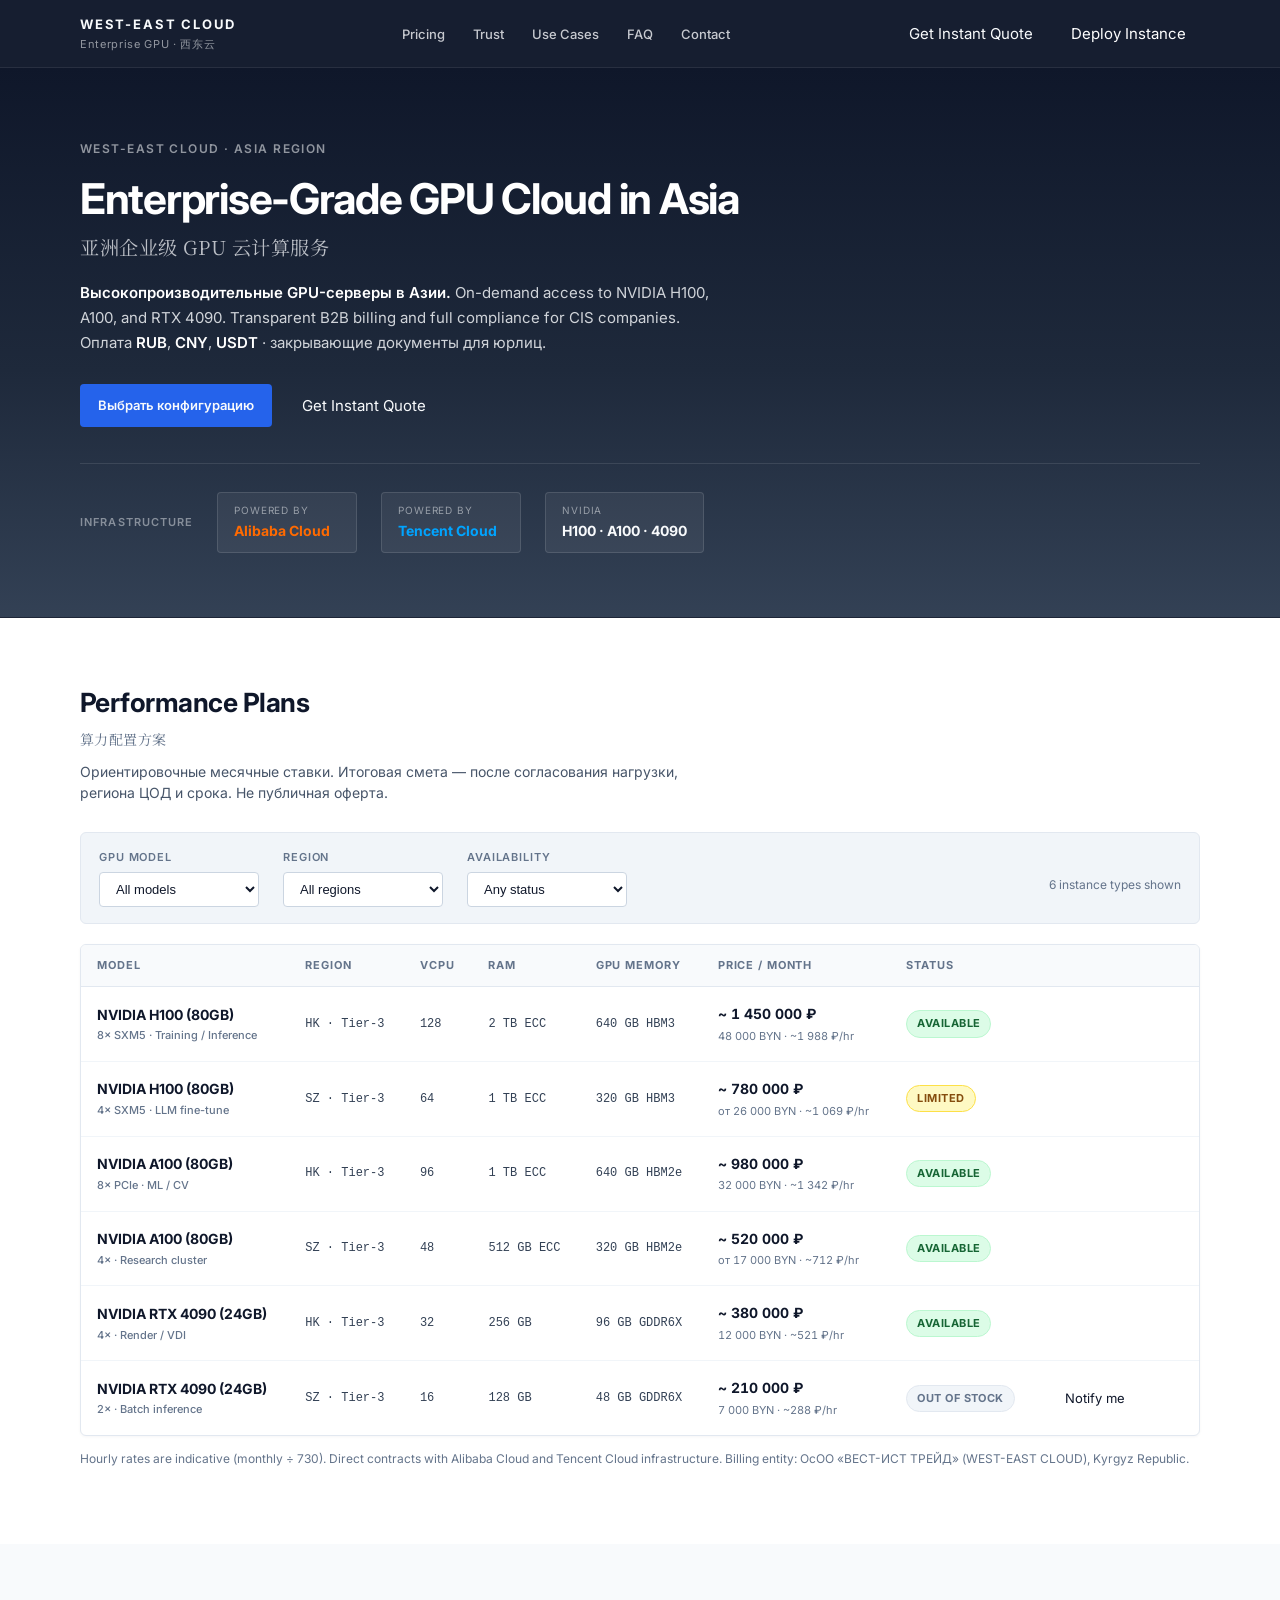
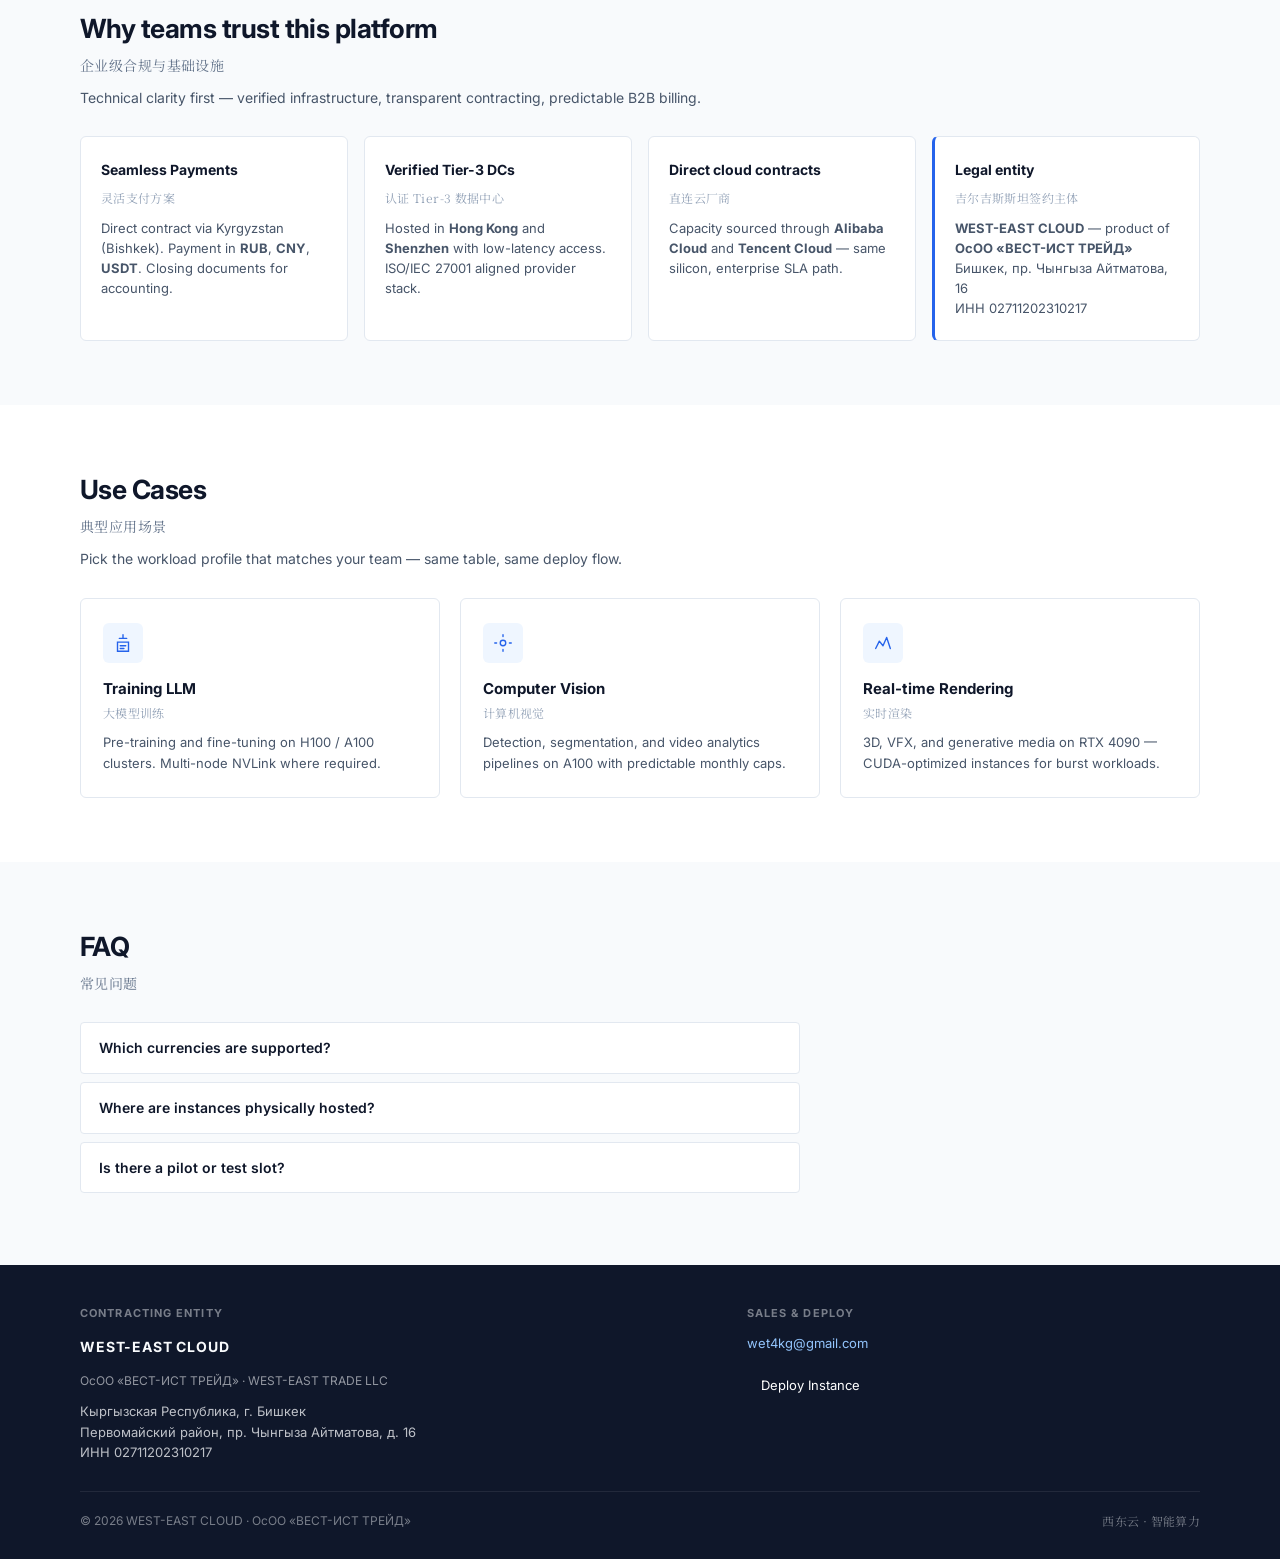
==== commit 4588cf78: "Бренд GPU-сервиса: WEST-EAST CLOUD (西东云) Co-authored-by: Cursor <cursoragent@cursor.com>" ====
--- a/gpu-servers/index.html
+++ b/gpu-servers/index.html
@@ -3,8 +3,8 @@
 <head>
   <meta charset="UTF-8">
   <meta name="viewport" content="width=device-width, initial-scale=1">
-  <title>Enterprise GPU Cloud in Asia — WEST-EAST TRADE</title>
-  <meta name="description" content="On-demand NVIDIA H100, A100, RTX 4090 in Tier-3 data centers (Hong Kong, Shenzhen). B2B billing RUB, CNY, USDT. Contract via ОсОО «ВЕСТ-ИСТ ТРЕЙД», Bishkek.">
+  <title>Enterprise GPU Cloud in Asia — WEST-EAST CLOUD</title>
+  <meta name="description" content="WEST-EAST CLOUD — on-demand NVIDIA H100, A100, RTX 4090 in Tier-3 data centers. B2B billing RUB, CNY, USDT. Contract via ОсОО «ВЕСТ-ИСТ ТРЕЙД», Bishkek.">
   <meta name="robots" content="index,follow">
   <link rel="canonical" href="https://apodelenko-ctrl.github.io/wet-kyrgyzstan/gpu-servers/">
   <link rel="preconnect" href="https://fonts.googleapis.com">
@@ -17,10 +17,10 @@
 <header class="gpu-header">
   <div class="gpu-wrap gpu-header-inner">
     <a href="#top" class="gpu-brand">
-      <span class="gpu-brand-name">WEST-EAST TRADE</span>
-      <span class="gpu-brand-product">GPU Cloud · 西东算力</span>
+      <span class="gpu-brand-name">WEST-EAST CLOUD</span>
+      <span class="gpu-brand-product">Enterprise GPU · 西东云</span>
     </a>
-    <nav class="gpu-nav" id="gpu-nav" aria-label="GPU product">
+    <nav class="gpu-nav" id="gpu-nav" aria-label="WEST-EAST CLOUD">
       <a href="#pricing">Pricing</a>
       <a href="#trust">Trust</a>
       <a href="#use-cases">Use Cases</a>
@@ -39,7 +39,7 @@
 
 <section class="gpu-hero" id="top">
   <div class="gpu-wrap">
-    <p class="gpu-hero-eyebrow">Enterprise GPU · Asia Region</p>
+    <p class="gpu-hero-eyebrow">WEST-EAST CLOUD · Asia Region</p>
     <h1>Enterprise-Grade GPU Cloud in Asia</h1>
     <p class="gpu-hero-cn cn">亚洲企业级 GPU 云计算服务</p>
     <p class="gpu-hero-sub">
@@ -219,7 +219,7 @@
           </tbody>
         </table>
       </div>
-      <p class="gpu-table-note">Hourly rates are indicative (monthly ÷ 730). Direct contracts with Alibaba Cloud and Tencent Cloud infrastructure. Billing entity: ОсОО «ВЕСТ-ИСТ ТРЕЙД», Kyrgyz Republic.</p>
+      <p class="gpu-table-note">Hourly rates are indicative (monthly ÷ 730). Direct contracts with Alibaba Cloud and Tencent Cloud infrastructure. Billing entity: ОсОО «ВЕСТ-ИСТ ТРЕЙД» (WEST-EAST CLOUD), Kyrgyz Republic.</p>
     </div>
   </section>
 
@@ -249,7 +249,7 @@
         <div class="gpu-trust-card gpu-trust-card--legal">
           <h3>Legal entity</h3>
           <p class="cn">吉尔吉斯斯坦签约主体</p>
-          <p><strong>ОсОО «ВЕСТ-ИСТ ТРЕЙД»</strong><br>Бишкек, пр. Чынгыза Айтматова, 16<br>ИНН 02711202310217</p>
+          <p><strong>WEST-EAST CLOUD</strong> — product of <strong>ОсОО «ВЕСТ-ИСТ ТРЕЙД»</strong><br>Бишкек, пр. Чынгыза Айтматова, 16<br>ИНН 02711202310217</p>
         </div>
       </div>
     </div>
@@ -320,7 +320,8 @@
     <div class="gpu-footer-grid">
       <div>
         <h4>Contracting entity</h4>
-        <p class="gpu-footer-brand">ОсОО «ВЕСТ-ИСТ ТРЕЙД» · WEST-EAST TRADE LLC</p>
+        <p class="gpu-footer-brand">WEST-EAST CLOUD</p>
+        <p style="margin:6px 0 0;font-size:12px;opacity:0.75">ОсОО «ВЕСТ-ИСТ ТРЕЙД» · WEST-EAST TRADE LLC</p>
         <p style="margin:10px 0 0;line-height:1.6">
           Кыргызская Республика, г. Бишкек<br>
           Первомайский район, пр. Чынгыза Айтматова, д. 16<br>
@@ -336,8 +337,8 @@
       </div>
     </div>
     <div class="gpu-footer-bottom">
-      <span>&copy; <span id="gpu-year"></span> ОсОО «ВЕСТ-ИСТ ТРЕЙД». GPU Cloud product page.</span>
-      <span class="cn">西东贸易 · 智能算力</span>
+      <span>&copy; <span id="gpu-year"></span> WEST-EAST CLOUD · ОсОО «ВЕСТ-ИСТ ТРЕЙД»</span>
+      <span class="cn">西东云 · 智能算力</span>
     </div>
   </div>
 </footer>
@@ -349,7 +350,7 @@
     <h2 id="gpu-modal-title">Deploy Instance</h2>
     <p class="gpu-modal-lead" id="gpu-modal-lead">Submit configuration — we respond with provisioning timeline and commercial terms.</p>
     <form class="gpu-form" action="https://formsubmit.co/wet4kg@gmail.com" method="POST">
-      <input type="hidden" name="_subject" value="GPU Cloud — Deploy / Quote request">
+      <input type="hidden" name="_subject" value="WEST-EAST CLOUD — Deploy / Quote request">
       <input type="hidden" name="_captcha" value="false">
       <input type="hidden" name="_next" id="gpu-form-next" value="">
       <label class="gpu-field">
--- a/gpu-servers/gpu.css
+++ b/gpu-servers/gpu.css
@@ -1,4 +1,4 @@
-/* GPU Cloud landing — isolated B2B product page (WEST-EAST TRADE) */
+/* WEST-EAST CLOUD — GPU product landing (ОсОО «ВЕСТ-ИСТ ТРЕЙД») */
 *, *::before, *::after { box-sizing: border-box; }
 html { scroll-behavior: smooth; }
 body.gpu-landing {
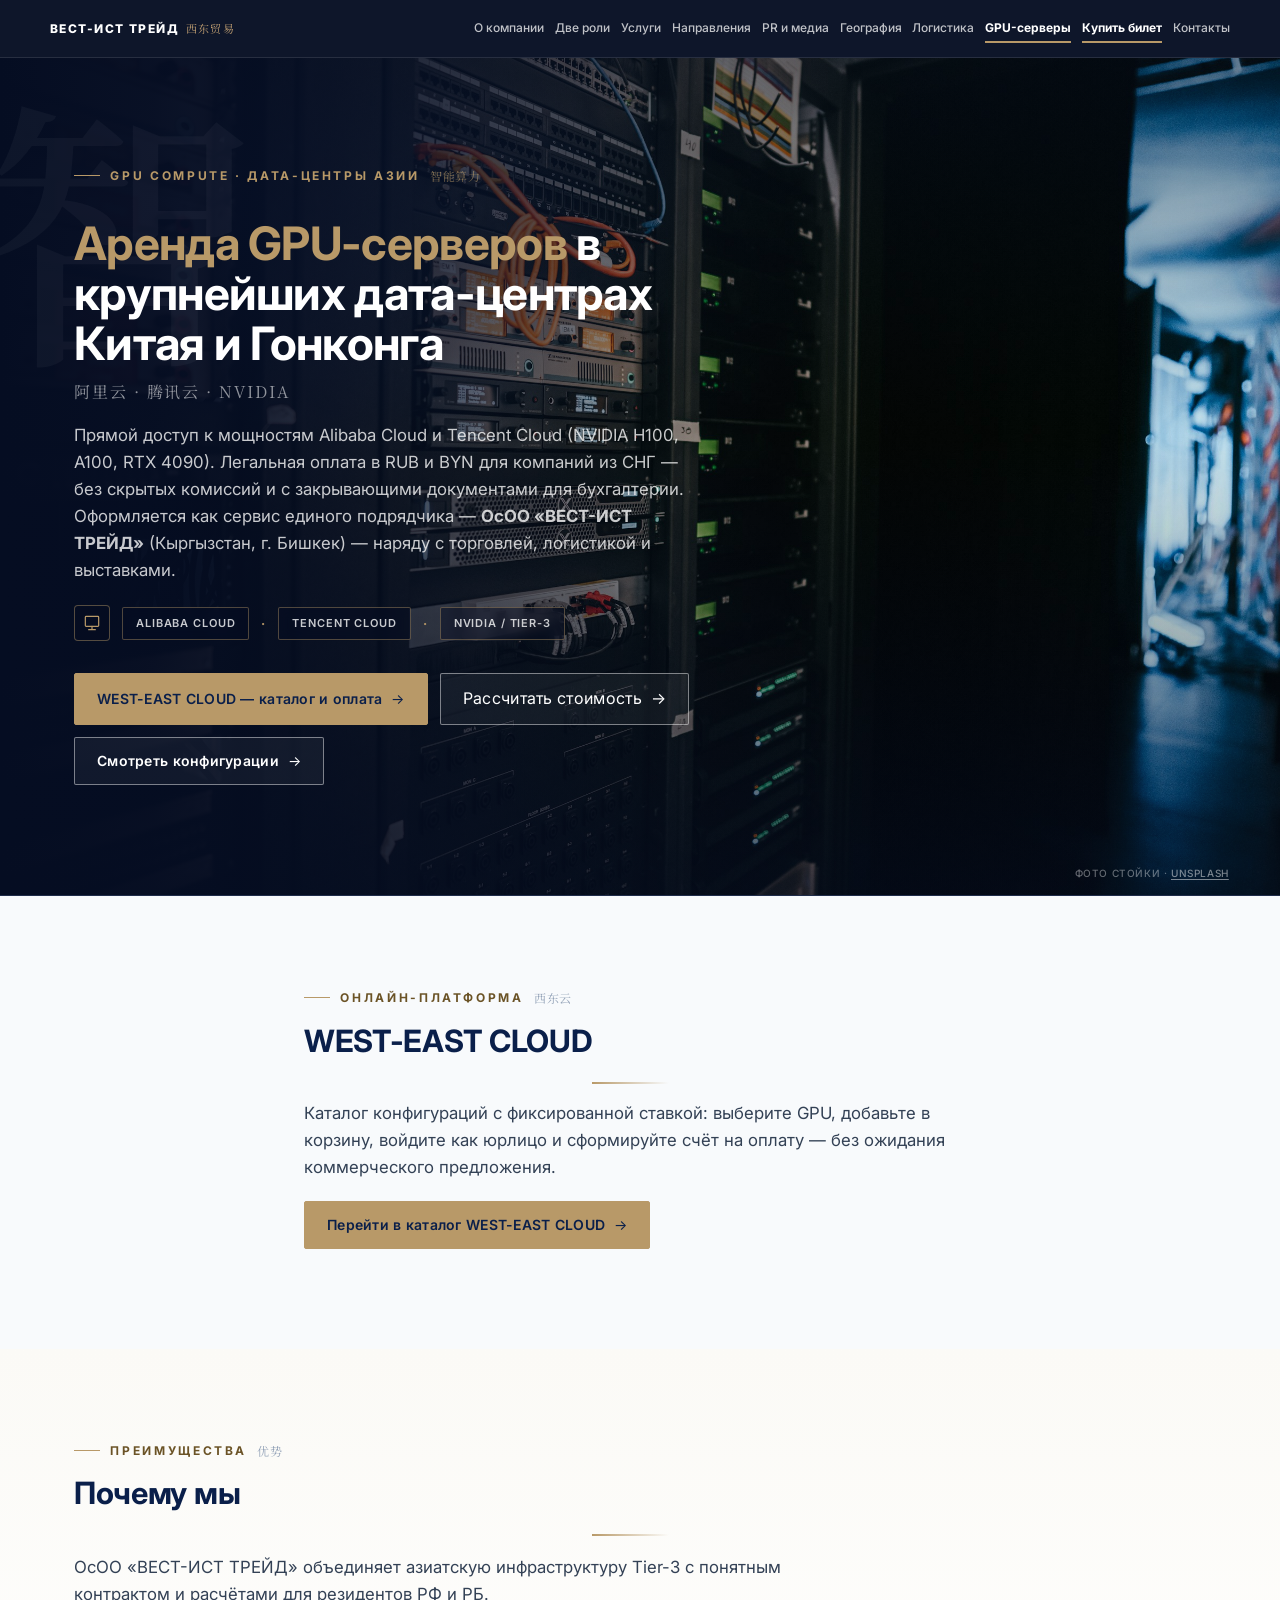
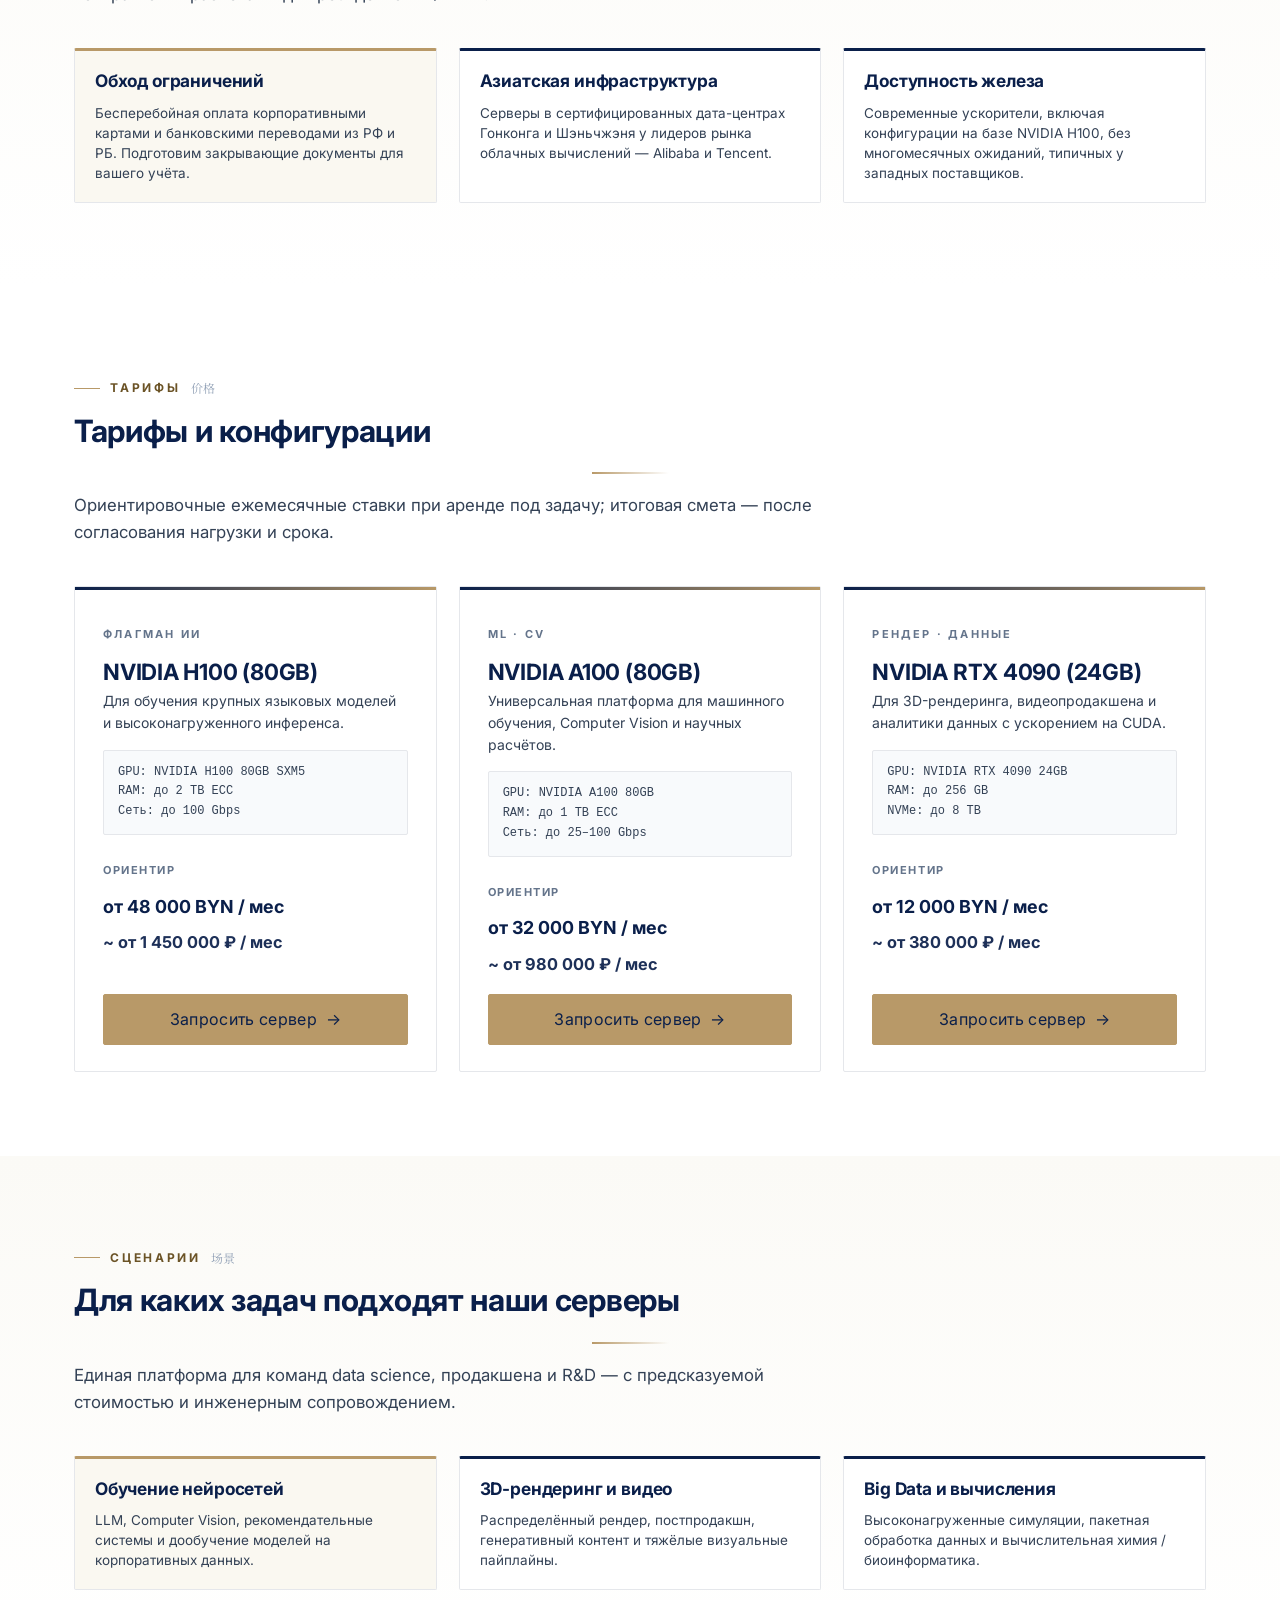
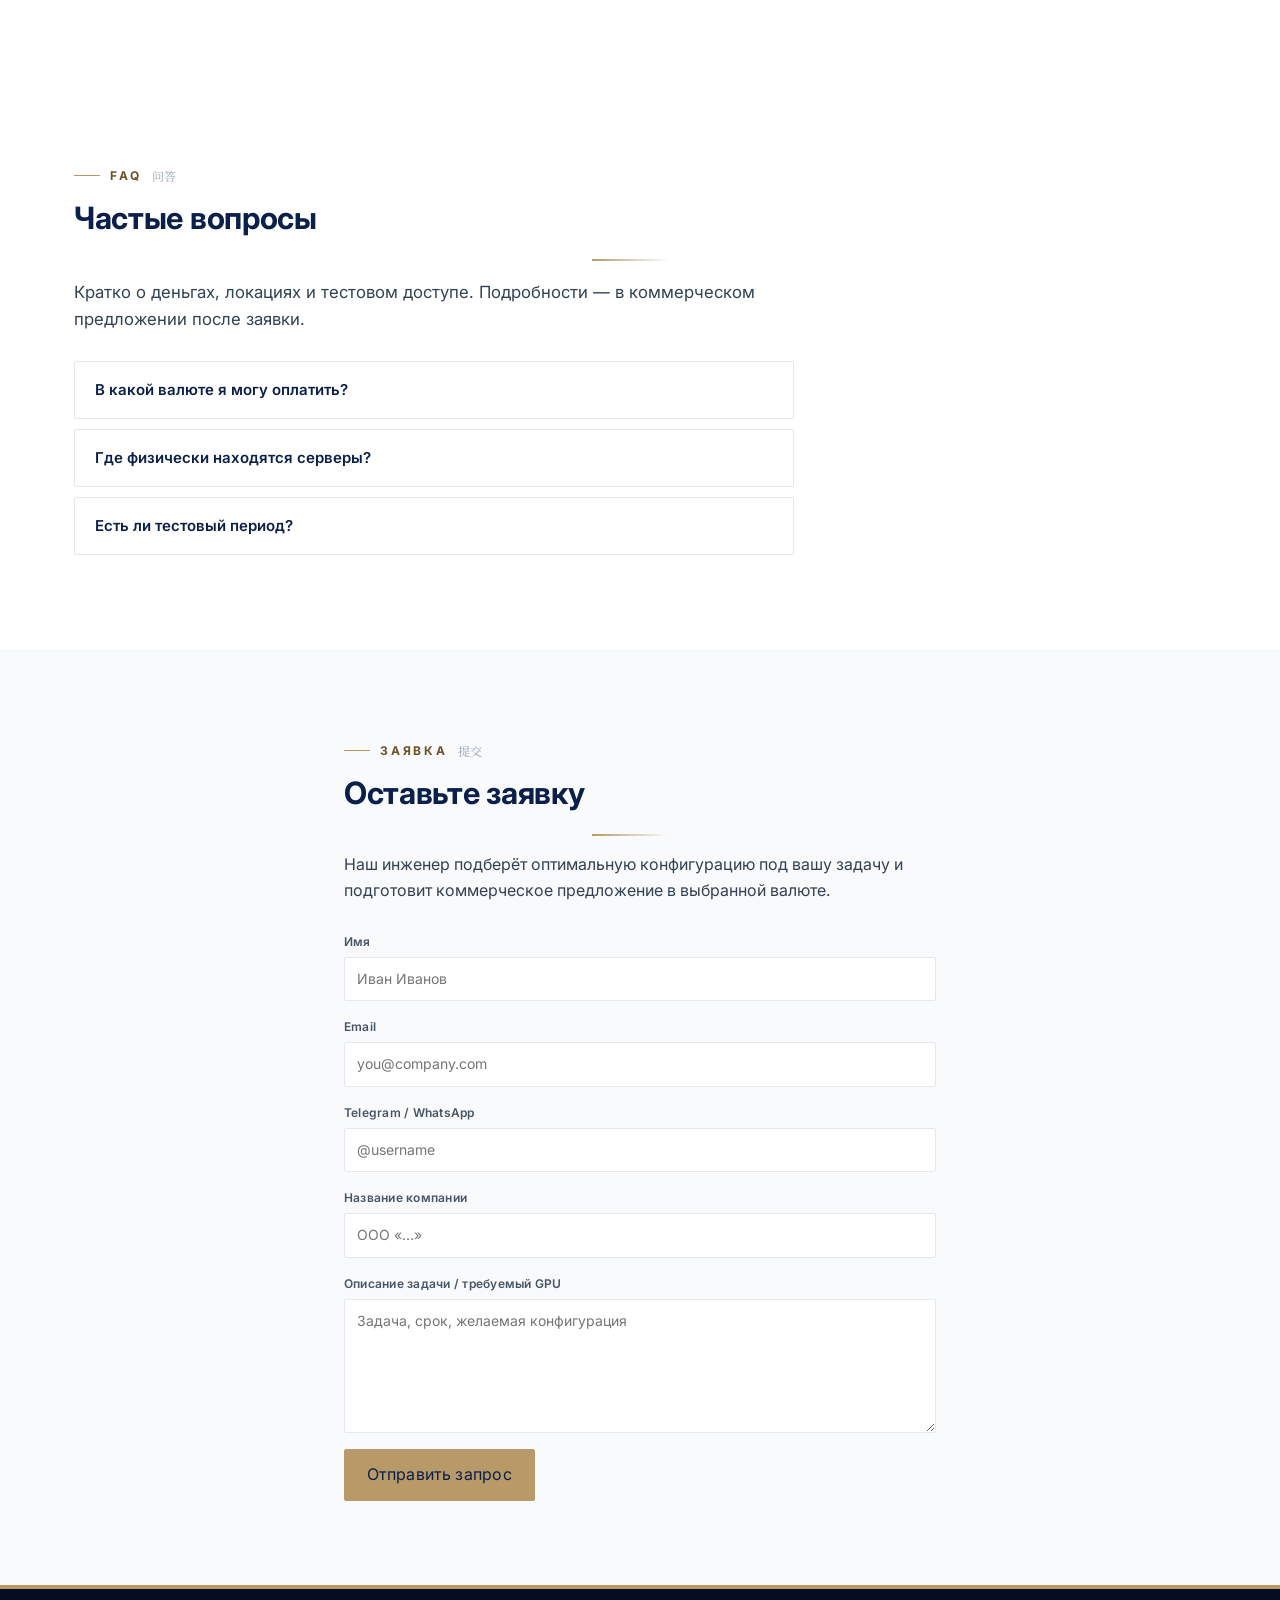
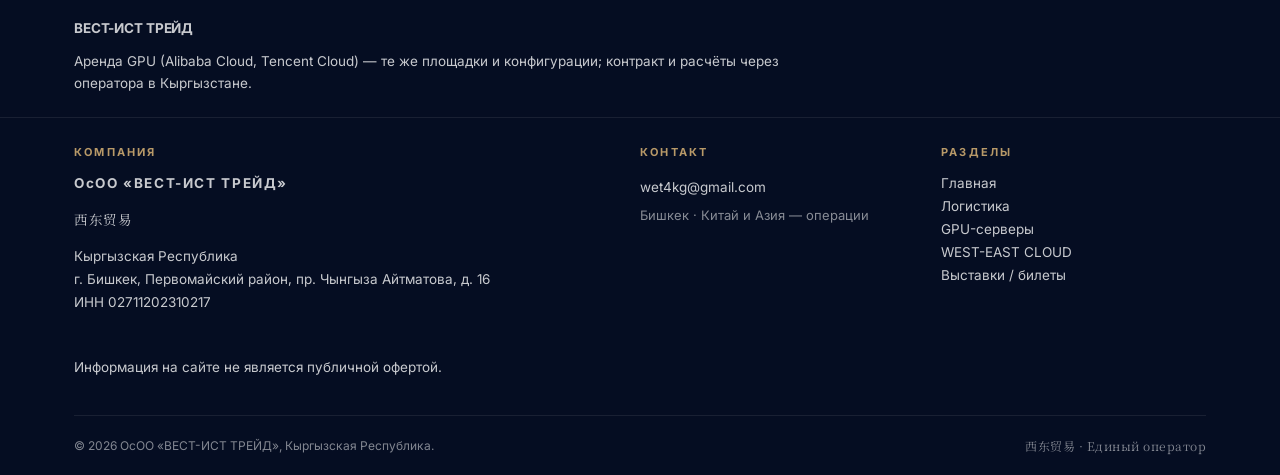
==== commit e178b3ea: "Вернуть русскую страницу GPU-серверов; WEST-EAST CLOUD вынести в /cloud/. С главного сайта снова вед" ====
--- a/gpu-servers/index.html
+++ b/gpu-servers/index.html
@@ -3,467 +3,369 @@
 <head>
   <meta charset="UTF-8">
   <meta name="viewport" content="width=device-width, initial-scale=1">
-  <title>Enterprise GPU Cloud in Asia — WEST-EAST CLOUD</title>
-  <meta name="description" content="WEST-EAST CLOUD — on-demand NVIDIA H100, A100, RTX 4090 in Tier-3 data centers. B2B billing RUB, CNY, USDT. Contract via ОсОО «ВЕСТ-ИСТ ТРЕЙД», Bishkek.">
+  <title>Аренда GPU-серверов — ВЕСТ-ИСТ ТРЕЙД (Alibaba Cloud, Tencent Cloud)</title>
+  <meta name="description" content="Аренда GPU-серверов — ВЕСТ-ИСТ ТРЕЙД: Alibaba Cloud, Tencent Cloud, NVIDIA H100, A100, RTX 4090. Оплата RUB и BYN для компаний из СНГ, документы для бухгалтерии.">
+  <meta name="keywords" content="GPU, H100, A100, RTX 4090, Alibaba Cloud, Tencent Cloud, аренда сервера, BYN, RUB">
   <meta name="robots" content="index,follow">
   <link rel="canonical" href="https://apodelenko-ctrl.github.io/wet-kyrgyzstan/gpu-servers/">
   <link rel="preconnect" href="https://fonts.googleapis.com">
   <link rel="preconnect" href="https://fonts.gstatic.com" crossorigin>
-  <link href="https://fonts.googleapis.com/css2?family=Inter:wght@400;500;600;700&family=Noto+Serif+SC:wght@400;600&display=swap" rel="stylesheet">
-  <link rel="stylesheet" href="gpu.css">
+  <link href="https://fonts.googleapis.com/css2?family=Inter:wght@400;500;600;700;800&family=Noto+Serif+SC:wght@400;600&display=swap" rel="stylesheet">
+  <link rel="stylesheet" href="../style.css">
 </head>
-<body class="gpu-landing">
-
-<header class="gpu-header">
-  <div class="gpu-wrap gpu-header-inner">
-    <a href="#top" class="gpu-brand">
-      <span class="gpu-brand-name">WEST-EAST CLOUD</span>
-      <span class="gpu-brand-product">Enterprise GPU · 西东云</span>
-    </a>
-    <nav class="gpu-nav" id="gpu-nav" aria-label="WEST-EAST CLOUD">
-      <a href="#pricing">Pricing</a>
-      <a href="#trust">Trust</a>
-      <a href="#use-cases">Use Cases</a>
-      <a href="#faq">FAQ</a>
-      <a href="#contact">Contact</a>
+<body class="gpu-subpage">
+
+<header class="site-header">
+  <div class="container nav">
+    <a href="../" class="logo">ВЕСТ-ИСТ ТРЕЙД <span class="cn-mark">西东贸易</span></a>
+    <nav class="nav-links nav-links--tickets">
+      <a href="../index.html#about">О компании</a>
+      <a href="../index.html#roles">Две роли</a>
+      <a href="../index.html#services">Услуги</a>
+      <a href="../index.html#directions">Направления</a>
+      <a href="../index.html#media">PR и медиа</a>
+      <a href="../index.html#geography">География</a>
+      <a href="../logistics/">Логистика</a>
+      <a href="./" class="nav-link-gpu">GPU-серверы</a>
+      <a href="../tickets/" class="nav-link-tickets">Купить билет</a>
+      <a href="#contacts">Контакты</a>
     </nav>
-    <div class="gpu-header-actions">
-      <button type="button" class="gpu-btn gpu-btn-ghost gpu-btn-sm" data-open-quote>Get Instant Quote</button>
-      <button type="button" class="gpu-btn gpu-btn-primary gpu-btn-sm" data-open-deploy>Deploy Instance</button>
-      <button type="button" class="gpu-menu-toggle" aria-label="Menu" aria-expanded="false" id="gpu-menu-toggle">
-        <svg width="22" height="22" viewBox="0 0 24 24" fill="none"><path d="M4 7h16M4 12h16M4 17h16" stroke="currentColor" stroke-width="2" stroke-linecap="round"/></svg>
-      </button>
-    </div>
+    <button class="nav-toggle" aria-label="Меню" onclick="document.querySelector('.nav-links').classList.toggle('open')">
+      <svg viewBox="0 0 24 24" fill="none" width="20" height="20"><path d="M3 6h18M3 12h18M3 18h18" stroke="currentColor" stroke-width="2" stroke-linecap="round"/></svg>
+    </button>
   </div>
 </header>
 
-<section class="gpu-hero" id="top">
-  <div class="gpu-wrap">
-    <p class="gpu-hero-eyebrow">WEST-EAST CLOUD · Asia Region</p>
-    <h1>Enterprise-Grade GPU Cloud in Asia</h1>
-    <p class="gpu-hero-cn cn">亚洲企业级 GPU 云计算服务</p>
-    <p class="gpu-hero-sub">
-      <strong>Высокопроизводительные GPU-серверы в Азии.</strong> On-demand access to NVIDIA H100, A100, and RTX&nbsp;4090.
-      Transparent B2B billing and full compliance for CIS companies. Оплата <strong>RUB</strong>, <strong>CNY</strong>, <strong>USDT</strong> · закрывающие документы для юрлиц.
-    </p>
-    <div class="gpu-hero-cta">
-      <a class="gpu-btn gpu-btn-primary" href="#pricing">Выбрать конфигурацию</a>
-      <button type="button" class="gpu-btn gpu-btn-ghost" data-open-quote>Get Instant Quote</button>
-    </div>
-    <div class="gpu-powered">
-      <span class="gpu-powered-label">Infrastructure</span>
-      <div class="gpu-partner-badge gpu-partner-badge--ali">
-        <span>Powered by</span>
-        <span>Alibaba Cloud</span>
-      </div>
-      <div class="gpu-partner-badge gpu-partner-badge--tc">
-        <span>Powered by</span>
-        <span>Tencent Cloud</span>
-      </div>
-      <div class="gpu-partner-badge">
-        <span>NVIDIA</span>
-        <span>H100 · A100 · 4090</span>
-      </div>
-    </div>
-  </div>
+<section class="hero hero--gpu" id="top" aria-label="Аренда GPU-серверов">
+  <div class="hero-watermark" aria-hidden="true">智</div>
+  <div class="container hero-content">
+    <div class="hero-grid">
+      <div class="hero-copy">
+        <p class="hero-eyebrow">
+          GPU compute · Дата-центры Азии
+          <span class="cn-tag cn">智能算力</span>
+        </p>
+        <h1><span class="accent">Аренда GPU-серверов</span> в крупнейших дата-центрах Китая и Гонконга</h1>
+        <p class="hero-sub-cn cn">阿里云 · 腾讯云 · NVIDIA</p>
+        <p class="hero-lead">
+          Прямой доступ к мощностям Alibaba Cloud и Tencent Cloud (NVIDIA H100, A100, RTX 4090). Легальная оплата в RUB и BYN для компаний из СНГ — без скрытых комиссий и с закрывающими документами для бухгалтерии. Оформляется как сервис единого подрядчика — <strong>ОсОО «ВЕСТ-ИСТ ТРЕЙД»</strong> (Кыргызстан, г.&nbsp;Бишкек) — наряду с торговлей, логистикой и выставками.
+        </p>
+        <div class="hero-logistics-strip" aria-hidden="true">
+          <span class="hero-route-icon">
+            <svg viewBox="0 0 24 24" fill="none"><rect x="4" y="4" width="16" height="12" rx="1" stroke="currentColor" stroke-width="1.45"/><path d="M8 20h8M12 16v4" stroke="currentColor" stroke-width="1.45" stroke-linecap="round"/></svg>
+          </span>
+          <span class="hero-route-pill">Alibaba Cloud</span>
+          <span class="hero-route-arrow">·</span>
+          <span class="hero-route-pill">Tencent Cloud</span>
+          <span class="hero-route-arrow">·</span>
+          <span class="hero-route-pill">NVIDIA / Tier-3</span>
+        </div>
+        <div class="hero-cta">
+          <a class="btn btn-primary btn-arrow" href="cloud/">WEST-EAST CLOUD — каталог и оплата</a>
+          <button type="button" class="btn btn-ghost btn-arrow" data-open-request-modal>Рассчитать стоимость</button>
+          <a class="btn btn-ghost btn-arrow" href="#gpu-plans">Смотреть конфигурации</a>
+        </div>
+      </div>
+    </div>
+  </div>
+  <p class="hero-photo-credit">Фото стойки · <a href="https://unsplash.com/photos/a-rack-of-servers-in-a-server-room-2JJ3wBHu4_0?utm_source=west_east_trade&amp;utm_medium=referral" target="_blank" rel="noopener noreferrer">Unsplash</a></p>
 </section>
 
 <main>
-  <section class="gpu-section gpu-section--white" id="pricing">
-    <div class="gpu-wrap">
-      <div class="gpu-section-head">
-        <h2>Performance Plans</h2>
-        <p class="cn">算力配置方案</p>
-        <p>Ориентировочные месячные ставки. Итоговая смета — после согласования нагрузки, региона ЦОД и срока. Не публичная оферта.</p>
-      </div>
-
-      <div class="gpu-filters" role="search" aria-label="Filter instances">
-        <div class="gpu-filter">
-          <label for="gpu-filter-model">GPU Model</label>
-          <select id="gpu-filter-model">
-            <option value="all">All models</option>
-            <option value="h100">NVIDIA H100</option>
-            <option value="a100">NVIDIA A100</option>
-            <option value="4090">NVIDIA RTX 4090</option>
-          </select>
-        </div>
-        <div class="gpu-filter">
-          <label for="gpu-filter-region">Region</label>
-          <select id="gpu-filter-region">
-            <option value="all">All regions</option>
-            <option value="hk">Hong Kong</option>
-            <option value="sz">Shenzhen</option>
-          </select>
-        </div>
-        <div class="gpu-filter">
-          <label for="gpu-filter-status">Availability</label>
-          <select id="gpu-filter-status">
-            <option value="all">Any status</option>
-            <option value="available">Available only</option>
-          </select>
-        </div>
-        <p class="gpu-filter-hint"><span id="gpu-row-count">6</span> instance types shown</p>
-      </div>
-
-      <div class="gpu-table-wrap">
-        <table class="gpu-table" id="gpu-pricing-table">
-          <thead>
-            <tr>
-              <th>Model</th>
-              <th>Region</th>
-              <th>vCPU</th>
-              <th>RAM</th>
-              <th>GPU Memory</th>
-              <th>Price / Month</th>
-              <th>Status</th>
-              <th></th>
-            </tr>
-          </thead>
-          <tbody>
-            <tr data-model="h100" data-region="hk" data-status="available">
-              <td>
-                <span class="gpu-model">NVIDIA H100 (80GB)</span>
-                <span class="gpu-model-sub">8× SXM5 · Training / Inference</span>
-              </td>
-              <td class="gpu-mono">HK · Tier-3</td>
-              <td class="gpu-mono num">128</td>
-              <td class="gpu-mono num">2 TB ECC</td>
-              <td class="gpu-mono num">640 GB HBM3</td>
-              <td class="gpu-price-cell num">
-                <strong>~ 1 450 000 ₽</strong>
-                <span>48 000 BYN · ~1 988 ₽/hr</span>
-              </td>
-              <td><span class="gpu-badge gpu-badge--ok">Available</span></td>
-              <td><button type="button" class="gpu-btn gpu-btn-primary gpu-btn-sm" data-deploy="NVIDIA H100 (80GB) · HK 8×">Deploy Instance</button></td>
-            </tr>
-            <tr data-model="h100" data-region="sz" data-status="available">
-              <td>
-                <span class="gpu-model">NVIDIA H100 (80GB)</span>
-                <span class="gpu-model-sub">4× SXM5 · LLM fine-tune</span>
-              </td>
-              <td class="gpu-mono">SZ · Tier-3</td>
-              <td class="gpu-mono num">64</td>
-              <td class="gpu-mono num">1 TB ECC</td>
-              <td class="gpu-mono num">320 GB HBM3</td>
-              <td class="gpu-price-cell num">
-                <strong>~ 780 000 ₽</strong>
-                <span>от 26 000 BYN · ~1 069 ₽/hr</span>
-              </td>
-              <td><span class="gpu-badge gpu-badge--low">Limited</span></td>
-              <td><button type="button" class="gpu-btn gpu-btn-primary gpu-btn-sm" data-deploy="NVIDIA H100 (80GB) · SZ 4×">Deploy Instance</button></td>
-            </tr>
-            <tr data-model="a100" data-region="hk" data-status="available">
-              <td>
-                <span class="gpu-model">NVIDIA A100 (80GB)</span>
-                <span class="gpu-model-sub">8× PCIe · ML / CV</span>
-              </td>
-              <td class="gpu-mono">HK · Tier-3</td>
-              <td class="gpu-mono num">96</td>
-              <td class="gpu-mono num">1 TB ECC</td>
-              <td class="gpu-mono num">640 GB HBM2e</td>
-              <td class="gpu-price-cell num">
-                <strong>~ 980 000 ₽</strong>
-                <span>32 000 BYN · ~1 342 ₽/hr</span>
-              </td>
-              <td><span class="gpu-badge gpu-badge--ok">Available</span></td>
-              <td><button type="button" class="gpu-btn gpu-btn-primary gpu-btn-sm" data-deploy="NVIDIA A100 (80GB) · HK 8×">Deploy Instance</button></td>
-            </tr>
-            <tr data-model="a100" data-region="sz" data-status="available">
-              <td>
-                <span class="gpu-model">NVIDIA A100 (80GB)</span>
-                <span class="gpu-model-sub">4× · Research cluster</span>
-              </td>
-              <td class="gpu-mono">SZ · Tier-3</td>
-              <td class="gpu-mono num">48</td>
-              <td class="gpu-mono num">512 GB ECC</td>
-              <td class="gpu-mono num">320 GB HBM2e</td>
-              <td class="gpu-price-cell num">
-                <strong>~ 520 000 ₽</strong>
-                <span>от 17 000 BYN · ~712 ₽/hr</span>
-              </td>
-              <td><span class="gpu-badge gpu-badge--ok">Available</span></td>
-              <td><button type="button" class="gpu-btn gpu-btn-primary gpu-btn-sm" data-deploy="NVIDIA A100 (80GB) · SZ 4×">Deploy Instance</button></td>
-            </tr>
-            <tr data-model="4090" data-region="hk" data-status="available">
-              <td>
-                <span class="gpu-model">NVIDIA RTX 4090 (24GB)</span>
-                <span class="gpu-model-sub">4× · Render / VDI</span>
-              </td>
-              <td class="gpu-mono">HK · Tier-3</td>
-              <td class="gpu-mono num">32</td>
-              <td class="gpu-mono num">256 GB</td>
-              <td class="gpu-mono num">96 GB GDDR6X</td>
-              <td class="gpu-price-cell num">
-                <strong>~ 380 000 ₽</strong>
-                <span>12 000 BYN · ~521 ₽/hr</span>
-              </td>
-              <td><span class="gpu-badge gpu-badge--ok">Available</span></td>
-              <td><button type="button" class="gpu-btn gpu-btn-primary gpu-btn-sm" data-deploy="NVIDIA RTX 4090 (24GB) · HK 4×">Deploy Instance</button></td>
-            </tr>
-            <tr data-model="4090" data-region="sz" data-status="no">
-              <td>
-                <span class="gpu-model">NVIDIA RTX 4090 (24GB)</span>
-                <span class="gpu-model-sub">2× · Batch inference</span>
-              </td>
-              <td class="gpu-mono">SZ · Tier-3</td>
-              <td class="gpu-mono num">16</td>
-              <td class="gpu-mono num">128 GB</td>
-              <td class="gpu-mono num">48 GB GDDR6X</td>
-              <td class="gpu-price-cell num">
-                <strong>~ 210 000 ₽</strong>
-                <span>7 000 BYN · ~288 ₽/hr</span>
-              </td>
-              <td><span class="gpu-badge gpu-badge--no">Out of stock</span></td>
-              <td><button type="button" class="gpu-btn gpu-btn-outline gpu-btn-sm" disabled aria-disabled="true">Notify me</button></td>
-            </tr>
-          </tbody>
-        </table>
-      </div>
-      <p class="gpu-table-note">Hourly rates are indicative (monthly ÷ 730). Direct contracts with Alibaba Cloud and Tencent Cloud infrastructure. Billing entity: ОсОО «ВЕСТ-ИСТ ТРЕЙД» (WEST-EAST CLOUD), Kyrgyz Republic.</p>
-    </div>
-  </section>
-
-  <section class="gpu-section" id="trust">
-    <div class="gpu-wrap">
-      <div class="gpu-section-head">
-        <h2>Why teams trust this platform</h2>
-        <p class="cn">企业级合规与基础设施</p>
-        <p>Technical clarity first — verified infrastructure, transparent contracting, predictable B2B billing.</p>
-      </div>
-      <div class="gpu-trust-grid">
-        <div class="gpu-trust-card">
-          <h3>Seamless Payments</h3>
-          <p class="cn">灵活支付方案</p>
-          <p>Direct contract via Kyrgyzstan (Bishkek). Payment in <strong>RUB</strong>, <strong>CNY</strong>, <strong>USDT</strong>. Closing documents for accounting.</p>
-        </div>
-        <div class="gpu-trust-card">
-          <h3>Verified Tier-3 DCs</h3>
-          <p class="cn">认证 Tier-3 数据中心</p>
-          <p>Hosted in <strong>Hong Kong</strong> and <strong>Shenzhen</strong> with low-latency access. ISO/IEC 27001 aligned provider stack.</p>
-        </div>
-        <div class="gpu-trust-card">
-          <h3>Direct cloud contracts</h3>
-          <p class="cn">直连云厂商</p>
-          <p>Capacity sourced through <strong>Alibaba Cloud</strong> and <strong>Tencent Cloud</strong> — same silicon, enterprise SLA path.</p>
-        </div>
-        <div class="gpu-trust-card gpu-trust-card--legal">
-          <h3>Legal entity</h3>
-          <p class="cn">吉尔吉斯斯坦签约主体</p>
-          <p><strong>WEST-EAST CLOUD</strong> — product of <strong>ОсОО «ВЕСТ-ИСТ ТРЕЙД»</strong><br>Бишкек, пр. Чынгыза Айтматова, 16<br>ИНН 02711202310217</p>
-        </div>
-      </div>
-    </div>
-  </section>
-
-  <section class="gpu-section gpu-section--white" id="use-cases">
-    <div class="gpu-wrap">
-      <div class="gpu-section-head">
-        <h2>Use Cases</h2>
-        <p class="cn">典型应用场景</p>
-        <p>Pick the workload profile that matches your team — same table, same deploy flow.</p>
-      </div>
-      <div class="gpu-cases-grid">
-        <article class="gpu-case">
-          <div class="gpu-case-icon" aria-hidden="true">
-            <svg viewBox="0 0 24 24" fill="none"><path d="M12 3v4M8 7h8M6 11h12v10H6z" stroke="currentColor" stroke-width="1.5" stroke-linecap="round"/><path d="M9 15h6M9 18h4" stroke="currentColor" stroke-width="1.5" stroke-linecap="round"/></svg>
+  <section class="section section-slate" id="gpu-cloud">
+    <div class="container" style="max-width:720px">
+      <p class="eyebrow">Онлайн-платформа <span class="cn-tag cn">西东云</span></p>
+      <h2>WEST-EAST CLOUD</h2>
+      <hr class="rule-gold">
+      <p class="lead" style="margin-top:1rem">
+        Каталог конфигураций с фиксированной ставкой: выберите GPU, добавьте в корзину, войдите как юрлицо и сформируйте счёт на оплату — без ожидания коммерческого предложения.
+      </p>
+      <p style="margin-top:20px">
+        <a class="btn btn-primary btn-arrow" href="cloud/">Перейти в каталог WEST-EAST CLOUD</a>
+      </p>
+    </div>
+  </section>
+
+  <section class="section section-paper">
+    <div class="container">
+      <p class="eyebrow">Преимущества <span class="cn-tag cn">优势</span></p>
+      <h2>Почему мы</h2>
+      <hr class="rule-gold">
+      <p class="lead">
+        ОсОО «ВЕСТ-ИСТ ТРЕЙД» объединяет азиатскую инфраструктуру Tier-3 с понятным контрактом и расчётами для резидентов РФ и РБ.
+      </p>
+      <div class="gpu-why-grid">
+        <div class="geo-card hub">
+          <h3 class="gpu-why-h3">Обход ограничений</h3>
+          <p class="geo-body" style="margin:0">
+            Бесперебойная оплата корпоративными картами и банковскими переводами из РФ и РБ. Подготовим закрывающие документы для вашего учёта.
+          </p>
+        </div>
+        <div class="geo-card">
+          <h3 class="gpu-why-h3">Азиатская инфраструктура</h3>
+          <p class="geo-body" style="margin:0">
+            Серверы в сертифицированных дата-центрах Гонконга и Шэньчжэня у лидеров рынка облачных вычислений — Alibaba и Tencent.
+          </p>
+        </div>
+        <div class="geo-card">
+          <h3 class="gpu-why-h3">Доступность железа</h3>
+          <p class="geo-body" style="margin:0">
+            Современные ускорители, включая конфигурации на базе NVIDIA H100, без многомесячных ожиданий, типичных у западных поставщиков.
+          </p>
+        </div>
+      </div>
+    </div>
+  </section>
+
+  <section class="section" id="gpu-plans">
+    <div class="container">
+      <p class="eyebrow">Тарифы <span class="cn-tag cn">价格</span></p>
+      <h2>Тарифы и конфигурации</h2>
+      <hr class="rule-gold">
+      <p class="lead">
+        Ориентировочные ежемесячные ставки при аренде под задачу; итоговая смета — после согласования нагрузки и срока.
+      </p>
+      <div class="gpu-plans-grid">
+        <article class="role-card">
+          <p class="geo-tag">Флагман ИИ</p>
+          <h3>NVIDIA H100 (80GB)</h3>
+          <p class="lead">Для обучения крупных языковых моделей и высоконагруженного инференса.</p>
+          <div class="gpu-spec">GPU: NVIDIA H100 80GB SXM5<br>RAM: до 2 TB ECC<br>Сеть: до 100 Gbps</div>
+          <p class="gpu-price-label">Ориентир</p>
+          <p class="gpu-price-line">от 48 000 BYN / мес</p>
+          <p class="gpu-price-note">~ от 1 450 000 ₽ / мес</p>
+          <div class="gpu-card-cta">
+            <button type="button" class="btn btn-primary btn-arrow" data-open-request-modal>Запросить сервер</button>
           </div>
-          <h3>Training LLM</h3>
-          <p class="cn">大模型训练</p>
-          <p>Pre-training and fine-tuning on H100 / A100 clusters. Multi-node NVLink where required.</p>
         </article>
-        <article class="gpu-case">
-          <div class="gpu-case-icon" aria-hidden="true">
-            <svg viewBox="0 0 24 24" fill="none"><circle cx="12" cy="12" r="3" stroke="currentColor" stroke-width="1.5"/><path d="M12 3v2M12 19v2M3 12h2M19 12h2" stroke="currentColor" stroke-width="1.5" stroke-linecap="round"/></svg>
+        <article class="role-card">
+          <p class="geo-tag">ML · CV</p>
+          <h3>NVIDIA A100 (80GB)</h3>
+          <p class="lead">Универсальная платформа для машинного обучения, Computer Vision и научных расчётов.</p>
+          <div class="gpu-spec">GPU: NVIDIA A100 80GB<br>RAM: до 1 TB ECC<br>Сеть: до 25–100 Gbps</div>
+          <p class="gpu-price-label">Ориентир</p>
+          <p class="gpu-price-line">от 32 000 BYN / мес</p>
+          <p class="gpu-price-note">~ от 980 000 ₽ / мес</p>
+          <div class="gpu-card-cta">
+            <button type="button" class="btn btn-primary btn-arrow" data-open-request-modal>Запросить сервер</button>
           </div>
-          <h3>Computer Vision</h3>
-          <p class="cn">计算机视觉</p>
-          <p>Detection, segmentation, and video analytics pipelines on A100 with predictable monthly caps.</p>
         </article>
-        <article class="gpu-case">
-          <div class="gpu-case-icon" aria-hidden="true">
-            <svg viewBox="0 0 24 24" fill="none"><path d="M4 18l4-8 4 5 4-9 4 12" stroke="currentColor" stroke-width="1.5" stroke-linecap="round" stroke-linejoin="round"/></svg>
+        <article class="role-card">
+          <p class="geo-tag">Рендер · данные</p>
+          <h3>NVIDIA RTX 4090 (24GB)</h3>
+          <p class="lead">Для 3D-рендеринга, видеопродакшена и аналитики данных с ускорением на CUDA.</p>
+          <div class="gpu-spec">GPU: NVIDIA RTX 4090 24GB<br>RAM: до 256 GB<br>NVMe: до 8 TB</div>
+          <p class="gpu-price-label">Ориентир</p>
+          <p class="gpu-price-line">от 12 000 BYN / мес</p>
+          <p class="gpu-price-note">~ от 380 000 ₽ / мес</p>
+          <div class="gpu-card-cta">
+            <button type="button" class="btn btn-primary btn-arrow" data-open-request-modal>Запросить сервер</button>
           </div>
-          <h3>Real-time Rendering</h3>
-          <p class="cn">实时渲染</p>
-          <p>3D, VFX, and generative media on RTX 4090 — CUDA-optimized instances for burst workloads.</p>
         </article>
       </div>
     </div>
   </section>
 
-  <section class="gpu-section" id="faq">
-    <div class="gpu-wrap">
-      <div class="gpu-section-head">
-        <h2>FAQ</h2>
-        <p class="cn">常见问题</p>
-      </div>
-      <div class="gpu-faq">
-        <details>
-          <summary>Which currencies are supported?</summary>
-          <p>We accept RUB, BYN, CNY, and USDT by agreement. Terms are fixed in the contract before service start.</p>
+  <section class="section section-paper">
+    <div class="container">
+      <p class="eyebrow">Сценарии <span class="cn-tag cn">场景</span></p>
+      <h2>Для каких задач подходят наши серверы</h2>
+      <hr class="rule-gold">
+      <p class="lead">
+        Единая платформа для команд data science, продакшена и R&amp;D — с предсказуемой стоимостью и инженерным сопровождением.
+      </p>
+      <div class="gpu-why-grid">
+        <div class="geo-card hub">
+          <h3 class="gpu-why-h3">Обучение нейросетей</h3>
+          <p class="geo-body" style="margin:0">
+            LLM, Computer Vision, рекомендательные системы и дообучение моделей на корпоративных данных.
+          </p>
+        </div>
+        <div class="geo-card">
+          <h3 class="gpu-why-h3">3D-рендеринг и видео</h3>
+          <p class="geo-body" style="margin:0">
+            Распределённый рендер, постпродакшн, генеративный контент и тяжёлые визуальные пайплайны.
+          </p>
+        </div>
+        <div class="geo-card">
+          <h3 class="gpu-why-h3">Big Data и вычисления</h3>
+          <p class="geo-body" style="margin:0">
+            Высоконагруженные симуляции, пакетная обработка данных и вычислительная химия / биоинформатика.
+          </p>
+        </div>
+      </div>
+    </div>
+  </section>
+
+  <section class="section">
+    <div class="container">
+      <p class="eyebrow">FAQ <span class="cn-tag cn">问答</span></p>
+      <h2>Частые вопросы</h2>
+      <hr class="rule-gold">
+      <p class="lead" style="max-width:720px">Кратко о деньгах, локациях и тестовом доступе. Подробности — в коммерческом предложении после заявки.</p>
+      <div class="gpu-faq-list">
+        <details class="gpu-details">
+          <summary>В какой валюте я могу оплатить?</summary>
+          <p class="gpu-details-body">Принимаем RUB, BYN, а также расчёты в CNY и USDT по согласованию с финансовой службой. Условия и договор фиксируются до старта сервиса.</p>
         </details>
-        <details>
-          <summary>Where are instances physically hosted?</summary>
-          <p>Hong Kong and mainland China (Greater Bay Area). Provider facilities meet ISO/IEC 27001 and cloud security baselines.</p>
+        <details class="gpu-details">
+          <summary>Где физически находятся серверы?</summary>
+          <p class="gpu-details-body">Вычислительные мощности размещаются в дата-центрах Гонконга и материкового Китая (в т.ч. регион Большого залива). Инфраструктура поставщиков сертифицирована по ISO/IEC 27001 и отраслевым стандартам облачной безопасности.</p>
         </details>
-        <details>
-          <summary>Is there a pilot or test slot?</summary>
-          <p>Yes — for verified legal entities we can provision a limited test instance or pilot node after KYC.</p>
+        <details class="gpu-details">
+          <summary>Есть ли тестовый период?</summary>
+          <p class="gpu-details-body">Да. Для юридических лиц после проверки документов мы можем выделить ограниченный тестовый доступ или пилотный слот для проверки производительности под вашу нагрузку.</p>
         </details>
       </div>
     </div>
   </section>
+
+  <section class="section section-slate" id="gpu-request">
+    <div class="container" style="max-width:640px">
+      <p class="eyebrow">Заявка <span class="cn-tag cn">提交</span></p>
+      <h2>Оставьте заявку</h2>
+      <hr class="rule-gold">
+      <p class="lead" style="margin-top:1rem;font-size:1rem">Наш инженер подберёт оптимальную конфигурацию под вашу задачу и подготовит коммерческое предложение в выбранной валюте.</p>
+      <form class="request-form gpu-lead-form" action="https://formsubmit.co/wet4kg@gmail.com" method="POST">
+        <input type="hidden" name="_subject" value="ВЕСТ-ИСТ ТРЕЙД — GPU, заявка с сайта">
+        <input type="hidden" name="_captcha" value="false">
+        <input type="hidden" name="_next" id="gpu-inline-next" value="">
+        <label class="request-field">
+          <span class="request-label">Имя</span>
+          <input type="text" name="full_name" required autocomplete="name" placeholder="Иван Иванов">
+        </label>
+        <label class="request-field">
+          <span class="request-label">Email</span>
+          <input type="email" name="email" required autocomplete="email" placeholder="you@company.com">
+        </label>
+        <label class="request-field">
+          <span class="request-label">Telegram / WhatsApp</span>
+          <input type="text" name="messenger" autocomplete="tel" placeholder="@username">
+        </label>
+        <label class="request-field">
+          <span class="request-label">Название компании</span>
+          <input type="text" name="company" required autocomplete="organization" placeholder="ООО «…»">
+        </label>
+        <label class="request-field">
+          <span class="request-label">Описание задачи / требуемый GPU</span>
+          <textarea name="message" required rows="5" placeholder="Задача, срок, желаемая конфигурация"></textarea>
+        </label>
+        <button type="submit" class="btn btn-primary request-submit">Отправить запрос</button>
+      </form>
+    </div>
+  </section>
 </main>
 
-<footer class="gpu-footer" id="contact">
-  <div class="gpu-wrap">
-    <div class="gpu-footer-grid">
+<footer class="footer footer--compact" id="contacts">
+  <div class="footer-intro">
+    <div class="container">
+      <p class="footer-intro-title">ВЕСТ-ИСТ ТРЕЙД</p>
+      <p class="footer-intro-text">
+        Аренда GPU (Alibaba Cloud, Tencent Cloud) — те же площадки и конфигурации; контракт и расчёты через оператора в Кыргызстане.
+      </p>
+    </div>
+  </div>
+  <div class="container">
+    <div class="footer-grid footer-grid--compact">
       <div>
-        <h4>Contracting entity</h4>
-        <p class="gpu-footer-brand">WEST-EAST CLOUD</p>
-        <p style="margin:6px 0 0;font-size:12px;opacity:0.75">ОсОО «ВЕСТ-ИСТ ТРЕЙД» · WEST-EAST TRADE LLC</p>
-        <p style="margin:10px 0 0;line-height:1.6">
-          Кыргызская Республика, г. Бишкек<br>
-          Первомайский район, пр. Чынгыза Айтматова, д. 16<br>
+        <h4>Компания</h4>
+        <p class="footer-brand">ОсОО «ВЕСТ-ИСТ ТРЕЙД»</p>
+        <p class="footer-cn cn">西东贸易</p>
+        <p class="footer-addr">
+          Кыргызская Республика<br>
+          г. Бишкек, Первомайский район, пр. Чынгыза Айтматова, д. 16<br>
           ИНН 02711202310217
         </p>
       </div>
       <div>
-        <h4>Sales &amp; deploy</h4>
-        <p style="margin:0;line-height:1.7">
+        <h4>Контакт</h4>
+        <p>
           <a href="mailto:wet4kg@gmail.com">wet4kg@gmail.com</a><br>
-          <button type="button" class="gpu-btn gpu-btn-primary gpu-btn-sm" style="margin-top:12px" data-open-deploy>Deploy Instance</button>
+          <span class="footer-region">Бишкек · Китай и Азия — операции</span>
         </p>
       </div>
-    </div>
-    <div class="gpu-footer-bottom">
-      <span>&copy; <span id="gpu-year"></span> WEST-EAST CLOUD · ОсОО «ВЕСТ-ИСТ ТРЕЙД»</span>
-      <span class="cn">西东云 · 智能算力</span>
+      <div>
+        <h4>Разделы</h4>
+        <ul>
+          <li><a href="../">Главная</a></li>
+          <li><a href="../logistics/">Логистика</a></li>
+          <li><a href="./">GPU-серверы</a></li>
+          <li><a href="cloud/">WEST-EAST CLOUD</a></li>
+          <li><a href="../tickets/">Выставки / билеты</a></li>
+        </ul>
+      </div>
+    </div>
+    <p class="footer-tagline footer-tagline-below">Информация на сайте не является публичной офертой.</p>
+    <div class="footer-bottom">
+      <span>&copy; <span id="year"></span> ОсОО «ВЕСТ-ИСТ ТРЕЙД», Кыргызская Республика.</span>
+      <span class="cn">西东贸易 · Единый оператор</span>
     </div>
   </div>
 </footer>
 
-<div class="gpu-modal" id="gpu-modal" hidden>
-  <button type="button" class="gpu-modal-backdrop" tabindex="-1" aria-label="Close" data-close-modal></button>
-  <div class="gpu-modal-panel" role="dialog" aria-modal="true" aria-labelledby="gpu-modal-title">
-    <button type="button" class="gpu-modal-close" aria-label="Close" data-close-modal>&times;</button>
-    <h2 id="gpu-modal-title">Deploy Instance</h2>
-    <p class="gpu-modal-lead" id="gpu-modal-lead">Submit configuration — we respond with provisioning timeline and commercial terms.</p>
-    <form class="gpu-form" action="https://formsubmit.co/wet4kg@gmail.com" method="POST">
-      <input type="hidden" name="_subject" value="WEST-EAST CLOUD — Deploy / Quote request">
+<div class="request-modal" id="request-modal" hidden data-request-modal>
+  <button type="button" class="request-modal-backdrop" tabindex="-1" aria-label="Закрыть" data-close-modal></button>
+  <div class="request-modal-panel" role="dialog" aria-modal="true" aria-labelledby="request-modal-title">
+    <button type="button" class="request-modal-close" aria-label="Закрыть" data-close-modal>&times;</button>
+    <h2 id="request-modal-title" class="request-modal-title">Запросить сервер</h2>
+    <p class="request-modal-lead">Укажите конфигурацию и контакт — подготовим коммерческое предложение.</p>
+    <form class="request-form" action="https://formsubmit.co/wet4kg@gmail.com" method="POST">
+      <input type="hidden" name="_subject" value="ВЕСТ-ИСТ ТРЕЙД — GPU, модальная заявка">
       <input type="hidden" name="_captcha" value="false">
-      <input type="hidden" name="_next" id="gpu-form-next" value="">
-      <label class="gpu-field">
-        <span>Instance / GPU</span>
-        <input type="text" name="instance" id="gpu-form-instance" required placeholder="NVIDIA H100 (80GB) · HK">
-      </label>
-      <label class="gpu-field">
-        <span>Company</span>
-        <input type="text" name="company" required autocomplete="organization" placeholder="Legal entity name">
-      </label>
-      <label class="gpu-field">
-        <span>Work email</span>
+      <input type="hidden" name="_next" id="request-form-next" value="">
+      <label class="request-field">
+        <span class="request-label">Имя</span>
+        <input type="text" name="full_name" required autocomplete="name" placeholder="Иван Иванов">
+      </label>
+      <label class="request-field">
+        <span class="request-label">Email</span>
         <input type="email" name="email" required autocomplete="email" placeholder="you@company.com">
       </label>
-      <label class="gpu-field">
-        <span>Telegram / WhatsApp</span>
-        <input type="text" name="messenger" placeholder="@handle">
-      </label>
-      <label class="gpu-field">
-        <span>Workload notes</span>
-        <textarea name="message" rows="4" placeholder="Duration, region preference, compliance requirements"></textarea>
-      </label>
-      <button type="submit" class="gpu-btn gpu-btn-primary" style="width:100%">Submit — Get Instant Quote</button>
+      <label class="request-field">
+        <span class="request-label">Telegram / WhatsApp</span>
+        <input type="text" name="messenger" autocomplete="tel" placeholder="@username">
+      </label>
+      <label class="request-field">
+        <span class="request-label">Название компании</span>
+        <input type="text" name="company" required autocomplete="organization" placeholder="ООО «…»">
+      </label>
+      <label class="request-field">
+        <span class="request-label">Описание задачи / требуемый GPU</span>
+        <textarea name="message" required rows="5" placeholder="H100 / A100 / 4090, срок, нагрузка"></textarea>
+      </label>
+      <button type="submit" class="btn btn-primary request-submit">Отправить запрос</button>
     </form>
   </div>
 </div>
 
 <script>
-(function () {
-  document.getElementById('gpu-year').textContent = new Date().getFullYear();
-
-  var modal = document.getElementById('gpu-modal');
-  var instanceInput = document.getElementById('gpu-form-instance');
-  var modalTitle = document.getElementById('gpu-modal-title');
-  var modalLead = document.getElementById('gpu-modal-lead');
-  var nextInput = document.getElementById('gpu-form-next');
-  if (nextInput) nextInput.value = window.location.href.split('#')[0];
-
-  function openModal(opts) {
-    opts = opts || {};
-    if (modalTitle) modalTitle.textContent = opts.title || 'Deploy Instance';
-    if (modalLead) modalLead.textContent = opts.lead || 'Submit configuration — we respond with provisioning timeline and commercial terms.';
-    if (instanceInput && opts.instance) instanceInput.value = opts.instance;
-    modal.hidden = false;
-    document.body.style.overflow = 'hidden';
-  }
-  function closeModal() {
-    modal.hidden = true;
-    document.body.style.overflow = '';
-  }
-
-  document.querySelectorAll('[data-open-deploy]').forEach(function (btn) {
-    btn.addEventListener('click', function () { openModal({ title: 'Deploy Instance' }); });
-  });
-  document.querySelectorAll('[data-open-quote]').forEach(function (btn) {
-    btn.addEventListener('click', function () {
-      openModal({ title: 'Get Instant Quote', lead: 'Describe your workload — we return pricing in your preferred currency.' });
+  document.getElementById('year').textContent = new Date().getFullYear();
+  (function () {
+    var modal = document.getElementById('request-modal');
+    var nextInput = document.getElementById('request-form-next');
+    var inlineNext = document.getElementById('gpu-inline-next');
+    var url = window.location.href.split('#')[0];
+    if (nextInput) nextInput.value = url;
+    if (inlineNext) inlineNext.value = url;
+    if (!modal) return;
+    function openModal() {
+      modal.hidden = false;
+      document.body.style.overflow = 'hidden';
+    }
+    function closeModal() {
+      modal.hidden = true;
+      document.body.style.overflow = '';
+    }
+    document.querySelectorAll('[data-open-request-modal]').forEach(function (btn) {
+      btn.addEventListener('click', openModal);
     });
-  });
-  document.querySelectorAll('[data-deploy]').forEach(function (btn) {
-    btn.addEventListener('click', function () {
-      openModal({ instance: btn.getAttribute('data-deploy') || '', title: 'Deploy Instance' });
+    modal.querySelectorAll('[data-close-modal]').forEach(function (el) {
+      el.addEventListener('click', closeModal);
     });
-  });
-  modal.querySelectorAll('[data-close-modal]').forEach(function (el) {
-    el.addEventListener('click', closeModal);
-  });
-  document.addEventListener('keydown', function (e) {
-    if (e.key === 'Escape' && !modal.hidden) closeModal();
-  });
-
-  var modelSel = document.getElementById('gpu-filter-model');
-  var regionSel = document.getElementById('gpu-filter-region');
-  var statusSel = document.getElementById('gpu-filter-status');
-  var countEl = document.getElementById('gpu-row-count');
-  var rows = document.querySelectorAll('#gpu-pricing-table tbody tr');
-
-  function applyFilters() {
-    var model = modelSel.value;
-    var region = regionSel.value;
-    var status = statusSel.value;
-    var n = 0;
-    rows.forEach(function (row) {
-      var okModel = model === 'all' || row.getAttribute('data-model') === model;
-      var okRegion = region === 'all' || row.getAttribute('data-region') === region;
-      var rowStatus = row.getAttribute('data-status');
-      var okStatus = status === 'all' || (status === 'available' && rowStatus !== 'no');
-      var show = okModel && okRegion && okStatus;
-      row.hidden = !show;
-      if (show) n++;
+    document.addEventListener('keydown', function (e) {
+      if (e.key === 'Escape' && !modal.hidden) closeModal();
     });
-    if (countEl) countEl.textContent = String(n);
-  }
-  [modelSel, regionSel, statusSel].forEach(function (el) {
-    if (el) el.addEventListener('change', applyFilters);
-  });
-  applyFilters();
-
-  var toggle = document.getElementById('gpu-menu-toggle');
-  var nav = document.getElementById('gpu-nav');
-  if (toggle && nav) {
-    toggle.addEventListener('click', function () {
-      var open = nav.classList.toggle('is-open');
-      toggle.setAttribute('aria-expanded', open ? 'true' : 'false');
-    });
-    nav.querySelectorAll('a').forEach(function (a) {
-      a.addEventListener('click', function () {
-        nav.classList.remove('is-open');
-        toggle.setAttribute('aria-expanded', 'false');
-      });
-    });
-  }
-})();
+  })();
 </script>
 
 </body>
--- a/style.css
+++ b/style.css
@@ -0,0 +1,1725 @@
+/* =========================================================
+   ОсОО «ВЕСТ-ИСТ ТРЕЙД» (WEST-EAST TRADE LLC) — корпоративный сайт
+   Custom CSS. Inter + Noto Serif SC via Google Fonts.
+   ========================================================= */
+
+/* ---------- Reset ---------- */
+*, *::before, *::after { box-sizing: border-box; }
+html { scroll-behavior: smooth; -webkit-text-size-adjust: 100%; }
+body {
+  margin: 0;
+  font-family: 'Inter', -apple-system, BlinkMacSystemFont, 'Segoe UI', Roboto, 'Helvetica Neue', Arial, sans-serif;
+  font-size: 16px;
+  line-height: 1.6;
+  color: #0b1530;
+  background: #ffffff;
+  -webkit-font-smoothing: antialiased;
+  -moz-osx-font-smoothing: grayscale;
+}
+img, svg { max-width: 100%; display: block; }
+a { color: inherit; text-decoration: none; transition: color .15s ease; }
+button { font: inherit; cursor: pointer; }
+ul, ol { margin: 0; padding: 0; list-style: none; }
+h1, h2, h3, h4 { margin: 0; font-weight: 700; letter-spacing: -0.01em; color: #0a1f4a; }
+
+/* ---------- Tokens ---------- */
+:root {
+  --navy:        #0a1f4a;
+  --navy-deep:   #050d22;
+  --navy-light:  #112a5c;
+  --navy-line:   #1f2c4a;
+  --gold:        #b89968;
+  --gold-soft:   #caa776;
+  --gold-deep:   #6b5326;
+  --ink:         #0b1530;
+  --slate-50:    #f8fafc;
+  --slate-100:   #f1f5f9;
+  --slate-200:   #e5e7eb;
+  --slate-300:   #cbd5e1;
+  --slate-400:   #94a3b8;
+  --slate-500:   #64748b;
+  --slate-600:   #475569;
+  --slate-700:   #334155;
+  --paper:       #faf8f1;
+  --paper-2:     #fbfaf6;
+  --line:        #e6e3da;
+}
+.cn  { font-family: 'Noto Serif SC', serif; letter-spacing: 0.04em; }
+.num { font-variant-numeric: tabular-nums; }
+
+/* ---------- Layout primitives ---------- */
+.container       { max-width: 1180px; margin: 0 auto; padding: 0 24px; }
+.container-narrow{ max-width: 980px;  margin: 0 auto; padding: 0 24px; }
+
+.section         { padding: 84px 0; position: relative; scroll-margin-top: 76px; }
+.hero[id]        { scroll-margin-top: 76px; }
+.section-paper   { background: linear-gradient(180deg, #fbfaf6 0%, #ffffff 100%); }
+.section-slate   { background: #f8fafc; }
+
+.eyebrow {
+  display: inline-flex; align-items: center; gap: .65rem;
+  font-size: 12px; font-weight: 700; letter-spacing: .22em;
+  text-transform: uppercase; color: var(--gold-deep);
+  margin: 0 0 14px;
+}
+.eyebrow::before { content: ""; width: 26px; height: 1px; background: var(--gold); display: inline-block; }
+.eyebrow .cn-tag { color: var(--slate-400); font-weight: 400; letter-spacing: .04em; text-transform: none; font-size: 12px; }
+
+.section h2 {
+  font-size: clamp(1.5rem, 2.4vw, 2rem);
+  line-height: 1.25;
+  max-width: 760px;
+}
+.lead {
+  margin-top: 18px;
+  max-width: 760px;
+  color: var(--slate-700);
+  font-size: 1.05rem;
+}
+.rule-gold { width: 96px; height: 2px; background: linear-gradient(90deg, var(--gold) 0%, transparent 80%); margin-top: 22px; border: 0; }
+
+/* ---------- Header (тёмная полоса — единый стиль с /logistics) ---------- */
+.site-header {
+  position: sticky; top: 0; z-index: 60;
+  background: rgba(5, 13, 34, 0.96);
+  backdrop-filter: blur(10px);
+  -webkit-backdrop-filter: blur(10px);
+  border-bottom: 1px solid rgba(255, 255, 255, 0.10);
+}
+.nav {
+  position: relative;
+  display: flex; align-items: center; justify-content: space-between;
+  padding: 14px 0; gap: 16px;
+}
+.logo {
+  flex: 0 0 auto;
+  font-weight: 800; font-size: 12px; letter-spacing: .12em;
+  color: #ffffff;
+  text-transform: uppercase;
+  display: flex; align-items: baseline; gap: .55em;
+}
+.logo .cn-mark {
+  font-family: 'Noto Serif SC', serif; font-weight: 400; font-size: 11px;
+  color: rgba(202, 167, 118, 0.95);
+  letter-spacing: .12em;
+}
+.nav-links {
+  flex: 1 1 auto;
+  display: flex;
+  justify-content: flex-end;
+  align-items: center;
+  gap: clamp(6px, 0.85vw, 12px);
+  flex-wrap: nowrap;
+  min-width: 0;
+  overflow-x: auto;
+  overflow-y: hidden;
+  -webkit-overflow-scrolling: touch;
+  scrollbar-width: none;
+}
+.nav-links::-webkit-scrollbar { display: none; }
+.nav-links a {
+  flex: 0 0 auto;
+  font-size: 12px;
+  font-weight: 500;
+  color: rgba(255, 255, 255, 0.74);
+  padding: 4px 0;
+  border-bottom: 2px solid transparent;
+  white-space: nowrap;
+}
+.nav-links a:hover {
+  color: var(--gold);
+  border-bottom-color: var(--gold);
+}
+.nav-toggle { display: none; }
+
+.site-header .nav-link-tickets,
+.site-header .nav-link-gpu {
+  font-weight: 700 !important;
+  color: #ffffff !important;
+  border-bottom: 2px solid var(--gold) !important;
+}
+.site-header .nav-link-tickets:hover,
+.site-header .nav-link-gpu:hover {
+  color: var(--gold) !important;
+  border-bottom-color: var(--gold-soft) !important;
+}
+
+/* ---------- Buttons ---------- */
+.btn {
+  display: inline-flex; align-items: center; gap: .55rem;
+  padding: 12px 22px;
+  font-size: 14px; font-weight: 600; letter-spacing: .02em;
+  border-radius: 2px; border: 1px solid transparent;
+  transition: background .2s ease, color .2s ease, border-color .2s ease, transform .15s ease;
+  white-space: nowrap;
+}
+.btn-primary { background: var(--gold); color: var(--navy); border-color: var(--gold); }
+.btn-primary:hover { background: var(--gold-soft); border-color: var(--gold-soft); }
+.btn-ghost  { background: rgba(255,255,255,0.05); color: #ffffff; border-color: rgba(255,255,255,0.45); }
+.btn-ghost:hover { background: rgba(255,255,255,0.12); border-color: rgba(255,255,255,0.7); }
+.btn-outline-navy {
+  background: transparent; color: var(--navy); border-color: var(--navy);
+}
+.btn-outline-navy:hover { background: var(--navy); color: #ffffff; }
+.btn-arrow::after { content: "→"; font-weight: 400; }
+button.btn {
+  font: inherit;
+  font-family: inherit;
+  cursor: pointer;
+  margin: 0;
+  appearance: none;
+  -webkit-appearance: none;
+}
+
+/* ---------- Hero (Bishkek: bishkek-hero.jpg — площадь Победы, бизнес-центр, хребет Ала-Тоо) ---------- */
+.hero {
+  position: relative; isolation: isolate;
+  padding: 96px 0 110px;
+  min-height: clamp(440px, 72vh, 780px);
+  color: #ffffff;
+  background-color: #050d22;
+  background-image:
+    linear-gradient(90deg,
+      #050d22 0%,
+      rgba(5, 13, 34, 0.96) 12%,
+      rgba(5, 13, 34, 0.82) 26%,
+      rgba(5, 13, 34, 0.52) 42%,
+      rgba(5, 13, 34, 0.22) 56%,
+      rgba(5, 13, 34, 0.08) 68%,
+      transparent 100%),
+    linear-gradient(180deg,
+      rgba(5, 13, 34, 0.42) 0%,
+      transparent 40%,
+      rgba(5, 13, 34, 0.72) 100%),
+    radial-gradient(900px 520px at 14% 18%, rgba(31, 71, 156, 0.38) 0%, transparent 58%),
+    radial-gradient(70% 55% at 82% 38%, rgba(184, 153, 104, 0.12) 0%, transparent 55%),
+    url('./bishkek-hero.jpg');
+  background-position: 0 0, 0 0, 0 0, 0 0, 50% 42%;
+  background-size: auto, auto, auto, auto, cover;
+  background-repeat: no-repeat;
+  overflow: hidden;
+  border-bottom: 1px solid var(--navy-line);
+}
+/* Subtle “corridor” lines — logistics motif over the photo (right side) */
+.hero::before {
+  content: "";
+  position: absolute;
+  inset: 0;
+  z-index: 0;
+  pointer-events: none;
+  background-image: repeating-linear-gradient(
+    -19deg,
+    transparent 0,
+    transparent 56px,
+    rgba(184, 153, 104, 0.06) 56px,
+    rgba(184, 153, 104, 0.06) 58px
+  );
+  mask-image: linear-gradient(90deg, rgba(0,0,0,0.2) 0%, rgba(0,0,0,0.85) 42%, rgba(0,0,0,0.55) 100%);
+  -webkit-mask-image: linear-gradient(90deg, rgba(0,0,0,0.2) 0%, rgba(0,0,0,0.85) 42%, rgba(0,0,0,0.55) 100%);
+}
+.hero-photo-credit {
+  position: absolute;
+  bottom: 14px;
+  right: max(24px, 4vw);
+  z-index: 3;
+  margin: 0;
+  font-size: 10px;
+  font-weight: 500;
+  letter-spacing: 0.06em;
+  color: rgba(255, 255, 255, 0.38);
+  text-transform: uppercase;
+}
+.hero-photo-credit a {
+  color: rgba(255, 255, 255, 0.48);
+  text-decoration: underline;
+  text-underline-offset: 2px;
+}
+.hero-photo-credit a:hover { color: var(--gold-soft); }
+
+.hero-logistics-strip {
+  margin-top: 22px;
+  display: flex;
+  flex-wrap: wrap;
+  align-items: center;
+  gap: 8px 12px;
+  font-size: 11px;
+  font-weight: 600;
+  letter-spacing: 0.08em;
+  text-transform: uppercase;
+  color: rgba(255, 255, 255, 0.78);
+}
+.hero-route-icon {
+  display: inline-flex;
+  align-items: center;
+  justify-content: center;
+  width: 36px;
+  height: 36px;
+  border-radius: 4px;
+  border: 1px solid rgba(184, 153, 104, 0.45);
+  background: rgba(5, 13, 34, 0.4);
+  color: var(--gold);
+}
+.hero-route-icon svg {
+  width: 20px;
+  height: 20px;
+}
+.hero-route-pill {
+  padding: 7px 13px;
+  border-radius: 2px;
+  border: 1px solid rgba(184, 153, 104, 0.42);
+  background: rgba(5, 13, 34, 0.45);
+  backdrop-filter: blur(6px);
+  -webkit-backdrop-filter: blur(6px);
+}
+.hero-route-arrow {
+  color: var(--gold);
+  font-weight: 800;
+  font-size: 12px;
+  opacity: 0.95;
+}
+.hero.hero--gpu::before {
+  display: none;
+}
+.hero.hero--gpu {
+  background-image:
+    linear-gradient(90deg,
+      #050d22 0%,
+      rgba(5, 13, 34, 0.96) 12%,
+      rgba(5, 13, 34, 0.82) 26%,
+      rgba(5, 13, 34, 0.52) 42%,
+      rgba(5, 13, 34, 0.22) 56%,
+      rgba(5, 13, 34, 0.08) 68%,
+      transparent 100%),
+    linear-gradient(180deg,
+      rgba(5, 13, 34, 0.42) 0%,
+      transparent 45%,
+      rgba(5, 13, 34, 0.6) 100%),
+    radial-gradient(900px 520px at 14% 18%, rgba(31, 71, 156, 0.4) 0%, transparent 58%),
+    url('./gpu-servers/gpu-hero.jpg');
+  background-position: 0 0, 0 0, 0 0, 70% center;
+  background-size: auto, auto, auto, cover;
+  background-repeat: no-repeat;
+}
+.hero-watermark {
+  position: absolute; left: -2vw; top: 5vh; z-index: 1;
+  font-family: 'Noto Serif SC', serif; font-weight: 600;
+  font-size: clamp(180px, 22vw, 360px); line-height: .85;
+  color: rgba(255,255,255,0.035);
+  pointer-events: none; user-select: none; letter-spacing: .04em;
+}
+
+.hero-content { position: relative; z-index: 2; }
+.hero-grid {
+  display: grid;
+  grid-template-columns: minmax(0, 1fr);
+  gap: 0;
+  align-items: center;
+}
+.hero-copy {
+  min-width: 0;
+  max-width: min(640px, 100%);
+  padding-right: 24px;
+}
+
+.hero-eyebrow {
+  display: inline-flex; align-items: center; gap: .65rem;
+  font-size: 12px; font-weight: 700; letter-spacing: .22em;
+  text-transform: uppercase; color: var(--gold);
+}
+.hero-eyebrow::before { content: ""; width: 26px; height: 1px; background: var(--gold); display: inline-block; }
+.hero-eyebrow .cn-tag { color: rgba(184,153,104,0.65); font-weight: 400; letter-spacing: .06em; text-transform: none; }
+
+.hero h1 {
+  margin: 22px 0 10px;
+  color: #ffffff;
+  font-size: clamp(1.95rem, 3.6vw, 3rem);
+  line-height: 1.08;
+  letter-spacing: -0.015em;
+  max-width: 16em;
+}
+.hero h1 .accent { color: var(--gold); }
+.hero-sub-cn {
+  font-family: 'Noto Serif SC', serif; font-size: 16px;
+  color: rgba(255,255,255,0.55); letter-spacing: .12em;
+  margin: 8px 0 18px;
+}
+.hero-lead {
+  max-width: 40em;
+  font-size: 1.05rem;
+  color: rgba(255,255,255,0.78);
+  line-height: 1.6;
+}
+
+.hero-cta {
+  margin-top: 32px;
+  display: flex; flex-wrap: wrap; gap: 12px;
+}
+
+/* ---------- About ---------- */
+.about-grid {
+  margin-top: 44px;
+  display: grid; grid-template-columns: minmax(0, 1.6fr) minmax(0, 1fr);
+  gap: 36px;
+}
+.about-text p { color: var(--slate-700); margin: 0 0 16px; max-width: 640px; line-height: 1.7; }
+.about-card {
+  background: #ffffff;
+  border: 1px solid var(--slate-200);
+  border-left: 3px solid var(--gold);
+  padding: 22px 24px;
+  border-radius: 2px;
+}
+.about-card h4 {
+  font-size: 11px; letter-spacing: .2em; text-transform: uppercase;
+  color: var(--slate-500); font-weight: 700;
+  margin-bottom: 14px;
+}
+.about-card .kv {
+  display: grid; grid-template-columns: 110px 1fr; gap: 10px 16px;
+  font-size: 13.5px;
+}
+.about-card .kv .k { color: var(--slate-500); font-weight: 500; }
+.about-card .kv .v { color: var(--ink); font-weight: 600; }
+
+/* ---------- Roles ---------- */
+.roles-grid {
+  margin-top: 44px;
+  display: grid; grid-template-columns: repeat(2, minmax(0, 1fr));
+  gap: 22px;
+}
+.role-card {
+  position: relative;
+  background: #ffffff;
+  border: 1px solid var(--slate-200);
+  border-radius: 2px;
+  padding: 28px 28px 26px;
+  display: flex; flex-direction: column;
+  transition: transform .25s ease, box-shadow .25s ease, border-color .25s ease;
+}
+.role-card::before {
+  content: ""; position: absolute; inset: 0 0 auto 0; height: 3px;
+  background: linear-gradient(90deg, var(--navy) 0%, var(--gold) 100%);
+}
+.role-card:hover { transform: translateY(-2px); box-shadow: 0 14px 32px -18px rgba(10,31,74,0.22); }
+
+.role-head { display: flex; align-items: flex-start; justify-content: space-between; gap: 16px; }
+.role-tag  { font-size: 11px; letter-spacing: .2em; text-transform: uppercase; color: var(--gold-deep); font-weight: 700; }
+.role-card h3 { font-size: 1.4rem; margin-top: 6px; }
+.role-card .cn-sub { font-family: 'Noto Serif SC', serif; font-size: 13px; color: var(--slate-400); margin-top: 4px; }
+.role-icon {
+  flex: 0 0 56px; height: 56px;
+  display: flex; align-items: center; justify-content: center;
+  background: rgba(10,31,74,0.05);
+  color: var(--navy);
+  border-radius: 4px;
+}
+.role-icon svg { width: 30px; height: 30px; }
+
+.role-body { margin-top: 18px; color: var(--slate-700); font-size: 14.5px; line-height: 1.65; }
+.role-bullets {
+  margin-top: 18px; padding-top: 16px; border-top: 1px dashed var(--slate-200);
+  display: grid; grid-template-columns: repeat(2, minmax(0, 1fr));
+  gap: 6px 14px;
+  font-size: 13.5px; color: var(--slate-700);
+}
+.role-bullets li { display: flex; align-items: flex-start; gap: 8px; }
+.role-bullets li::before { content: "▸"; color: var(--gold); margin-top: 1px; flex: 0 0 auto; }
+
+.role-foot {
+  margin-top: auto;
+  padding-top: 18px;
+  border-top: 1px solid var(--slate-100);
+  font-size: 12px; color: var(--slate-500); line-height: 1.5;
+}
+
+.roles-note {
+  margin-top: 22px;
+  background: var(--paper);
+  border: 1px solid var(--line);
+  border-left: 3px solid var(--gold);
+  padding: 14px 18px;
+  font-size: 14px; color: var(--slate-700);
+  border-radius: 2px;
+}
+
+/* ---------- What we are NOT ---------- */
+.not-grid {
+  margin-top: 32px;
+  display: grid; grid-template-columns: repeat(auto-fit, minmax(220px, 1fr));
+  gap: 10px 12px;
+}
+.not-chip {
+  background: #ffffff;
+  border: 1px solid var(--slate-200);
+  border-left: 3px solid var(--slate-400);
+  padding: 14px 16px;
+  font-size: 14px;
+  color: var(--ink);
+  border-radius: 2px;
+  display: flex; align-items: flex-start; gap: 10px;
+}
+.not-chip::before {
+  content: "×"; color: var(--slate-400); font-weight: 700; margin-top: -2px; font-size: 18px; line-height: 1;
+}
+.not-foot {
+  margin-top: 26px;
+  background: #ffffff;
+  border: 1px solid var(--slate-200);
+  padding: 18px 22px;
+  border-radius: 2px;
+  font-size: 14.5px; color: var(--slate-700);
+  border-left: 3px solid var(--gold);
+}
+
+/* ---------- Payment model ---------- */
+.payment-grid {
+  margin-top: 36px;
+  display: grid; grid-template-columns: minmax(0, 1.2fr) minmax(0, 1fr);
+  gap: 26px;
+}
+.basis-card {
+  background: #ffffff;
+  border: 1px solid var(--slate-200);
+  border-radius: 2px;
+  padding: 24px 26px;
+}
+.basis-card h4 {
+  font-size: 11px; letter-spacing: .2em; text-transform: uppercase;
+  color: var(--slate-500); font-weight: 700;
+  margin-bottom: 14px;
+}
+.basis-list li {
+  font-size: 14px; color: var(--slate-700); padding: 8px 0;
+  border-bottom: 1px dashed var(--slate-100);
+  display: flex; align-items: flex-start; gap: 10px;
+}
+.basis-list li:last-child { border-bottom: none; }
+.basis-list li::before {
+  content: ""; width: 10px; height: 10px; border: 2px solid var(--gold); border-radius: 50%;
+  margin-top: 6px; flex: 0 0 10px; background: #ffffff;
+}
+
+.flow {
+  background: var(--navy);
+  color: #ffffff;
+  border-radius: 2px;
+  padding: 28px 26px;
+  position: relative;
+  display: flex; flex-direction: column;
+}
+.flow h4 {
+  color: var(--gold); font-size: 11px; letter-spacing: .2em;
+  text-transform: uppercase; font-weight: 700; margin-bottom: 18px;
+}
+.flow-step {
+  background: rgba(255,255,255,0.04);
+  border: 1px solid rgba(184,153,104,0.3);
+  border-radius: 2px;
+  padding: 14px 16px;
+  font-size: 13.5px;
+  display: flex; gap: 12px; align-items: flex-start;
+}
+.flow-step .num {
+  width: 26px; height: 26px; border-radius: 50%;
+  background: var(--gold); color: var(--navy);
+  display: inline-flex; align-items: center; justify-content: center;
+  font-size: 12px; font-weight: 800; flex: 0 0 auto;
+}
+.flow-step .lbl { color: rgba(255,255,255,0.85); line-height: 1.5; }
+.flow-step .lbl strong { color: #ffffff; display: block; margin-bottom: 2px; font-weight: 600; }
+
+.flow-arrow {
+  width: 1px; height: 18px; background: var(--gold); margin: 4px 0 4px 13px; opacity: .5;
+}
+.flow-note {
+  margin-top: 18px; font-size: 12px;
+  color: rgba(255,255,255,0.65); line-height: 1.5;
+  padding-top: 14px; border-top: 1px solid rgba(255,255,255,0.08);
+}
+
+/* ---------- Services grid ---------- */
+.svc-grid {
+  margin-top: 36px;
+  display: grid;
+  grid-template-columns: repeat(auto-fit, minmax(240px, 1fr));
+  gap: 14px;
+}
+.svc-card {
+  background: #ffffff; border: 1px solid var(--slate-200);
+  border-radius: 2px; padding: 22px 22px 20px;
+  display: flex; flex-direction: column;
+  transition: transform .2s ease, box-shadow .2s ease, border-color .2s ease;
+  position: relative;
+}
+.svc-card:hover {
+  transform: translateY(-2px);
+  box-shadow: 0 12px 26px -18px rgba(10,31,74,0.18);
+  border-color: var(--slate-300);
+}
+.svc-icon {
+  width: 40px; height: 40px;
+  display: flex; align-items: center; justify-content: center;
+  background: rgba(184,153,104,0.10);
+  color: var(--gold-deep);
+  border-radius: 4px;
+  margin-bottom: 14px;
+  flex: 0 0 auto;
+}
+.svc-icon svg { width: 22px; height: 22px; }
+.svc-card h3 { font-size: 1rem; line-height: 1.3; }
+.svc-card .cn-sub { font-family: 'Noto Serif SC', serif; font-size: 12px; color: var(--slate-400); margin-top: 2px; }
+.svc-body { margin-top: 12px; font-size: 13.5px; color: var(--slate-700); line-height: 1.55; }
+
+a.svc-card--link {
+  text-decoration: none;
+  color: inherit;
+  cursor: pointer;
+}
+a.svc-card--link:focus-visible {
+  outline: 2px solid var(--gold);
+  outline-offset: 2px;
+}
+
+/* ---------- Trading directions grid ---------- */
+.dir-grid {
+  margin-top: 36px;
+  display: grid;
+  grid-template-columns: repeat(auto-fit, minmax(260px, 1fr));
+  gap: 16px;
+}
+.dir-card {
+  background: #ffffff; border: 1px solid var(--slate-200);
+  border-top: 3px solid var(--navy);
+  border-radius: 2px; padding: 22px 22px 20px;
+  display: flex; flex-direction: column;
+  transition: transform .2s ease, box-shadow .2s ease, border-color .2s ease;
+  position: relative;
+}
+.dir-card:hover {
+  transform: translateY(-2px);
+  box-shadow: 0 12px 26px -18px rgba(10,31,74,0.18);
+}
+.dir-head { display: flex; align-items: center; gap: 12px; }
+.dir-icon {
+  width: 44px; height: 44px;
+  display: flex; align-items: center; justify-content: center;
+  background: rgba(10,31,74,0.06);
+  color: var(--navy);
+  border-radius: 4px;
+  flex: 0 0 auto;
+}
+.dir-icon svg { width: 24px; height: 24px; }
+.dir-card h3 { font-size: 1.05rem; line-height: 1.3; }
+.dir-card .cn-sub { font-family: 'Noto Serif SC', serif; font-size: 12px; color: var(--slate-400); margin-top: 2px; }
+.dir-body { margin-top: 12px; font-size: 13.5px; color: var(--slate-700); line-height: 1.55; }
+.dir-bullets {
+  margin-top: 12px;
+  display: flex; flex-wrap: wrap; gap: 6px;
+}
+.dir-bullets span {
+  display: inline-flex; align-items: center;
+  padding: 4px 10px;
+  background: #f8fafc;
+  border: 1px solid var(--slate-200);
+  font-size: 12px; color: var(--slate-700);
+  border-radius: 999px;
+}
+
+/* ---------- Optional image + copy block (legacy class names: hk-block) ---------- */
+.hk-block {
+  margin-top: 36px;
+  display: grid;
+  grid-template-columns: 1.15fr 1fr;
+  gap: 32px;
+  align-items: stretch;
+}
+.hk-image {
+  position: relative;
+  border-radius: 4px;
+  overflow: hidden;
+  min-height: 360px;
+  background: #050d22;
+  box-shadow: 0 24px 60px -32px rgba(10,31,74,0.45);
+}
+.hk-image img {
+  width: 100%; height: 100%;
+  object-fit: cover;
+  display: block;
+}
+.hk-image::after {
+  content: "";
+  position: absolute; inset: 0;
+  background: linear-gradient(135deg, rgba(10,31,74,0.18) 0%, rgba(10,31,74,0) 50%, rgba(184,153,104,0.10) 100%);
+  pointer-events: none;
+}
+.hk-copy {
+  display: flex; flex-direction: column; justify-content: center;
+  gap: 16px;
+}
+.hk-copy h3 {
+  font-size: 1.6rem; line-height: 1.25; letter-spacing: -0.01em;
+}
+.hk-copy .cn-sub {
+  font-family: 'Noto Serif SC', serif; font-size: 14px;
+  color: var(--slate-500); margin-top: -8px;
+}
+.hk-copy p {
+  font-size: 15px; color: var(--slate-700); line-height: 1.65;
+}
+.hk-stats {
+  display: grid;
+  grid-template-columns: repeat(3, 1fr);
+  gap: 12px;
+  margin-top: 8px;
+  border-top: 1px solid var(--slate-200);
+  padding-top: 18px;
+}
+.hk-stat .k {
+  font-size: 11px; color: var(--slate-500);
+  text-transform: uppercase; letter-spacing: 0.08em;
+  margin-bottom: 4px;
+}
+.hk-stat .v {
+  font-size: 14px; color: var(--ink); font-weight: 600;
+  line-height: 1.35;
+}
+.hk-stat .v.cn {
+  font-family: 'Noto Serif SC', serif; font-weight: 500;
+  color: var(--slate-700);
+}
+@media (max-width: 880px) {
+  .hk-block { grid-template-columns: 1fr; gap: 24px; }
+  .hk-image { min-height: 240px; }
+}
+
+/* ---------- Media direction grid (PR / publications) ---------- */
+.media-grid {
+  margin-top: 36px;
+  display: grid;
+  grid-template-columns: repeat(auto-fit, minmax(220px, 1fr));
+  gap: 14px;
+}
+.media-card {
+  position: relative;
+  background: #ffffff;
+  border: 1px solid var(--slate-200);
+  border-radius: 2px;
+  padding: 22px 22px 18px;
+  display: flex; flex-direction: column;
+  transition: transform .2s ease, box-shadow .2s ease, border-color .2s ease;
+}
+.media-card:hover {
+  transform: translateY(-2px);
+  box-shadow: 0 12px 26px -18px rgba(10,31,74,0.18);
+  border-color: var(--slate-300);
+}
+.media-mark {
+  width: 36px; height: 36px;
+  display: flex; align-items: center; justify-content: center;
+  background: var(--navy);
+  color: #ffffff;
+  font-weight: 700; font-size: 13px;
+  letter-spacing: 0.02em;
+  border-radius: 4px;
+  margin-bottom: 12px;
+  flex: 0 0 auto;
+}
+.media-name {
+  font-size: 1rem; font-weight: 700; color: var(--ink);
+  line-height: 1.3;
+}
+.media-name .lat { display: inline-block; }
+.media-region {
+  margin-top: 4px;
+  font-size: 12px; color: var(--slate-500);
+  text-transform: uppercase; letter-spacing: 0.06em;
+}
+.media-body {
+  margin-top: 12px;
+  font-size: 13.5px; color: var(--slate-700); line-height: 1.55;
+}
+.media-foot {
+  margin-top: 24px;
+  font-size: 12.5px; color: var(--slate-500);
+  line-height: 1.55;
+  max-width: 760px;
+  border-top: 1px solid var(--slate-200);
+  padding-top: 14px;
+}
+
+/* ---------- Process diagram (two flows) ---------- */
+.process-grid {
+  margin-top: 36px;
+  display: grid;
+  grid-template-columns: 1fr 1fr;
+  gap: 28px;
+}
+.process-flow {
+  background: #ffffff;
+  border: 1px solid var(--slate-200);
+  border-top: 3px solid var(--gold);
+  border-radius: 2px;
+  padding: 24px 24px 22px;
+  display: flex; flex-direction: column;
+  gap: 14px;
+}
+.process-flow.flow-navy { border-top-color: var(--navy); }
+.process-head {
+  display: flex; flex-direction: column; gap: 4px;
+  margin-bottom: 8px;
+}
+.process-head h3 {
+  font-size: 1.05rem; line-height: 1.3;
+}
+.process-head .cn-sub {
+  font-family: 'Noto Serif SC', serif;
+  font-size: 12px; color: var(--slate-500);
+}
+.process-step {
+  display: grid;
+  grid-template-columns: 36px 1fr;
+  align-items: start;
+  gap: 14px;
+  padding: 12px 0;
+  border-top: 1px dashed var(--slate-200);
+}
+.process-step:first-of-type { border-top: 0; padding-top: 0; }
+.process-num {
+  width: 32px; height: 32px;
+  display: flex; align-items: center; justify-content: center;
+  background: rgba(10,31,74,0.06);
+  color: var(--navy);
+  font-weight: 700; font-size: 13px;
+  border-radius: 50%;
+  flex: 0 0 auto;
+  margin-top: 2px;
+}
+.flow-navy .process-num { background: rgba(184,153,104,0.14); color: var(--gold-deep); }
+.process-arrow {
+  padding: 2px 0 4px 50px;
+  margin: -4px 0 -2px;
+  font-size: 12px;
+  line-height: 1;
+  color: var(--gold-deep);
+  opacity: .42;
+}
+.process-arrow::before { content: "↓"; }
+.flow-navy .process-arrow { opacity: .48; }
+.process-step .label {
+  font-size: 14px; font-weight: 600; color: var(--ink);
+  display: block;
+  margin-bottom: 2px;
+}
+.process-step .desc {
+  font-size: 13px; color: var(--slate-600); line-height: 1.5;
+}
+@media (max-width: 880px) {
+  .process-grid { grid-template-columns: 1fr; gap: 20px; }
+}
+
+/* ---------- Footer intro (corporate, non-compliance tone) ---------- */
+.footer-intro {
+  padding: 28px 0 22px;
+  border-bottom: 1px solid rgba(255,255,255,0.08);
+}
+.footer-intro-title {
+  font-size: 15px;
+  font-weight: 700;
+  letter-spacing: -0.01em;
+  color: #ffffff;
+  margin: 0 0 10px;
+}
+.footer-intro-text {
+  margin: 0;
+  font-size: 13px;
+  line-height: 1.65;
+  color: rgba(255,255,255,0.62);
+  max-width: 720px;
+}
+.footer-region {
+  display: inline-block;
+  margin-top: 6px;
+  font-size: 13px;
+  color: rgba(255,255,255,0.52);
+}
+.footer-tagline {
+  margin-top: 18px;
+  font-size: 12px;
+  color: rgba(255,255,255,0.45);
+  line-height: 1.6;
+}
+.footer-tagline-below {
+  margin-top: 28px;
+  margin-bottom: 0;
+}
+
+/* ---------- Request modal ---------- */
+.request-modal {
+  position: fixed;
+  inset: 0;
+  z-index: 200;
+  padding: 24px;
+  box-sizing: border-box;
+}
+.request-modal[hidden] { display: none; }
+.request-modal:not([hidden]) {
+  display: flex;
+  align-items: center;
+  justify-content: center;
+}
+.request-modal-backdrop {
+  position: absolute;
+  inset: 0;
+  border: 0;
+  padding: 0;
+  margin: 0;
+  background: rgba(5, 13, 34, 0.62);
+  cursor: pointer;
+}
+.request-modal-panel {
+  position: relative;
+  z-index: 1;
+  width: 100%;
+  max-width: 440px;
+  background: #ffffff;
+  color: var(--ink);
+  border-radius: 2px;
+  border: 1px solid var(--slate-200);
+  box-shadow: 0 24px 48px rgba(5, 13, 34, 0.2);
+  padding: 28px 28px 26px;
+  max-height: min(90vh, 640px);
+  overflow-y: auto;
+}
+.request-modal-close {
+  position: absolute;
+  top: 10px;
+  right: 12px;
+  width: 36px;
+  height: 36px;
+  border: 0;
+  background: transparent;
+  color: var(--slate-500);
+  font-size: 1.5rem;
+  line-height: 1;
+  cursor: pointer;
+  border-radius: 2px;
+}
+.request-modal-close:hover { color: var(--navy); background: var(--slate-100); }
+.request-modal-title {
+  margin: 0 28px 8px 0;
+  font-size: 1.25rem;
+  font-weight: 700;
+  color: var(--navy);
+  letter-spacing: -0.02em;
+}
+.request-modal-lead {
+  margin: 0 0 20px;
+  font-size: 13.5px;
+  line-height: 1.55;
+  color: var(--slate-600);
+}
+.request-form { display: flex; flex-direction: column; gap: 16px; }
+.request-field {
+  display: flex;
+  flex-direction: column;
+  gap: 6px;
+  margin: 0;
+}
+.request-label {
+  font-size: 12px;
+  font-weight: 600;
+  color: var(--slate-600);
+  letter-spacing: .02em;
+}
+.request-field input,
+.request-field textarea {
+  width: 100%;
+  box-sizing: border-box;
+  padding: 10px 12px;
+  font: inherit;
+  font-size: 14px;
+  border: 1px solid var(--slate-200);
+  border-radius: 2px;
+  background: #ffffff;
+  color: var(--ink);
+}
+.request-field input:focus,
+.request-field textarea:focus {
+  outline: none;
+  border-color: var(--gold);
+  box-shadow: 0 0 0 2px rgba(184, 153, 104, 0.2);
+}
+.request-field textarea { resize: vertical; min-height: 100px; }
+.request-submit { align-self: flex-start; }
+
+/* ---------- Compact compliance ---------- */
+.comp-compact {
+  margin-top: 28px;
+  background: #ffffff;
+  border: 1px solid var(--slate-200);
+  border-left: 3px solid var(--gold);
+  border-radius: 2px;
+  padding: 22px 24px;
+}
+.comp-row-title {
+  font-size: 13px; font-weight: 700; color: var(--ink);
+  letter-spacing: .04em;
+}
+.comp-chips {
+  margin-top: 12px;
+  display: flex; flex-wrap: wrap; gap: 8px;
+}
+.comp-chip {
+  display: inline-flex; align-items: center;
+  padding: 6px 12px;
+  background: #f8fafc;
+  border: 1px solid var(--slate-200);
+  font-size: 12.5px; color: var(--slate-700);
+  font-weight: 500;
+  border-radius: 999px;
+}
+.comp-chip::before {
+  content: "×"; color: var(--slate-400); font-weight: 700;
+  margin-right: 6px; font-size: 13px;
+}
+.comp-row-note {
+  margin-top: 14px;
+  font-size: 13px; color: var(--slate-700);
+  line-height: 1.55;
+}
+.comp-note-final {
+  margin-top: 22px;
+  font-size: 13.5px; color: var(--slate-600);
+  line-height: 1.6;
+  max-width: 760px;
+}
+
+/* ---------- Examples (operations) ---------- */
+.ex-grid {
+  margin-top: 44px;
+  display: grid; grid-template-columns: repeat(auto-fit, minmax(280px, 1fr));
+  gap: 16px;
+}
+.ex-card {
+  background: #ffffff; border: 1px solid var(--slate-200);
+  border-radius: 2px; padding: 24px 24px 22px;
+  display: flex; flex-direction: column;
+  transition: transform .2s ease, box-shadow .2s ease, border-color .2s ease;
+  position: relative; overflow: hidden;
+}
+.ex-card:hover { transform: translateY(-2px); box-shadow: 0 12px 26px -18px rgba(10,31,74,0.18); border-color: var(--slate-300); }
+.ex-card::after {
+  content: ""; position: absolute; right: -36px; top: -36px;
+  width: 96px; height: 96px;
+  background: radial-gradient(60px 60px at center, rgba(184,153,104,0.08), transparent 70%);
+  pointer-events: none;
+}
+.ex-head { display: flex; align-items: center; gap: 14px; }
+.ex-icon {
+  width: 44px; height: 44px;
+  background: rgba(10,31,74,0.05);
+  color: var(--navy);
+  display: flex; align-items: center; justify-content: center;
+  border-radius: 4px; flex: 0 0 auto;
+}
+.ex-icon svg { width: 24px; height: 24px; }
+.ex-card h3 { font-size: 1.05rem; }
+.ex-card .cn-sub { font-family: 'Noto Serif SC', serif; font-size: 12px; color: var(--slate-400); }
+.ex-body { margin-top: 14px; font-size: 14px; color: var(--slate-700); line-height: 1.6; }
+.ex-tags {
+  margin-top: 14px; padding-top: 12px; border-top: 1px dashed var(--slate-200);
+  display: flex; flex-wrap: wrap; gap: 6px;
+  font-size: 11px;
+}
+.ex-tag {
+  padding: 3px 9px; border-radius: 3px; background: rgba(184,153,104,0.10);
+  color: var(--gold-deep); font-weight: 600; letter-spacing: .04em;
+  border: 1px solid rgba(184,153,104,0.25);
+}
+.ex-note {
+  margin-top: 14px;
+  font-size: 11.5px; color: var(--slate-500); font-style: italic;
+}
+
+/* ---------- Geography ---------- */
+.geo-grid {
+  margin-top: 36px;
+  display: grid; grid-template-columns: repeat(auto-fit, minmax(220px, 1fr));
+  gap: 14px;
+}
+.geo-card {
+  background: #ffffff; border: 1px solid var(--slate-200);
+  border-top: 3px solid var(--navy);
+  border-radius: 2px;
+  padding: 18px 20px 18px;
+  position: relative;
+}
+.geo-card.hub { border-top-color: var(--gold); background: var(--paper); }
+.geo-tag { font-size: 11px; letter-spacing: .2em; text-transform: uppercase; color: var(--slate-500); font-weight: 700; }
+.geo-name { margin-top: 6px; font-size: 1.05rem; color: var(--navy); font-weight: 700; }
+.geo-cn   { font-family: 'Noto Serif SC', serif; font-size: 12px; color: var(--slate-400); }
+.geo-body { margin-top: 10px; font-size: 13.5px; color: var(--slate-700); line-height: 1.5; }
+
+.geo-foot {
+  margin-top: 26px;
+  font-size: 14px; color: var(--slate-700); max-width: 760px; line-height: 1.65;
+}
+
+/* ---------- Documents ---------- */
+.doc-grid {
+  margin-top: 36px;
+  display: grid; grid-template-columns: repeat(auto-fit, minmax(220px, 1fr));
+  gap: 12px;
+}
+.doc-item {
+  background: #ffffff; border: 1px solid var(--slate-200);
+  border-left: 3px solid var(--gold);
+  padding: 14px 16px;
+  font-size: 13.5px; color: var(--ink);
+  border-radius: 2px;
+  display: flex; align-items: flex-start; gap: 10px;
+}
+.doc-item .num {
+  font-variant-numeric: tabular-nums;
+  font-size: 11px; color: var(--gold-deep); font-weight: 700;
+  letter-spacing: .1em; flex: 0 0 auto;
+}
+.doc-foot {
+  margin-top: 22px; font-size: 14px; color: var(--slate-700);
+  max-width: 720px; line-height: 1.6;
+}
+
+/* ---------- Compliance ---------- */
+.comp-grid {
+  margin-top: 32px;
+  display: grid; grid-template-columns: minmax(0, 1.4fr) minmax(0, 1fr);
+  gap: 26px;
+}
+.comp-text p { color: var(--slate-700); margin: 0 0 14px; max-width: 620px; line-height: 1.7; font-size: 15px; }
+.comp-list {
+  background: #ffffff; border: 1px solid var(--slate-200);
+  border-radius: 2px; padding: 22px 24px;
+}
+.comp-list h4 {
+  font-size: 11px; letter-spacing: .2em; text-transform: uppercase;
+  color: var(--slate-500); font-weight: 700;
+  margin-bottom: 14px;
+}
+.comp-list li {
+  display: flex; align-items: flex-start; gap: 10px;
+  padding: 8px 0; border-bottom: 1px dashed var(--slate-100);
+  font-size: 13.5px; color: var(--slate-700);
+}
+.comp-list li:last-child { border-bottom: none; }
+.comp-list li::before { content: "▸"; color: var(--gold); flex: 0 0 auto; }
+.comp-note {
+  margin-top: 22px;
+  background: var(--paper); border: 1px solid var(--line);
+  border-left: 3px solid var(--gold);
+  padding: 16px 20px; font-size: 14px;
+  color: var(--slate-700); border-radius: 2px;
+  max-width: 760px; line-height: 1.6;
+}
+
+/* ---------- Footer ---------- */
+.footer {
+  background: var(--navy-deep);
+  color: rgba(255,255,255,0.78);
+  padding: 0 0 28px;
+  border-top: 4px solid var(--gold);
+}
+.footer > .container {
+  padding-top: 44px;
+}
+.footer-grid {
+  display: grid; grid-template-columns: 2fr 1fr 1fr;
+  gap: 40px;
+}
+.footer h4 {
+  color: var(--gold); font-size: 11px; letter-spacing: .2em;
+  text-transform: uppercase; font-weight: 700;
+  margin-bottom: 14px;
+}
+.footer p, .footer li, .footer a { font-size: 13.5px; line-height: 1.7; color: rgba(255,255,255,0.78); }
+.footer a:hover { color: var(--gold); }
+.footer-brand { font-weight: 700; color: #ffffff; letter-spacing: .12em; font-size: 14px; }
+.footer-cn { font-family: 'Noto Serif SC', serif; color: rgba(184,153,104,0.7); margin-top: 4px; font-size: 13px; }
+.footer-addr { margin-top: 14px; font-size: 13px; color: rgba(255,255,255,0.65); }
+.footer-bottom {
+  margin-top: 36px; padding-top: 20px;
+  border-top: 1px solid rgba(255,255,255,0.08);
+  display: flex; justify-content: space-between; flex-wrap: wrap; gap: 14px;
+  font-size: 12px; color: rgba(255,255,255,0.50);
+}
+
+/* ---------- Responsive ---------- */
+@media (max-width: 1040px) {
+  .hero {
+    padding: 48px 0 80px;
+    min-height: 0;
+    background-image:
+      linear-gradient(180deg,
+        rgba(5, 13, 34, 0.88) 0%,
+        rgba(5, 13, 34, 0.45) 28%,
+        rgba(5, 13, 34, 0.18) 48%,
+        transparent 72%),
+      linear-gradient(180deg,
+        transparent 0%,
+        rgba(5, 13, 34, 0.55) 100%),
+      radial-gradient(700px 420px at 50% 12%, rgba(31, 71, 156, 0.35) 0%, transparent 55%),
+      url('./bishkek-hero.jpg');
+    background-position: 0 0, 0 0, 0 0, 50% 32%;
+    background-size: auto, auto, auto, cover;
+  }
+  .hero.hero--gpu {
+    background-image:
+      linear-gradient(180deg,
+        rgba(5, 13, 34, 0.88) 0%,
+        rgba(5, 13, 34, 0.45) 28%,
+        rgba(5, 13, 34, 0.18) 48%,
+        transparent 72%),
+      linear-gradient(180deg,
+        transparent 0%,
+        rgba(5, 13, 34, 0.55) 100%),
+      radial-gradient(700px 420px at 50% 12%, rgba(31, 71, 156, 0.35) 0%, transparent 55%),
+      url('./gpu-servers/gpu-hero.jpg');
+    background-position: 0 0, 0 0, 0 0, center 32%;
+    background-size: auto, auto, auto, cover;
+  }
+  .hero-content { padding-top: 0; }
+  .hero-copy { max-width: 100%; padding-right: 0; }
+  .hero-watermark { display: none; }
+}
+@media (max-width: 960px) {
+  .nav-links {
+    display: none;
+    position: static;
+    flex: none;
+    overflow: visible;
+    justify-content: flex-start;
+  }
+  .nav-links.open {
+    display: flex;
+    flex-direction: column;
+    align-items: stretch;
+    position: absolute;
+    top: 100%;
+    left: 0;
+    right: 0;
+    background: #050d22;
+    border-bottom: 1px solid rgba(255, 255, 255, 0.10);
+    padding: 12px 24px 18px;
+    gap: 0;
+    z-index: 55;
+    max-height: min(72vh, 520px);
+    overflow-y: auto;
+    box-shadow: 0 18px 40px rgba(5, 13, 34, 0.35);
+  }
+  .nav-links.open a {
+    white-space: normal;
+    padding: 12px 0;
+    border-bottom: 1px solid rgba(255, 255, 255, 0.08);
+    font-size: 14px;
+  }
+  .nav-links.open a:last-child { border-bottom: 0; }
+  .nav-toggle {
+    display: inline-flex; align-items: center; justify-content: center;
+    width: 38px; height: 38px;
+    border: 1px solid rgba(255, 255, 255, 0.22);
+    border-radius: 4px;
+    background: transparent;
+    color: #ffffff;
+  }
+  .roles-grid,
+  .about-grid,
+  .payment-grid,
+  .comp-grid     { grid-template-columns: minmax(0, 1fr); }
+  .footer-grid   { grid-template-columns: repeat(2, minmax(0, 1fr)); gap: 28px; }
+  .role-bullets  { grid-template-columns: minmax(0, 1fr); }
+}
+@media (max-width: 600px) {
+  .section { padding: 64px 0; }
+  .hero h1 { font-size: 1.8rem; }
+  .hero {
+    padding: 40px 0 64px;
+    background-position: 0 0, 0 0, 0 0, 50% 28%;
+  }
+  .hero.hero--gpu {
+    background-position: 0 0, 0 0, 0 0, center 24%;
+  }
+  .footer-grid { grid-template-columns: minmax(0, 1fr); }
+}
+
+/* ---------- Tickets page (/tickets) ---------- */
+.tickets-page .tickets-main {
+  padding-bottom: 120px;
+}
+.tickets-h1 {
+  font-size: clamp(1.55rem, 2.6vw, 2.1rem);
+  max-width: 900px;
+}
+.tickets-lead strong { color: var(--navy-light); font-weight: 600; }
+.tickets-page .section.tickets-intro--compact {
+  padding-top: 52px;
+  padding-bottom: 24px;
+}
+.tickets-page .section.tickets-controls--tight {
+  padding-top: 36px;
+}
+.rule-gold--tight { margin-top: 14px; }
+.tickets-lead--compact {
+  margin-top: 12px;
+  max-width: 920px;
+  font-size: 1rem;
+}
+.tickets-page .tickets-grid {
+  display: grid;
+  grid-template-columns: repeat(3, minmax(0, 1fr));
+  gap: 22px;
+}
+@media (max-width: 1024px) {
+  .tickets-page .tickets-grid {
+    grid-template-columns: repeat(2, minmax(0, 1fr));
+  }
+}
+@media (max-width: 560px) {
+  .tickets-page .tickets-grid {
+    grid-template-columns: minmax(0, 1fr);
+  }
+}
+.tickets-filters {
+  display: flex;
+  flex-wrap: wrap;
+  align-items: flex-end;
+  gap: 20px 28px;
+  margin-bottom: 36px;
+}
+.tickets-filter-group { display: flex; flex-direction: column; gap: 8px; }
+.tickets-filter-label {
+  font-size: 11px;
+  font-weight: 700;
+  letter-spacing: .14em;
+  text-transform: uppercase;
+  color: var(--slate-500);
+}
+.tickets-select {
+  min-width: 220px;
+  padding: 10px 12px;
+  font: inherit;
+  font-size: 14px;
+  border: 1px solid var(--slate-200);
+  border-radius: 2px;
+  background: #ffffff;
+  color: var(--ink);
+}
+.tickets-filter-hint {
+  margin: 0;
+  flex: 1 1 200px;
+  font-size: 14px;
+  color: var(--slate-600);
+  align-self: center;
+}
+/* grid: see .tickets-page .tickets-grid above (3 cols symmetric) */
+.tickets-card {
+  background: #ffffff;
+  border: 1px solid var(--slate-200);
+  border-radius: 2px;
+  padding: 22px 22px 20px;
+  border-left: 3px solid var(--gold);
+  display: flex;
+  flex-direction: column;
+  min-height: 100%;
+  overflow: hidden;
+}
+.tickets-card-media {
+  margin: -22px -22px 16px -22px;
+  width: auto;
+  max-width: none;
+}
+.tickets-card-img {
+  width: 100%;
+  height: 200px;
+  object-fit: cover;
+  display: block;
+}
+.tickets-card-photo-credit {
+  margin: 0;
+  padding: 8px 14px 10px;
+  font-size: 10px;
+  line-height: 1.35;
+  color: var(--slate-500);
+  background: var(--slate-50);
+  border-top: 1px solid var(--slate-200);
+}
+.tickets-card-title {
+  font-size: 1.05rem;
+  margin: 0 0 8px;
+  color: var(--navy);
+}
+.tickets-card-dates {
+  font-size: 14px;
+  font-weight: 600;
+  color: var(--ink);
+  margin: 0 0 4px;
+}
+.tickets-card-place {
+  font-size: 13.5px;
+  color: var(--slate-600);
+  margin: 0 0 10px;
+}
+.tickets-card-cat {
+  display: inline-block;
+  font-size: 11px;
+  font-weight: 700;
+  letter-spacing: .08em;
+  text-transform: uppercase;
+  color: var(--gold-deep);
+  background: var(--paper);
+  border: 1px solid var(--line);
+  padding: 4px 10px;
+  border-radius: 2px;
+  margin-bottom: 12px;
+}
+.tickets-card-blurb {
+  font-size: 13.5px;
+  line-height: 1.55;
+  color: var(--slate-700);
+  margin: 0 0 12px;
+  flex: 1 1 auto;
+}
+.tickets-card-compliance {
+  font-size: 12px;
+  line-height: 1.5;
+  color: var(--slate-500);
+  margin: 0 0 16px;
+}
+.tickets-card-price {
+  margin: 0 0 14px;
+  font-size: 15px;
+  color: var(--navy);
+}
+.tickets-card-price-label {
+  display: block;
+  font-size: 11px;
+  font-weight: 700;
+  letter-spacing: .08em;
+  text-transform: uppercase;
+  color: var(--slate-500);
+  margin-bottom: 4px;
+}
+.tickets-card-price-value { color: var(--ink); }
+.tickets-card-actions {
+  display: flex;
+  flex-wrap: wrap;
+  gap: 10px;
+}
+.tickets-card-actions .btn { flex: 1 1 auto; justify-content: center; min-width: 140px; }
+.tickets-empty {
+  text-align: center;
+  color: var(--slate-600);
+  padding: 40px 16px;
+}
+.tickets-cart {
+  position: fixed;
+  right: 0;
+  bottom: 0;
+  z-index: 55;
+  width: min(400px, 100vw);
+  background: var(--navy-deep);
+  color: rgba(255, 255, 255, 0.85);
+  border-top: 3px solid var(--gold);
+  border-left: 1px solid rgba(255, 255, 255, 0.08);
+  box-shadow: -8px 0 32px rgba(5, 13, 34, 0.25);
+}
+.tickets-cart-inner {
+  padding: 20px 22px 22px;
+  max-height: min(420px, 52vh);
+  overflow-y: auto;
+}
+.tickets-cart-title {
+  font-size: 14px;
+  font-weight: 700;
+  letter-spacing: .12em;
+  text-transform: uppercase;
+  color: var(--gold);
+  margin: 0 0 8px;
+}
+.tickets-cart-sub {
+  font-size: 12.5px;
+  line-height: 1.5;
+  color: rgba(255, 255, 255, 0.55);
+  margin: 0 0 16px;
+}
+.tickets-cart-list {
+  list-style: none;
+  margin: 0;
+  padding: 0;
+}
+.tickets-cart-item {
+  display: flex;
+  align-items: flex-start;
+  justify-content: space-between;
+  gap: 12px;
+  padding: 12px 0;
+  border-bottom: 1px solid rgba(255, 255, 255, 0.1);
+  font-size: 13.5px;
+}
+.tickets-cart-meta { font-size: 12px; color: rgba(255, 255, 255, 0.5); }
+.tickets-cart-fee {
+  display: inline-block;
+  margin-top: 6px;
+  font-size: 12px;
+  color: rgba(255, 255, 255, 0.65);
+}
+.tickets-cart-remove {
+  flex: 0 0 auto;
+  border: 0;
+  background: transparent;
+  color: rgba(255, 255, 255, 0.45);
+  font-size: 1.35rem;
+  line-height: 1;
+  padding: 0 4px;
+  cursor: pointer;
+  border-radius: 2px;
+}
+.tickets-cart-remove:hover { color: var(--gold); background: rgba(255, 255, 255, 0.06); }
+.tickets-cart-empty {
+  font-size: 13px;
+  color: rgba(255, 255, 255, 0.45);
+  margin: 0 0 16px;
+}
+.tickets-cart-actions { margin-top: 16px; }
+.btn-cart-checkout { width: 100%; justify-content: center; }
+.tickets-checkout-panel .tickets-checkout-summary {
+  margin-bottom: 20px;
+  padding: 14px 16px;
+  background: var(--slate-50);
+  border: 1px solid var(--slate-200);
+  border-radius: 2px;
+  font-size: 13.5px;
+}
+.tickets-summary-title { font-weight: 700; margin: 0 0 8px; color: var(--navy); }
+.tickets-summary-list { margin: 0; padding-left: 1.1em; color: var(--slate-700); }
+.tickets-summary-list li { margin-bottom: 4px; }
+.tickets-summary-total {
+  margin: 14px 0 0;
+  padding-top: 12px;
+  border-top: 1px solid var(--slate-200);
+  font-size: 14px;
+  color: var(--navy);
+}
+.tickets-checkout-buttons { margin-top: 8px; }
+.tickets-modal.request-modal { z-index: 210; }
+.tickets-toast {
+  position: fixed;
+  left: 50%;
+  bottom: 100px;
+  transform: translateX(-50%);
+  z-index: 300;
+  padding: 16px 28px;
+  background: var(--navy-deep);
+  color: #ffffff;
+  border: 1px solid var(--gold);
+  border-radius: 2px;
+  font-size: 15px;
+  font-weight: 600;
+  box-shadow: 0 12px 40px rgba(5, 13, 34, 0.35);
+}
+.tickets-footer .footer-intro { border-top: 4px solid var(--gold); }
+.tickets-footer-bottom {
+  margin-top: 0;
+  padding: 24px 0 32px;
+  border-top: 1px solid rgba(255, 255, 255, 0.08);
+  justify-content: space-between;
+}
+.tickets-footer-bottom a { text-decoration: underline; text-underline-offset: 3px; }
+.tickets-footer-bottom a:hover { color: var(--gold); }
+
+@media (max-width: 600px) {
+  .tickets-page .tickets-main { padding-bottom: 200px; }
+  .tickets-cart { width: 100%; border-left: 0; }
+  .tickets-toast { bottom: 120px; left: 16px; right: 16px; transform: none; width: auto; text-align: center; }
+}
+
+/* ---------- GPU subpage (/gpu-servers) ---------- */
+.gpu-subpage .about-card > h3 {
+  margin: 0 0 12px;
+  font-size: 1.08rem;
+  color: var(--navy);
+}
+.gpu-subpage .about-card > p {
+  margin: 0;
+  font-size: 14px;
+  line-height: 1.65;
+  color: var(--slate-700);
+}
+.gpu-why-grid {
+  margin-top: 40px;
+  display: grid;
+  grid-template-columns: repeat(3, minmax(0, 1fr));
+  gap: 22px;
+}
+.gpu-plans-grid {
+  margin-top: 40px;
+  display: grid;
+  grid-template-columns: repeat(3, minmax(0, 1fr));
+  gap: 22px;
+}
+.gpu-plans-grid .role-card {
+  display: flex;
+  flex-direction: column;
+  height: 100%;
+}
+.gpu-plans-grid .role-card > p.lead { font-size: 14px; color: var(--slate-700); margin: 0 0 12px; line-height: 1.55; }
+.gpu-plans-grid .role-card h3 { margin-top: 0; }
+.gpu-spec {
+  margin: 4px 0 16px;
+  padding: 12px 14px;
+  background: var(--slate-50);
+  border: 1px solid var(--slate-200);
+  border-radius: 2px;
+  font-family: ui-monospace, 'Cascadia Code', monospace;
+  font-size: 12px;
+  line-height: 1.65;
+  color: var(--slate-700);
+}
+.gpu-price-line {
+  font-size: 1.12rem;
+  font-weight: 700;
+  color: var(--navy);
+  margin: 2px 0 4px;
+}
+.gpu-why-h3 {
+  margin: 0 0 10px;
+  font-size: 1.08rem;
+  font-weight: 700;
+  color: var(--navy);
+  line-height: 1.35;
+}
+.gpu-plans-grid .gpu-price-note {
+  font-size: 1.02rem;
+  font-weight: 700;
+  color: var(--navy);
+  margin: 6px 0 0;
+  opacity: 0.92;
+}
+.gpu-price-note { font-size: 12px; color: var(--slate-500); line-height: 1.4; }
+.gpu-price-label {
+  font-size: 11px;
+  letter-spacing: 0.14em;
+  text-transform: uppercase;
+  color: var(--slate-500);
+  font-weight: 700;
+}
+.gpu-card-cta { margin-top: auto; padding-top: 18px; }
+.gpu-card-cta .btn { width: 100%; justify-content: center; }
+.gpu-task-grid {
+  margin-top: 40px;
+  display: grid;
+  grid-template-columns: repeat(3, minmax(0, 1fr));
+  gap: 22px;
+}
+.gpu-task-card {
+  display: flex;
+  gap: 16px;
+  align-items: flex-start;
+  padding: 22px 22px;
+  background: #ffffff;
+  border: 1px solid var(--slate-200);
+  border-left: 3px solid var(--gold);
+  border-radius: 2px;
+}
+.gpu-task-card h3 { margin: 0 0 8px; font-size: 1.02rem; color: var(--navy); }
+.gpu-task-card p { margin: 0; font-size: 14px; color: var(--slate-700); line-height: 1.6; }
+.gpu-task-icon {
+  flex: 0 0 44px;
+  width: 44px;
+  height: 44px;
+  border-radius: 4px;
+  background: rgba(10, 31, 74, 0.06);
+  display: flex;
+  align-items: center;
+  justify-content: center;
+  color: var(--navy);
+}
+.gpu-task-icon svg { width: 22px; height: 22px; }
+.gpu-faq-list { max-width: 720px; margin-top: 28px; }
+details.gpu-details {
+  border: 1px solid var(--slate-200);
+  border-radius: 2px;
+  background: #ffffff;
+  margin-bottom: 10px;
+}
+details.gpu-details summary {
+  padding: 16px 20px;
+  font-weight: 600;
+  cursor: pointer;
+  list-style: none;
+  color: var(--navy);
+  font-size: 15px;
+}
+details.gpu-details summary::-webkit-details-marker { display: none; }
+details.gpu-details[open] summary {
+  border-bottom: 1px solid var(--slate-100);
+}
+.gpu-details-body {
+  padding: 14px 20px 18px;
+  font-size: 14px;
+  color: var(--slate-700);
+  line-height: 1.65;
+  margin: 0;
+}
+.gpu-lead-form { margin-top: 28px; }
+@media (max-width: 960px) {
+  .gpu-why-grid,
+  .gpu-plans-grid,
+  .gpu-task-grid { grid-template-columns: minmax(0, 1fr); }
+}
+
+/* Compact footer (GPU subpage): fewer vertical bands */
+.footer.footer--compact {
+  padding-bottom: 20px;
+}
+.footer.footer--compact > .container {
+  padding-top: 26px;
+}
+.footer.footer--compact .footer-grid--compact {
+  gap: 28px 36px;
+}
+.footer.footer--compact h4 {
+  margin-bottom: 10px;
+}
+.footer-compact-kicker {
+  margin: 0 0 6px;
+  font-size: 14px;
+  font-weight: 700;
+  letter-spacing: -0.01em;
+  color: #ffffff;
+}
+.footer-compact-lead {
+  margin: 0 0 12px;
+  font-size: 12px;
+  line-height: 1.55;
+  color: rgba(255, 255, 255, 0.55);
+  max-width: 34em;
+}
+.footer.footer--compact .footer-brand {
+  margin-top: 0;
+}
+.footer-bottom.footer-bottom--compact {
+  margin-top: 24px;
+  padding-top: 14px;
+}
+
+/* ---------- Print ---------- */
+@media print {
+  .site-header, .hero-cta, .nav-toggle, .request-modal, .tickets-cart, .tickets-toast { display: none !important; }
+  .hero { background: #ffffff !important; color: #000 !important; padding: 24px 0; border-bottom: 1px solid #000; }
+  .hero h1, .hero-eyebrow, .hero-lead, .hero-sub-cn { color: #000 !important; }
+  .hero-watermark { display: none; }
+  .hero-copy { max-width: 100% !important; padding-right: 0 !important; }
+  .section { padding: 28px 0; }
+  .footer { background: #ffffff !important; color: #000 !important; border: 0; }
+  .footer * { color: #000 !important; }
+  a { color: #000 !important; text-decoration: none; }
+}
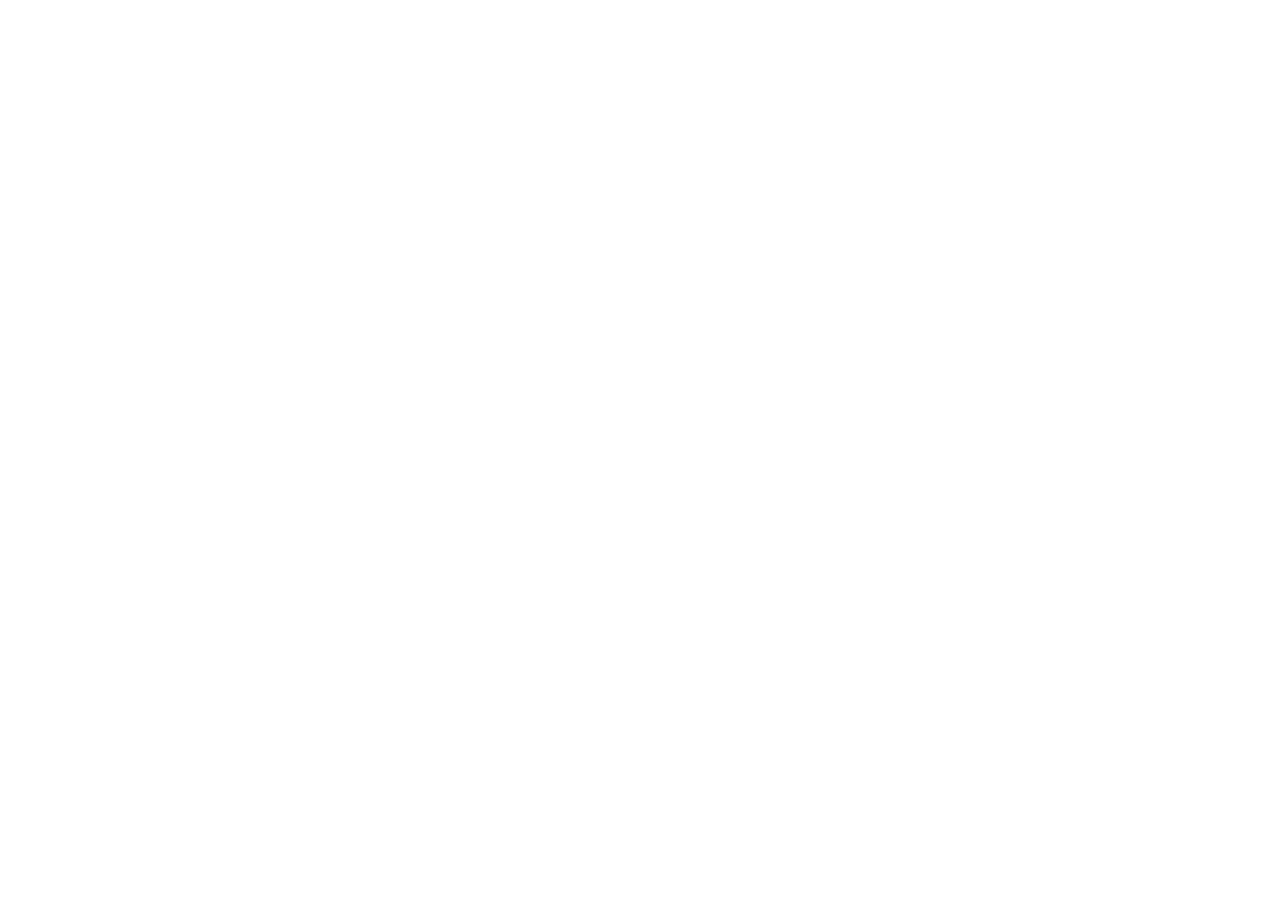
==== commit 9ddec07e: "Split: wet-kyrgyzstan.com is now a standalone trade-house site - Refresh index/logistics/tickets/chi" ====
--- a/gpu-servers/index.html
+++ b/gpu-servers/index.html
@@ -3,370 +3,35 @@
 <head>
   <meta charset="UTF-8">
   <meta name="viewport" content="width=device-width, initial-scale=1">
-  <title>Аренда GPU-серверов — ВЕСТ-ИСТ ТРЕЙД (Alibaba Cloud, Tencent Cloud)</title>
-  <meta name="description" content="Аренда GPU-серверов — ВЕСТ-ИСТ ТРЕЙД: Alibaba Cloud, Tencent Cloud, NVIDIA H100, A100, RTX 4090. Оплата RUB и BYN для компаний из СНГ, документы для бухгалтерии.">
-  <meta name="keywords" content="GPU, H100, A100, RTX 4090, Alibaba Cloud, Tencent Cloud, аренда сервера, BYN, RUB">
-  <meta name="robots" content="index,follow">
-  <link rel="canonical" href="https://apodelenko-ctrl.github.io/wet-kyrgyzstan/gpu-servers/">
-  <link rel="preconnect" href="https://fonts.googleapis.com">
-  <link rel="preconnect" href="https://fonts.gstatic.com" crossorigin>
-  <link href="https://fonts.googleapis.com/css2?family=Inter:wght@400;500;600;700;800&family=Noto+Serif+SC:wght@400;600&display=swap" rel="stylesheet">
-  <link rel="stylesheet" href="../style.css">
+  <title>GPU-серверы переехали на west-east.cloud</title>
+  <meta name="description" content="GPU-серверы WEST-EAST CLOUD — отдельный продукт. Каталог и аренда теперь на west-east.cloud.">
+  <meta name="robots" content="noindex,follow">
+  <link rel="canonical" href="https://west-east.cloud/">
+  <meta http-equiv="refresh" content="0; url=https://west-east.cloud/">
+  <script>
+    (function () {
+      try {
+        window.location.replace('https://west-east.cloud/' + (window.location.search || '') + (window.location.hash || ''));
+      } catch (e) {
+        window.location.href = 'https://west-east.cloud/';
+      }
+    })();
+  </script>
+  <style>
+    body{font-family:-apple-system,BlinkMacSystemFont,'Inter',Arial,sans-serif;background:#0b1220;color:#e6edf7;margin:0;display:flex;align-items:center;justify-content:center;min-height:100vh;padding:24px;text-align:center}
+    .wrap{max-width:560px}
+    h1{font-size:22px;margin:0 0 12px;color:#fff}
+    p{color:#9bb0c8;margin:0 0 24px;line-height:1.5}
+    a.btn{display:inline-block;background:linear-gradient(135deg,#22d3ee,#0ea5e9);color:#0b1220;text-decoration:none;padding:12px 22px;border-radius:999px;font-weight:700}
+    .brand{font-weight:800;letter-spacing:.5px;margin-bottom:24px;color:#22d3ee}
+  </style>
 </head>
-<body class="gpu-subpage">
-
-<header class="site-header">
-  <div class="container nav">
-    <a href="../" class="logo">ВЕСТ-ИСТ ТРЕЙД <span class="cn-mark">西东贸易</span></a>
-    <nav class="nav-links nav-links--tickets">
-      <a href="../index.html#about">О компании</a>
-      <a href="../index.html#roles">Две роли</a>
-      <a href="../index.html#services">Услуги</a>
-      <a href="../index.html#directions">Направления</a>
-      <a href="../index.html#media">PR и медиа</a>
-      <a href="../index.html#geography">География</a>
-      <a href="../logistics/">Логистика</a>
-      <a href="./" class="nav-link-gpu">GPU-серверы</a>
-      <a href="../tickets/" class="nav-link-tickets">Купить билет</a>
-      <a href="#contacts">Контакты</a>
-    </nav>
-    <button class="nav-toggle" aria-label="Меню" onclick="document.querySelector('.nav-links').classList.toggle('open')">
-      <svg viewBox="0 0 24 24" fill="none" width="20" height="20"><path d="M3 6h18M3 12h18M3 18h18" stroke="currentColor" stroke-width="2" stroke-linecap="round"/></svg>
-    </button>
+<body>
+  <div class="wrap">
+    <div class="brand">WEST-EAST CLOUD</div>
+    <h1>GPU-серверы переехали на отдельный домен</h1>
+    <p>Каталог, цены и оформление аренды GPU-серверов теперь живут на <strong>west-east.cloud</strong>.</p>
+    <a class="btn" href="https://west-east.cloud/">Перейти на west-east.cloud →</a>
   </div>
-</header>
-
-<section class="hero hero--gpu" id="top" aria-label="Аренда GPU-серверов">
-  <div class="hero-watermark" aria-hidden="true">智</div>
-  <div class="container hero-content">
-    <div class="hero-grid">
-      <div class="hero-copy">
-        <p class="hero-eyebrow">
-          GPU compute · Дата-центры Азии
-          <span class="cn-tag cn">智能算力</span>
-        </p>
-        <h1><span class="accent">Аренда GPU-серверов</span> в крупнейших дата-центрах Китая и Гонконга</h1>
-        <p class="hero-sub-cn cn">阿里云 · 腾讯云 · NVIDIA</p>
-        <p class="hero-lead">
-          Прямой доступ к мощностям Alibaba Cloud и Tencent Cloud (NVIDIA H100, A100, RTX 4090). Легальная оплата в RUB и BYN для компаний из СНГ — без скрытых комиссий и с закрывающими документами для бухгалтерии. Оформляется как сервис единого подрядчика — <strong>ОсОО «ВЕСТ-ИСТ ТРЕЙД»</strong> (Кыргызстан, г.&nbsp;Бишкек) — наряду с торговлей, логистикой и выставками.
-        </p>
-        <div class="hero-logistics-strip" aria-hidden="true">
-          <span class="hero-route-icon">
-            <svg viewBox="0 0 24 24" fill="none"><rect x="4" y="4" width="16" height="12" rx="1" stroke="currentColor" stroke-width="1.45"/><path d="M8 20h8M12 16v4" stroke="currentColor" stroke-width="1.45" stroke-linecap="round"/></svg>
-          </span>
-          <span class="hero-route-pill">Alibaba Cloud</span>
-          <span class="hero-route-arrow">·</span>
-          <span class="hero-route-pill">Tencent Cloud</span>
-          <span class="hero-route-arrow">·</span>
-          <span class="hero-route-pill">NVIDIA / Tier-3</span>
-        </div>
-        <div class="hero-cta">
-          <a class="btn btn-primary btn-arrow" href="cloud/">WEST-EAST CLOUD — каталог и оплата</a>
-          <button type="button" class="btn btn-ghost btn-arrow" data-open-request-modal>Рассчитать стоимость</button>
-          <a class="btn btn-ghost btn-arrow" href="#gpu-plans">Смотреть конфигурации</a>
-        </div>
-      </div>
-    </div>
-  </div>
-  <p class="hero-photo-credit">Фото стойки · <a href="https://unsplash.com/photos/a-rack-of-servers-in-a-server-room-2JJ3wBHu4_0?utm_source=west_east_trade&amp;utm_medium=referral" target="_blank" rel="noopener noreferrer">Unsplash</a></p>
-</section>
-
-<main>
-  <section class="section section-slate" id="gpu-cloud">
-    <div class="container" style="max-width:720px">
-      <p class="eyebrow">Онлайн-платформа <span class="cn-tag cn">西东云</span></p>
-      <h2>WEST-EAST CLOUD</h2>
-      <hr class="rule-gold">
-      <p class="lead" style="margin-top:1rem">
-        Каталог конфигураций с фиксированной ставкой: выберите GPU, добавьте в корзину, войдите как юрлицо и сформируйте счёт на оплату — без ожидания коммерческого предложения.
-      </p>
-      <p style="margin-top:20px">
-        <a class="btn btn-primary btn-arrow" href="cloud/">Перейти в каталог WEST-EAST CLOUD</a>
-      </p>
-    </div>
-  </section>
-
-  <section class="section section-paper">
-    <div class="container">
-      <p class="eyebrow">Преимущества <span class="cn-tag cn">优势</span></p>
-      <h2>Почему мы</h2>
-      <hr class="rule-gold">
-      <p class="lead">
-        ОсОО «ВЕСТ-ИСТ ТРЕЙД» объединяет азиатскую инфраструктуру Tier-3 с понятным контрактом и расчётами для резидентов РФ и РБ.
-      </p>
-      <div class="gpu-why-grid">
-        <div class="geo-card hub">
-          <h3 class="gpu-why-h3">Обход ограничений</h3>
-          <p class="geo-body" style="margin:0">
-            Бесперебойная оплата корпоративными картами и банковскими переводами из РФ и РБ. Подготовим закрывающие документы для вашего учёта.
-          </p>
-        </div>
-        <div class="geo-card">
-          <h3 class="gpu-why-h3">Азиатская инфраструктура</h3>
-          <p class="geo-body" style="margin:0">
-            Серверы в сертифицированных дата-центрах Гонконга и Шэньчжэня у лидеров рынка облачных вычислений — Alibaba и Tencent.
-          </p>
-        </div>
-        <div class="geo-card">
-          <h3 class="gpu-why-h3">Доступность железа</h3>
-          <p class="geo-body" style="margin:0">
-            Современные ускорители, включая конфигурации на базе NVIDIA H100, без многомесячных ожиданий, типичных у западных поставщиков.
-          </p>
-        </div>
-      </div>
-    </div>
-  </section>
-
-  <section class="section" id="gpu-plans">
-    <div class="container">
-      <p class="eyebrow">Тарифы <span class="cn-tag cn">价格</span></p>
-      <h2>Тарифы и конфигурации</h2>
-      <hr class="rule-gold">
-      <p class="lead">
-        Ориентировочные ежемесячные ставки при аренде под задачу; итоговая смета — после согласования нагрузки и срока.
-      </p>
-      <div class="gpu-plans-grid">
-        <article class="role-card">
-          <p class="geo-tag">Флагман ИИ</p>
-          <h3>NVIDIA H100 (80GB)</h3>
-          <p class="lead">Для обучения крупных языковых моделей и высоконагруженного инференса.</p>
-          <div class="gpu-spec">GPU: NVIDIA H100 80GB SXM5<br>RAM: до 2 TB ECC<br>Сеть: до 100 Gbps</div>
-          <p class="gpu-price-label">Ориентир</p>
-          <p class="gpu-price-line">от 48 000 BYN / мес</p>
-          <p class="gpu-price-note">~ от 1 450 000 ₽ / мес</p>
-          <div class="gpu-card-cta">
-            <button type="button" class="btn btn-primary btn-arrow" data-open-request-modal>Запросить сервер</button>
-          </div>
-        </article>
-        <article class="role-card">
-          <p class="geo-tag">ML · CV</p>
-          <h3>NVIDIA A100 (80GB)</h3>
-          <p class="lead">Универсальная платформа для машинного обучения, Computer Vision и научных расчётов.</p>
-          <div class="gpu-spec">GPU: NVIDIA A100 80GB<br>RAM: до 1 TB ECC<br>Сеть: до 25–100 Gbps</div>
-          <p class="gpu-price-label">Ориентир</p>
-          <p class="gpu-price-line">от 32 000 BYN / мес</p>
-          <p class="gpu-price-note">~ от 980 000 ₽ / мес</p>
-          <div class="gpu-card-cta">
-            <button type="button" class="btn btn-primary btn-arrow" data-open-request-modal>Запросить сервер</button>
-          </div>
-        </article>
-        <article class="role-card">
-          <p class="geo-tag">Рендер · данные</p>
-          <h3>NVIDIA RTX 4090 (24GB)</h3>
-          <p class="lead">Для 3D-рендеринга, видеопродакшена и аналитики данных с ускорением на CUDA.</p>
-          <div class="gpu-spec">GPU: NVIDIA RTX 4090 24GB<br>RAM: до 256 GB<br>NVMe: до 8 TB</div>
-          <p class="gpu-price-label">Ориентир</p>
-          <p class="gpu-price-line">от 12 000 BYN / мес</p>
-          <p class="gpu-price-note">~ от 380 000 ₽ / мес</p>
-          <div class="gpu-card-cta">
-            <button type="button" class="btn btn-primary btn-arrow" data-open-request-modal>Запросить сервер</button>
-          </div>
-        </article>
-      </div>
-    </div>
-  </section>
-
-  <section class="section section-paper">
-    <div class="container">
-      <p class="eyebrow">Сценарии <span class="cn-tag cn">场景</span></p>
-      <h2>Для каких задач подходят наши серверы</h2>
-      <hr class="rule-gold">
-      <p class="lead">
-        Единая платформа для команд data science, продакшена и R&amp;D — с предсказуемой стоимостью и инженерным сопровождением.
-      </p>
-      <div class="gpu-why-grid">
-        <div class="geo-card hub">
-          <h3 class="gpu-why-h3">Обучение нейросетей</h3>
-          <p class="geo-body" style="margin:0">
-            LLM, Computer Vision, рекомендательные системы и дообучение моделей на корпоративных данных.
-          </p>
-        </div>
-        <div class="geo-card">
-          <h3 class="gpu-why-h3">3D-рендеринг и видео</h3>
-          <p class="geo-body" style="margin:0">
-            Распределённый рендер, постпродакшн, генеративный контент и тяжёлые визуальные пайплайны.
-          </p>
-        </div>
-        <div class="geo-card">
-          <h3 class="gpu-why-h3">Big Data и вычисления</h3>
-          <p class="geo-body" style="margin:0">
-            Высоконагруженные симуляции, пакетная обработка данных и вычислительная химия / биоинформатика.
-          </p>
-        </div>
-      </div>
-    </div>
-  </section>
-
-  <section class="section">
-    <div class="container">
-      <p class="eyebrow">FAQ <span class="cn-tag cn">问答</span></p>
-      <h2>Частые вопросы</h2>
-      <hr class="rule-gold">
-      <p class="lead" style="max-width:720px">Кратко о деньгах, локациях и тестовом доступе. Подробности — в коммерческом предложении после заявки.</p>
-      <div class="gpu-faq-list">
-        <details class="gpu-details">
-          <summary>В какой валюте я могу оплатить?</summary>
-          <p class="gpu-details-body">Принимаем RUB, BYN, а также расчёты в CNY и USDT по согласованию с финансовой службой. Условия и договор фиксируются до старта сервиса.</p>
-        </details>
-        <details class="gpu-details">
-          <summary>Где физически находятся серверы?</summary>
-          <p class="gpu-details-body">Вычислительные мощности размещаются в дата-центрах Гонконга и материкового Китая (в т.ч. регион Большого залива). Инфраструктура поставщиков сертифицирована по ISO/IEC 27001 и отраслевым стандартам облачной безопасности.</p>
-        </details>
-        <details class="gpu-details">
-          <summary>Есть ли тестовый период?</summary>
-          <p class="gpu-details-body">Да. Для юридических лиц после проверки документов мы можем выделить ограниченный тестовый доступ или пилотный слот для проверки производительности под вашу нагрузку.</p>
-        </details>
-      </div>
-    </div>
-  </section>
-
-  <section class="section section-slate" id="gpu-request">
-    <div class="container" style="max-width:640px">
-      <p class="eyebrow">Заявка <span class="cn-tag cn">提交</span></p>
-      <h2>Оставьте заявку</h2>
-      <hr class="rule-gold">
-      <p class="lead" style="margin-top:1rem;font-size:1rem">Наш инженер подберёт оптимальную конфигурацию под вашу задачу и подготовит коммерческое предложение в выбранной валюте.</p>
-      <form class="request-form gpu-lead-form" action="https://formsubmit.co/wet4kg@gmail.com" method="POST">
-        <input type="hidden" name="_subject" value="ВЕСТ-ИСТ ТРЕЙД — GPU, заявка с сайта">
-        <input type="hidden" name="_captcha" value="false">
-        <input type="hidden" name="_next" id="gpu-inline-next" value="">
-        <label class="request-field">
-          <span class="request-label">Имя</span>
-          <input type="text" name="full_name" required autocomplete="name" placeholder="Иван Иванов">
-        </label>
-        <label class="request-field">
-          <span class="request-label">Email</span>
-          <input type="email" name="email" required autocomplete="email" placeholder="you@company.com">
-        </label>
-        <label class="request-field">
-          <span class="request-label">Telegram / WhatsApp</span>
-          <input type="text" name="messenger" autocomplete="tel" placeholder="@username">
-        </label>
-        <label class="request-field">
-          <span class="request-label">Название компании</span>
-          <input type="text" name="company" required autocomplete="organization" placeholder="ООО «…»">
-        </label>
-        <label class="request-field">
-          <span class="request-label">Описание задачи / требуемый GPU</span>
-          <textarea name="message" required rows="5" placeholder="Задача, срок, желаемая конфигурация"></textarea>
-        </label>
-        <button type="submit" class="btn btn-primary request-submit">Отправить запрос</button>
-      </form>
-    </div>
-  </section>
-</main>
-
-<footer class="footer footer--compact" id="contacts">
-  <div class="footer-intro">
-    <div class="container">
-      <p class="footer-intro-title">ВЕСТ-ИСТ ТРЕЙД</p>
-      <p class="footer-intro-text">
-        Аренда GPU (Alibaba Cloud, Tencent Cloud) — те же площадки и конфигурации; контракт и расчёты через оператора в Кыргызстане.
-      </p>
-    </div>
-  </div>
-  <div class="container">
-    <div class="footer-grid footer-grid--compact">
-      <div>
-        <h4>Компания</h4>
-        <p class="footer-brand">ОсОО «ВЕСТ-ИСТ ТРЕЙД»</p>
-        <p class="footer-cn cn">西东贸易</p>
-        <p class="footer-addr">
-          Кыргызская Республика<br>
-          г. Бишкек, Первомайский район, пр. Чынгыза Айтматова, д. 16<br>
-          ИНН 02711202310217
-        </p>
-      </div>
-      <div>
-        <h4>Контакт</h4>
-        <p>
-          <a href="mailto:wet4kg@gmail.com">wet4kg@gmail.com</a><br>
-          <span class="footer-region">Бишкек · Китай и Азия — операции</span>
-        </p>
-      </div>
-      <div>
-        <h4>Разделы</h4>
-        <ul>
-          <li><a href="../">Главная</a></li>
-          <li><a href="../logistics/">Логистика</a></li>
-          <li><a href="./">GPU-серверы</a></li>
-          <li><a href="cloud/">WEST-EAST CLOUD</a></li>
-          <li><a href="../tickets/">Выставки / билеты</a></li>
-        </ul>
-      </div>
-    </div>
-    <p class="footer-tagline footer-tagline-below">Информация на сайте не является публичной офертой.</p>
-    <div class="footer-bottom">
-      <span>&copy; <span id="year"></span> ОсОО «ВЕСТ-ИСТ ТРЕЙД», Кыргызская Республика.</span>
-      <span class="cn">西东贸易 · Единый оператор</span>
-    </div>
-  </div>
-</footer>
-
-<div class="request-modal" id="request-modal" hidden data-request-modal>
-  <button type="button" class="request-modal-backdrop" tabindex="-1" aria-label="Закрыть" data-close-modal></button>
-  <div class="request-modal-panel" role="dialog" aria-modal="true" aria-labelledby="request-modal-title">
-    <button type="button" class="request-modal-close" aria-label="Закрыть" data-close-modal>&times;</button>
-    <h2 id="request-modal-title" class="request-modal-title">Запросить сервер</h2>
-    <p class="request-modal-lead">Укажите конфигурацию и контакт — подготовим коммерческое предложение.</p>
-    <form class="request-form" action="https://formsubmit.co/wet4kg@gmail.com" method="POST">
-      <input type="hidden" name="_subject" value="ВЕСТ-ИСТ ТРЕЙД — GPU, модальная заявка">
-      <input type="hidden" name="_captcha" value="false">
-      <input type="hidden" name="_next" id="request-form-next" value="">
-      <label class="request-field">
-        <span class="request-label">Имя</span>
-        <input type="text" name="full_name" required autocomplete="name" placeholder="Иван Иванов">
-      </label>
-      <label class="request-field">
-        <span class="request-label">Email</span>
-        <input type="email" name="email" required autocomplete="email" placeholder="you@company.com">
-      </label>
-      <label class="request-field">
-        <span class="request-label">Telegram / WhatsApp</span>
-        <input type="text" name="messenger" autocomplete="tel" placeholder="@username">
-      </label>
-      <label class="request-field">
-        <span class="request-label">Название компании</span>
-        <input type="text" name="company" required autocomplete="organization" placeholder="ООО «…»">
-      </label>
-      <label class="request-field">
-        <span class="request-label">Описание задачи / требуемый GPU</span>
-        <textarea name="message" required rows="5" placeholder="H100 / A100 / 4090, срок, нагрузка"></textarea>
-      </label>
-      <button type="submit" class="btn btn-primary request-submit">Отправить запрос</button>
-    </form>
-  </div>
-</div>
-
-<script>
-  document.getElementById('year').textContent = new Date().getFullYear();
-  (function () {
-    var modal = document.getElementById('request-modal');
-    var nextInput = document.getElementById('request-form-next');
-    var inlineNext = document.getElementById('gpu-inline-next');
-    var url = window.location.href.split('#')[0];
-    if (nextInput) nextInput.value = url;
-    if (inlineNext) inlineNext.value = url;
-    if (!modal) return;
-    function openModal() {
-      modal.hidden = false;
-      document.body.style.overflow = 'hidden';
-    }
-    function closeModal() {
-      modal.hidden = true;
-      document.body.style.overflow = '';
-    }
-    document.querySelectorAll('[data-open-request-modal]').forEach(function (btn) {
-      btn.addEventListener('click', openModal);
-    });
-    modal.querySelectorAll('[data-close-modal]').forEach(function (el) {
-      el.addEventListener('click', closeModal);
-    });
-    document.addEventListener('keydown', function (e) {
-      if (e.key === 'Escape' && !modal.hidden) closeModal();
-    });
-  })();
-</script>
-
 </body>
 </html>
